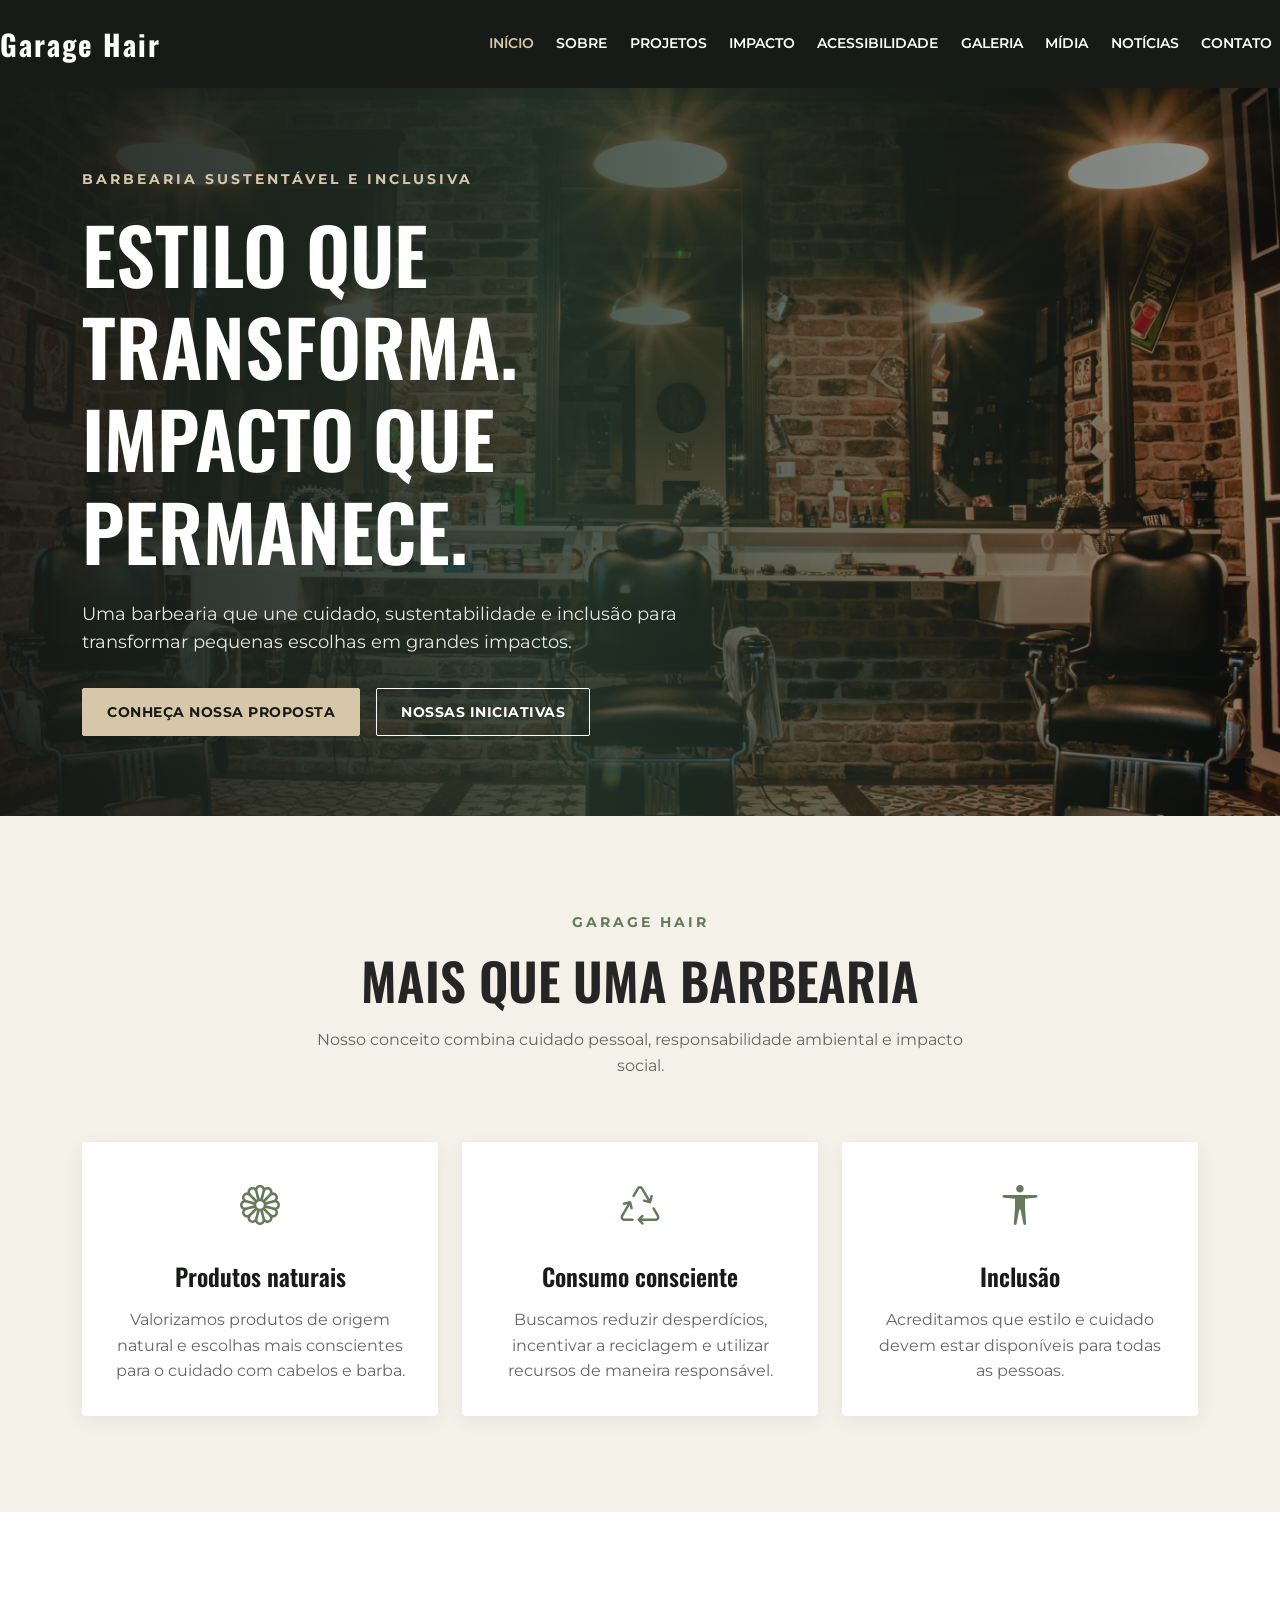
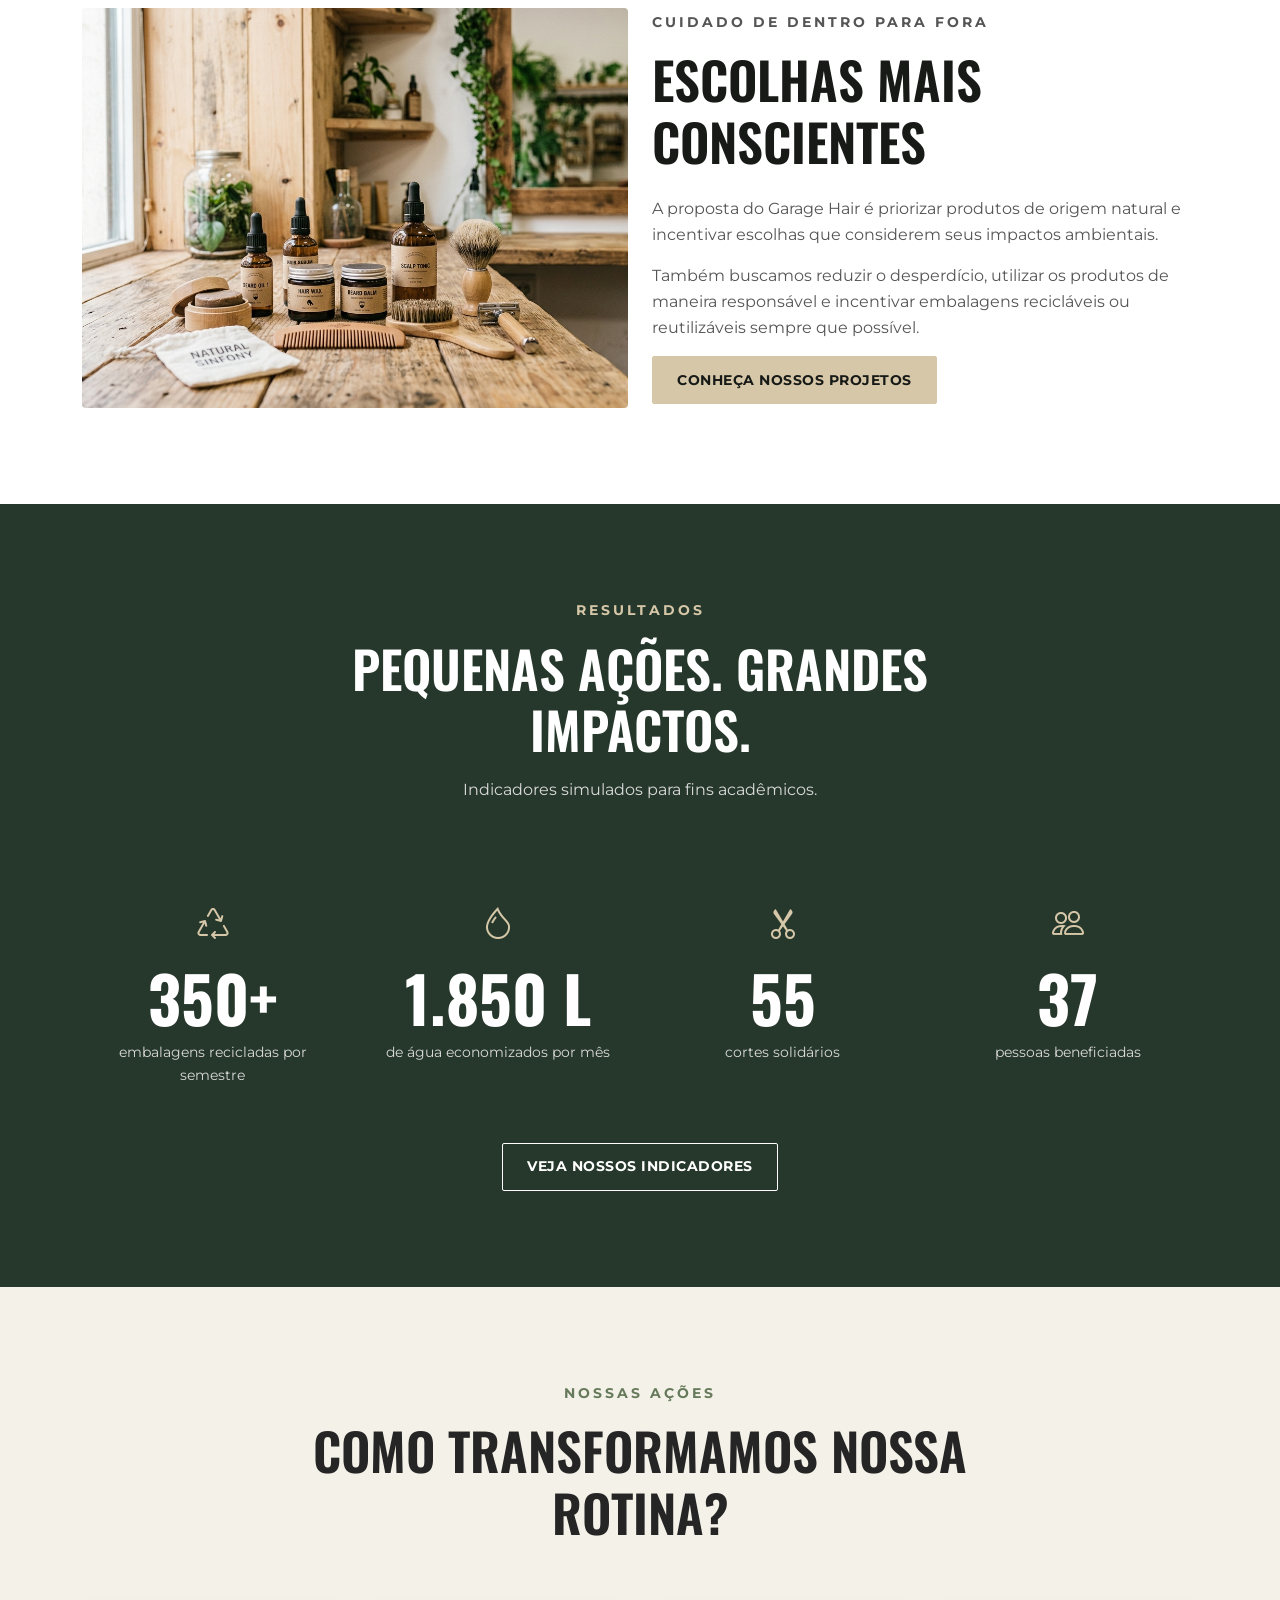
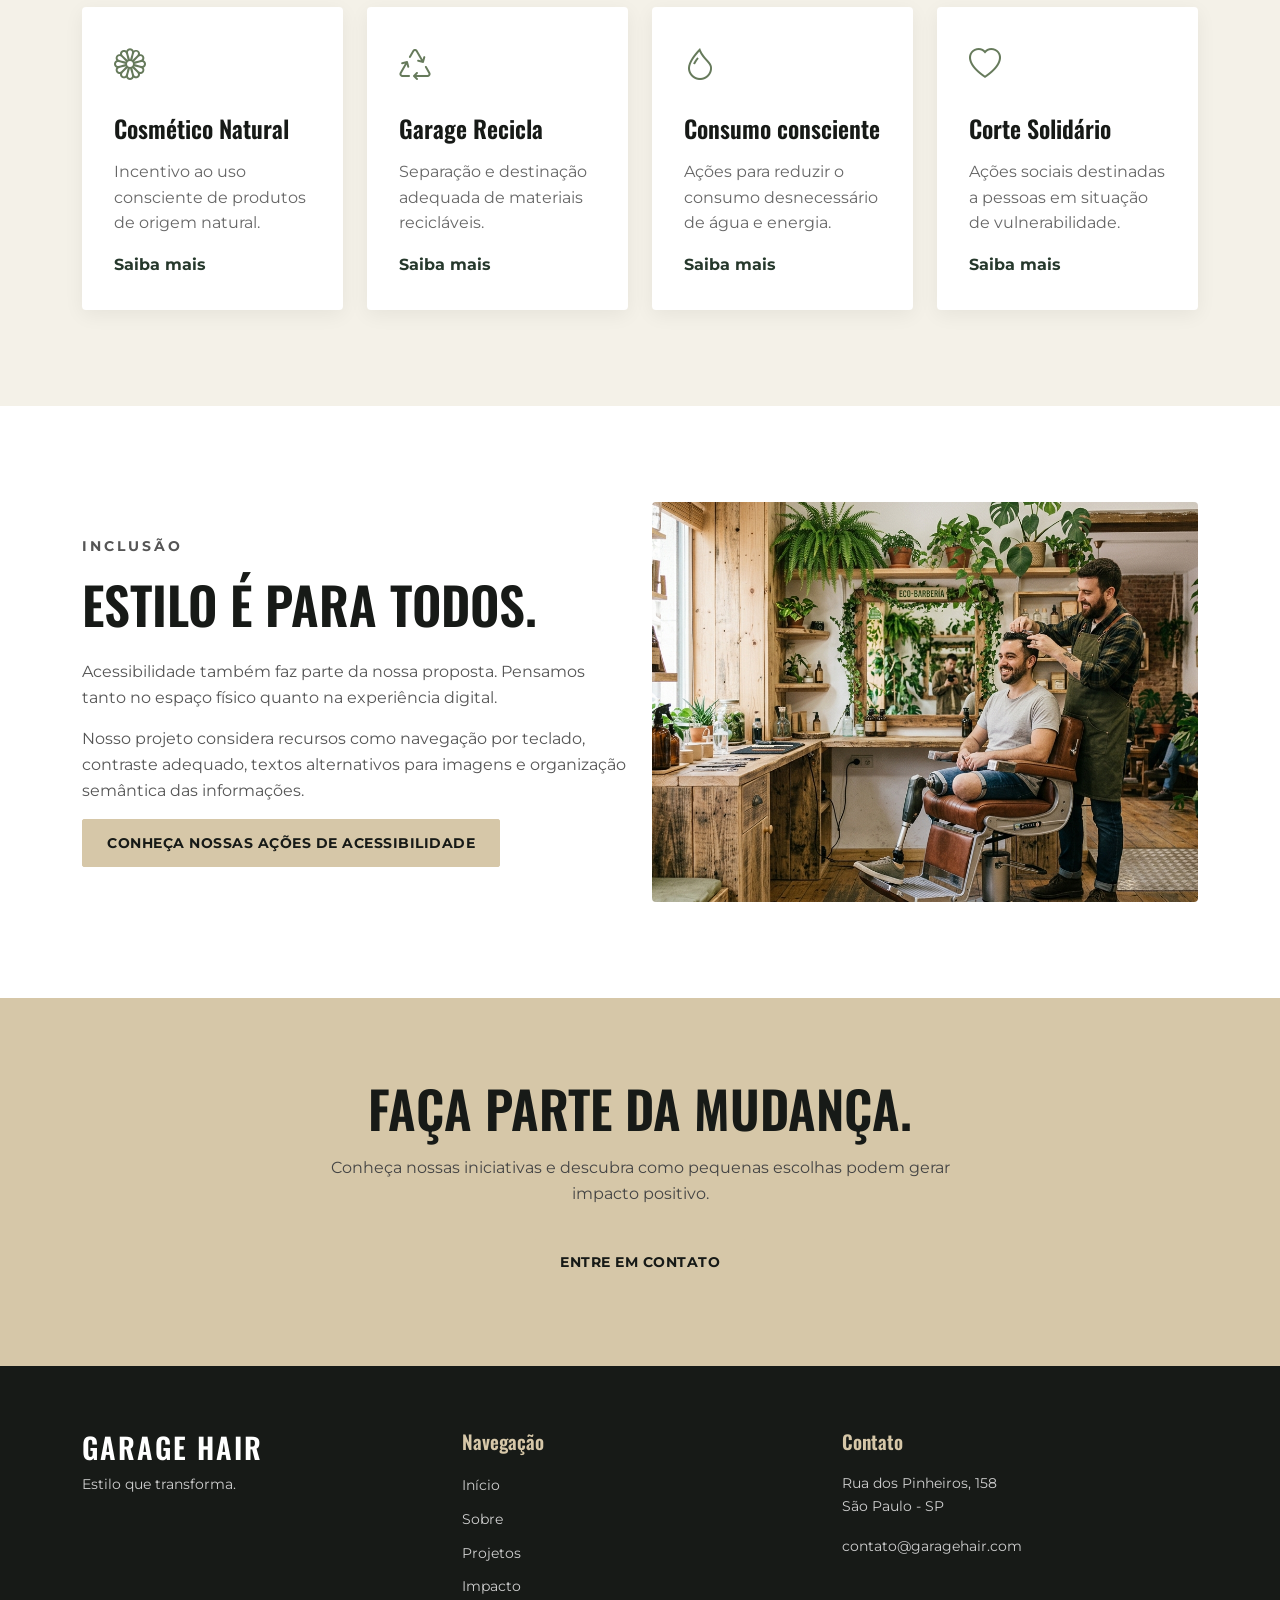
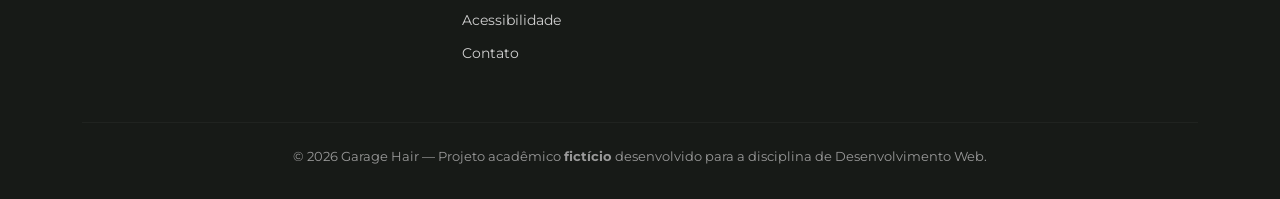
==== index.html @ e7e4e1a5 "Inserção da estrutura do projeto Atualização inicial realizada por Diego Troiani." ====
<!DOCTYPE html>
<html lang="pt-BR">

<head>
    <meta charset="UTF-8">
    <meta http-equiv="X-UA-Compatible" content="IE=edge">
    <meta name="viewport" content="width=device-width, initial-scale=1.0">

    <meta name="description" content="Garage Hair: uma proposta de barbearia sustentável e inclusiva, unindo estilo, sustentabilidade e impacto social.">

    <!-- Bootstrap min -->
    <link href="https://cdn.jsdelivr.net/npm/bootstrap@5.3.8/dist/css/bootstrap.min.css" rel="stylesheet" integrity="sha384-sRIl4kxILFvY47J16cr9ZwB07vP4J8+LH7qKQnuqkuIAvNWLzeN8tE5YBujZqJLB" crossorigin="anonymous">

    <!-- Bootstrap icons -->
    <!-- Option 1: Include in HTML -->
    <link rel="stylesheet" href="https://cdn.jsdelivr.net/npm/bootstrap-icons@1.10.5/font/bootstrap-icons.css">

    <!-- Font Google -->
    <link rel="preconnect" href="https://fonts.googleapis.com">
    <link rel="preconnect" href="https://fonts.gstatic.com" crossorigin>
    <link href="https://fonts.googleapis.com/css2?family=Montserrat:ital,wght@0,100..900;1,100..900&family=Oswald:wght@200..700&display=swap" rel="stylesheet">

    <!-- Favicon -->
    <link rel="icon" type="image/x-icon" href="assets/images/icones/favicon.png">

    <!-- CSS global -->
    <link rel="stylesheet" href="assets/css/style.css">

    <!-- CSS específico da página -->
    <link rel="stylesheet" href="assets/css/index.css">

    <!-- Título -->
    <title>Garage Hair - Index</title>
</head>

<body>
    <!-- Cabeçalho -->
    <header>
        <nav class="navbar navbar-expand-lg">
            <!-- Logo -->
            <a class="navbar-brand" href="index.html">
                Garage Hair
            </a>

            <!-- Botão Mobile -->
            <button class="navbar-toggler" type="button" data-bs-toggle="collapse" data-bs-target="#menuPrincipal" aria-controls="menuPrincipal" aria-expanded="false" aria-label="Abrir menu de navegação">

                <i class="bi bi-list" aria-hidden="true"></i>
            </button>

            <!-- Menu -->
            <div class="collapse navbar-collapse" id="menuPrincipal">
                <ul class="navbar-nav ms-auto">
                    <li class="nav-item">
                        <a class="nav-link active" href="index.html">
                            Início
                        </a>
                    </li>

                    <li class="nav-item">
                        <a class="nav-link" href="pages/sobre.html">
                            Sobre
                        </a>
                    </li>

                    <li class="nav-item">
                        <a class="nav-link" href="pages/projetos.html">
                            Projetos
                        </a>
                    </li>

                    <li class="nav-item">
                        <a class="nav-link" href="pages/impacto.html">
                            Impacto
                        </a>
                    </li>

                    <li class="nav-item">
                        <a class="nav-link" href="pages/acessibilidade.html">
                            Acessibilidade
                        </a>
                    </li>

                    <li class="nav-item">
                        <a class="nav-link" href="pages/galeria.html">
                            Galeria
                        </a>
                    </li>

                    <li class="nav-item">
                        <a class="nav-link" href="pages/midia.html">
                            Mídia
                        </a>
                    </li>

                    <li class="nav-item">
                        <a class="nav-link" href="pages/noticias.html">
                            Notícias
                        </a>
                    </li>

                    <li class="nav-item">
                        <a class="nav-link" href="pages/contato.html">
                            Contato
                        </a>
                    </li>
                </ul>
            </div>

        </nav>
    </header>

    <!-- Conteúdo Principal -->
    <main>

        <!-- HERO -->
        <section id="hero" class="hero">
            <div class="container">
                <div class="row align-items-center">

                    <!-- Hero -->
                    <div class="col-lg-7">
                        <p class="hero-subtitle">
                            BARBEARIA SUSTENTÁVEL E INCLUSIVA
                        </p>

                        <h1>
                            Estilo que transforma.
                            <br> Impacto que permanece.
                        </h1>

                        <p class="hero-text">
                            Uma barbearia que une cuidado, sustentabilidade e inclusão para transformar pequenas escolhas em grandes impactos.
                        </p>
                    </div>

                    <!-- Conheça mais sobre nós-->
                    <div class="hero-buttons">

                        <a href="pages/sobre.html" class="btn btn-primary">
                            Conheça nossa proposta
                        </a>

                        <a href="pages/projetos.html" class="btn btn-outline-light">
                            Nossas iniciativas
                        </a>
                    </div>
                </div>
            </div>
        </section>

        <!-- Proposta -->
        <section id="proposta" class="section">
            <div class="container">
                <div class="section-title text-center">
                    <p>GARAGE HAIR</p>

                    <h2>
                        Mais que uma barbearia
                    </h2>

                    <p>
                        Nosso conceito combina cuidado pessoal, responsabilidade ambiental e impacto social.
                    </p>
                </div>

                <div class="row g-4">

                    <!-- Produtos naturais -->
                    <div class="col-md-4">
                        <article class="card h-100">
                            <div class="card-body text-center">
                                <i class="bi bi-flower1" aria-hidden="true"></i>

                                <h3>
                                    Produtos naturais
                                </h3>

                                <p>
                                    Valorizamos produtos de origem natural e escolhas mais conscientes para o cuidado com cabelos e barba.
                                </p>
                            </div>
                        </article>
                    </div>

                    <!-- Consumo consciente -->
                    <div class="col-md-4">
                        <article class="card h-100">
                            <div class="card-body text-center">
                                <i class="bi bi-recycle" aria-hidden="true"></i>

                                <h3>
                                    Consumo consciente
                                </h3>

                                <p>
                                    Buscamos reduzir desperdícios, incentivar a reciclagem e utilizar recursos de maneira responsável.
                                </p>
                            </div>
                        </article>
                    </div>

                    <!-- Inclusão -->
                    <div class="col-md-4">
                        <article class="card h-100">
                            <div class="card-body text-center">
                                <i class="bi bi-universal-access" aria-hidden="true"></i>

                                <h3>
                                    Inclusão
                                </h3>

                                <p>
                                    Acreditamos que estilo e cuidado devem estar disponíveis para todas as pessoas.
                                </p>
                            </div>
                        </article>
                    </div>
                </div>
            </div>
        </section>

        <!-- Produtos Naturais-->
        <section id="produtos" class="section">
            <div class="container">
                <div class="row align-items-center">
                    <!-- Imagem -->
                    <div class="col-lg-6">
                        <img src="assets/images/projetos/produtos_naturais.jpg" class="img-fluid" alt="Produtos para cabelo e barba organizados sobre uma bancada de madeira">
                    </div>

                    <!-- Texto -->
                    <div class="col-lg-6">
                        <p class="section-subtitle">
                            CUIDADO DE DENTRO PARA FORA
                        </p>

                        <h2>
                            Escolhas mais conscientes
                        </h2>

                        <p>
                            A proposta do Garage Hair é priorizar produtos de origem natural e incentivar escolhas que considerem seus impactos ambientais.
                        </p>

                        <p>
                            Também buscamos reduzir o desperdício, utilizar os produtos de maneira responsável e incentivar embalagens recicláveis ou reutilizáveis sempre que possível.
                        </p>

                        <a href="pages/projetos.html" class="btn btn-primary">
                            Conheça nossos projetos
                        </a>
                    </div>
                </div>
            </div>
        </section>

        <!-- Impacto -->
        <section id="impacto" class="section impacto">
            <div class="container">
                <div class="section-title text-center">
                    <p>RESULTADOS</p>

                    <h2>
                        Pequenas ações. Grandes impactos.
                    </h2>

                    <p>
                        Indicadores simulados para fins acadêmicos.
                    </p>
                </div>

                <div class="row g-4">
                    <!-- Indicador 1 -->
                    <div class="col-6 col-lg-3">
                        <div class="impacto-item text-center">
                            <i class="bi bi-recycle" aria-hidden="true"></i>

                            <strong>
                                350+
                            </strong>

                            <span>
                                embalagens recicladas por semestre
                            </span>
                        </div>
                    </div>


                    <!-- Indicador 2 -->
                    <div class="col-6 col-lg-3">
                        <div class="impacto-item text-center">
                            <i class="bi bi-droplet" aria-hidden="true"></i>

                            <strong>
                                1.850 L
                            </strong>

                            <span>
                                de água economizados por mês
                            </span>
                        </div>
                    </div>


                    <!-- Indicador 3 -->
                    <div class="col-6 col-lg-3">
                        <div class="impacto-item text-center">
                            <i class="bi bi-scissors" aria-hidden="true"></i>

                            <strong>
                                55
                            </strong>

                            <span>
                                cortes solidários
                            </span>
                        </div>
                    </div>


                    <!-- Indicador 4 -->
                    <div class="col-6 col-lg-3">
                        <div class="impacto-item text-center">
                            <i class="bi bi-people" aria-hidden="true"></i>

                            <strong>
                                37
                            </strong>

                            <span>
                                pessoas beneficiadas
                            </span>
                        </div>
                    </div>
                </div>


                <div class="text-center mt-4">
                    <a href="pages/impacto.html" class="btn btn-outline-light">
                        Veja nossos indicadores
                    </a>
                </div>
            </div>
        </section>

        <!-- Iniciativas -->
        <section id="iniciativas" class="section">
            <div class="container">
                <div class="section-title text-center">
                    <p>NOSSAS AÇÕES</p>

                    <h2>
                        Como transformamos nossa rotina?
                    </h2>
                </div>


                <div class="row g-4">
                    <!-- Projeto 1 -->
                    <div class="col-md-6 col-lg-3">
                        <article class="card iniciativa-card h-100">
                            <div class="card-body">
                                <i class="bi bi-flower1" aria-hidden="true"></i>

                                <h3>
                                    Cosmético Natural
                                </h3>

                                <p>
                                    Incentivo ao uso consciente de produtos de origem natural.
                                </p>

                                <a href="pages/projetos.html">
                                    Saiba mais
                                </a>
                            </div>
                        </article>
                    </div>


                    <!-- Projeto 2 -->
                    <div class="col-md-6 col-lg-3">
                        <article class="card iniciativa-card h-100">
                            <div class="card-body">
                                <i class="bi bi-recycle" aria-hidden="true"></i>

                                <h3>
                                    Garage Recicla
                                </h3>

                                <p>
                                    Separação e destinação adequada de materiais recicláveis.
                                </p>

                                <a href="pages/projetos.html">
                                    Saiba mais
                                </a>
                            </div>
                        </article>
                    </div>


                    <!-- Projeto 3 -->
                    <div class="col-md-6 col-lg-3">
                        <article class="card iniciativa-card h-100">
                            <div class="card-body">
                                <i class="bi bi-droplet" aria-hidden="true"></i>

                                <h3>
                                    Consumo consciente
                                </h3>

                                <p>
                                    Ações para reduzir o consumo desnecessário de água e energia.
                                </p>

                                <a href="pages/projetos.html">
                                    Saiba mais
                                </a>
                            </div>
                        </article>
                    </div>


                    <!-- Projeto 4 -->
                    <div class="col-md-6 col-lg-3">
                        <article class="card iniciativa-card h-100">
                            <div class="card-body">
                                <i class="bi bi-heart" aria-hidden="true"></i>

                                <h3>
                                    Corte Solidário
                                </h3>

                                <p>
                                    Ações sociais destinadas a pessoas em situação de vulnerabilidade.
                                </p>

                                <a href="pages/projetos.html">
                                    Saiba mais
                                </a>
                            </div>
                        </article>
                    </div>
                </div>
            </div>
        </section>

        <!-- Acessibilidade -->
        <section id="acessibilidade" class="section">
            <div class="container">
                <div class="row align-items-center">
                    <!-- Texto -->
                    <div class="col-lg-6">
                        <p class="section-subtitle">
                            INCLUSÃO
                        </p>

                        <h2>
                            Estilo é para todos.
                        </h2>

                        <p>
                            Acessibilidade também faz parte da nossa proposta. Pensamos tanto no espaço físico quanto na experiência digital.
                        </p>

                        <p>
                            Nosso projeto considera recursos como navegação por teclado, contraste adequado, textos alternativos para imagens e organização semântica das informações.
                        </p>

                        <a href="pages/acessibilidade.html" class="btn btn-primary">

                            Conheça nossas ações de acessibilidade

                        </a>
                    </div>

                    <!-- Imagem -->
                    <div class="col-lg-6">
                        <img src="assets/images/projetos/inclusao.jpg" class="img-fluid" alt="Pessoa com deficiência recebendo atendimento em um ambiente de barbearia acessível">

                    </div>
                </div>
            </div>
        </section>

        <!-- Chamada Final -->
        <section id="cta" class="section cta">
            <div class="container text-center">
                <h2>
                    Faça parte da mudança.
                </h2>

                <p>
                    Conheça nossas iniciativas e descubra como pequenas escolhas podem gerar impacto positivo.
                </p>

                <a href="pages/contato.html" class="btn btn-primary">
                    Entre em contato
                </a>
            </div>
        </section>
    </main>

    <!-- Rodapé -->
    <footer>
        <div class="container">
            <div class="row">
                <!-- Marca -->
                <div class="col-lg-4">
                    <h2>
                        GARAGE HAIR
                    </h2>

                    <p>
                        Estilo que transforma.
                    </p>

                </div>

                <!-- Navegação -->
                <div class="col-lg-4">
                    <h3>
                        Navegação
                    </h3>

                    <ul class="footer-menu">
                        <li>
                            <a href="pages/index.html">Início</a>
                        </li>
                        <li>
                            <a href="pages/sobre.html">Sobre</a>
                        </li>
                        <li>
                            <a href="pages/projetos.html">Projetos</a>
                        </li>
                        <li>
                            <a href="pages/impacto.html">Impacto</a>
                        </li>
                        <li>
                            <a href="pages/acessibilidade.html">
                                Acessibilidade
                            </a>
                        </li>
                        <li>
                            <a href="pages/contato.html">Contato</a>
                        </li>
                    </ul>
                </div>


                <!-- Contato -->
                <div class="col-lg-4">
                    <h3>
                        Contato
                    </h3>

                    <p>
                        Rua dos Pinheiros, 158<br> São Paulo - SP
                    </p>

                    <p>
                        contato@garagehair.com
                    </p>
                </div>
            </div>

            <hr>

            <div class="footer-bottom text-center">
                <p>
                    &copy; 2026 Garage Hair — Projeto acadêmico <strong>fictício</strong> desenvolvido para a disciplina de Desenvolvimento Web.
                </p>
            </div>
        </div>
    </footer>

    <!-- JS  Bootstrap -->
    <script src="https://cdn.jsdelivr.net/npm/bootstrap@5.3.8/dist/js/bootstrap.bundle.min.js" integrity="sha384-FKyoEForCGlyvwx9Hj09JcYn3nv7wiPVlz7YYwJrWVcXK/BmnVDxM+D2scQbITxI" crossorigin="anonymous"></script>

    <!-- JS Dedicado -->
    <script src="assets/js/script.js" defer></script>
</body>

</html>
---- assets/css/style.css ----
/* =========================================================
   1. VARIÁVEIS
   ========================================================= */

:root {
    --garage-dark: #171a17;
    --garage-green: #26382c;
    --garage-olive: #667a5b;
    --garage-beige: #d6c7a8;
    --garage-light: #f4f1e8;
    --garage-text: #252525;
    --garage-white: #ffffff;
    --transition: 0.3s ease;
}


/* =========================================================
   2. CONFIGURAÇÕES GERAIS
   ========================================================= */

html {
    scroll-behavior: smooth;
}

body {
    margin: 0;
    padding: 0;
    background-color: var(--garage-light);
    color: var(--garage-text);
    font-family: "Montserrat", Arial, sans-serif;
    line-height: 1.6;
}


/* Links */

a {
    text-decoration: none;
}


/* Imagens */

img {
    max-width: 100%;
    height: auto;
}


/* Títulos */

h1,
h2,
h3 {
    font-family: "Oswald", Arial, sans-serif;
    font-weight: 600;
    line-height: 1.2;
}


/* =========================================================
   3. TIPOGRAFIA
   ========================================================= */

h1 {
    font-size: clamp(2.8rem, 6vw, 5rem);
    text-transform: uppercase;
}

h2 {
    font-size: clamp(2rem, 4vw, 3.2rem);
    text-transform: uppercase;
}

h3 {
    font-size: 1.5rem;
}

p {
    font-size: 1rem;
}


/* =========================================================
   4. CABEÇALHO / NAVBAR
   ========================================================= */

header {
    position: relative;
    z-index: 1000;
}


/* Barra de navegação */

.navbar {
    min-height: 80px;
    background-color: var(--garage-dark);
    padding: 1rem 0;
}


/* Logo */

.navbar-brand {
    color: var(--garage-white);
    font-family: "Oswald", Arial, sans-serif;
    font-size: 1.8rem;
    font-weight: 700;
    letter-spacing: 2px;
    transition: var(--transition);
}

.navbar-brand:hover {
    color: var(--garage-beige);
}


/* Links */

.navbar .nav-link {
    color: var(--garage-white);
    font-size: 0.85rem;
    font-weight: 600;
    text-transform: uppercase;
    margin-left: 0.4rem;
    transition: var(--transition);
}


/* Hover */

.navbar .nav-link:hover {
    color: var(--garage-beige);
}


/* Página atual */

.navbar .nav-link.active {
    color: var(--garage-beige);
}


/* Botão mobile */

.navbar-toggler {
    border: 1px solid var(--garage-beige);
}

.navbar-toggler:focus {
    box-shadow: 0 0 0 0.2rem rgba(214, 199, 168, 0.25);
}

.navbar-toggler i {
    color: var(--garage-beige);
    font-size: 1.5rem;
}


/* =========================================================
   5. BOTÕES
   ========================================================= */

.btn {
    border-radius: 2px;
    padding: 0.8rem 1.5rem;
    font-size: 0.85rem;
    font-weight: 700;
    letter-spacing: 0.5px;
    text-transform: uppercase;
    transition: var(--transition);
}


/* Botão principal */

.btn-primary {
    background-color: var(--garage-beige);
    border-color: var(--garage-beige);
    color: var(--garage-dark);
}

.btn-primary:hover,
.btn-primary:focus {
    background-color: var(--garage-white);
    border-color: var(--garage-white);
    color: var(--garage-dark);
}


/* Botão secundário */

.btn-outline-light {
    border-color: var(--garage-white);
    color: var(--garage-white);
}

.btn-outline-light:hover,
.btn-outline-light:focus {
    background-color: var(--garage-white);
    color: var(--garage-dark);
}


/* =========================================================
   6. SEÇÕES
   ========================================================= */

.section {
    padding: 6rem 0;
}


/* Título das seções */

.section-title {
    max-width: 800px;
    margin: 0 auto 4rem;
}


/* Pequeno título */

.section-title>p:first-child,
.section-subtitle {
    color: var(--garage-olive);
    font-size: 0.85rem;
    font-weight: 700;
    letter-spacing: 3px;
    text-transform: uppercase;
}


/* Texto do título */

.section-title>p:last-child {
    color: #666;
    max-width: 650px;
    margin: 1rem auto 0;
}


/* =========================================================
   7. CARDS
   ========================================================= */

.card {
    background-color: var(--garage-white);
    border: none;
    border-radius: 4px;
    box-shadow: 0 5px 20px rgba(0, 0, 0, 0.06);
    transition: transform var(--transition), box-shadow var(--transition);
}


/* Efeito hover */

.card:hover {
    transform: translateY(-6px);
    box-shadow: 0 12px 30px rgba(0, 0, 0, 0.10);
}


/* Conteúdo */

.card-body {
    padding: 2rem;
}


/* Ícones */

.card i {
    display: block;
    color: var(--garage-olive);
    font-size: 2.5rem;
    margin-bottom: 1.5rem;
}


/* Títulos dos cards */

.card h3 {
    color: var(--garage-dark);
    margin-bottom: 1rem;
}


/* Textos */

.card p {
    color: #666;
    margin-bottom: 0;
}


/* =========================================================
   8. CTA FINAL
   ========================================================= */

.cta {
    background-color: var(--garage-beige);
    color: var(--garage-dark);
    padding: 5rem 0;
}

.cta h2 {
    margin-bottom: 1rem;
}

.cta p {
    max-width: 650px;
    margin: 0 auto 2rem;
    color: #444;
}


/* =========================================================
   9. RODAPÉ
   ========================================================= */

footer {
    background-color: var(--garage-dark);
    color: var(--garage-white);
    padding: 4rem 0 2rem;
}


/* Marca */

footer h2 {
    color: var(--garage-white);
    font-size: 1.8rem;
    letter-spacing: 2px;
}

footer h3 {
    color: var(--garage-beige);
    font-size: 1.2rem;
    margin-bottom: 1.2rem;
}

footer p {
    color: #cfcfcf;
    font-size: 0.9rem;
}


/* Menu */

.footer-menu {
    list-style: none;
    padding: 0;
    margin: 0;
}

.footer-menu li {
    margin-bottom: 0.5rem;
}

.footer-menu a {
    color: #cfcfcf;
    font-size: 0.9rem;
    transition: var(--transition);
}

.footer-menu a:hover {
    color: var(--garage-beige);
}


/* Linha */

footer hr {
    border: 0;
    border-top: 1px solid rgba(255, 255, 255, 0.15);
    margin: 3rem 0 1.5rem;
}


/* Rodapé inferior */

.footer-bottom p {
    margin: 0;
    font-size: 0.8rem;
    color: #999;
}


/* =========================================================
   10. FOCO DE ACESSIBILIDADE
   ========================================================= */


/*
   Mantemos um indicador visual claro para quem navega
   utilizando teclado.
*/

a:focus-visible,
button:focus-visible,
input:focus-visible,
textarea:focus-visible,
select:focus-visible {
    outline: 3px solid var(--garage-beige);
    outline-offset: 3px;
}


/* =========================================================
   11. RESPONSIVIDADE
   ========================================================= */


/* Tablets */

@media (max-width: 991px) {
    .navbar-collapse {
        padding-top: 1rem;
    }
    .navbar .nav-link {
        margin-left: 0;
        padding: 0.7rem 0;
    }
}


/* Celulares */

@media (max-width: 767px) {
    .section {
        padding: 4rem 0;
    }
    .section-title {
        margin-bottom: 3rem;
    }
    footer {
        text-align: center;
    }
    footer .col-lg-4 {
        margin-bottom: 2rem;
    }
}


/* Celulares pequenos */

@media (max-width: 480px) {
    h2 {
        font-size: 2rem;
    }
    .section {
        padding: 3.5rem 0;
    }
    .card-body {
        padding: 1.5rem;
    }
}
---- assets/css/index.css ----
/* =========================================================
   1. HERO
   ========================================================= */

.hero {
    position: relative;
    min-height: 700px;
    display: flex;
    align-items: center;
    background-image: url("../images/hero/hero.png");
    background-size: cover;
    background-position: center;
    background-repeat: no-repeat;
    /* Efeito parallax */
    background-attachment: fixed;
    color: var(--garage-white);
    padding: 5rem 0;
    overflow: hidden;
}

.hero::before {
    content: "";
    position: absolute;
    inset: 0;
    background: linear-gradient( 90deg, rgba(23, 26, 23, 0.92) 0%, rgba(38, 56, 44, 0.82) 45%, rgba(23, 26, 23, 0.45) 100%);
    z-index: 1;
}


/* Subtítulo */

.hero-subtitle {
    color: var(--garage-beige);
    font-size: 0.9rem;
    font-weight: 700;
    letter-spacing: 3px;
    text-transform: uppercase;
    margin-bottom: 1rem;
}

.hero .container {
    position: relative;
    z-index: 2;
}


/* Título */

.hero h1 {
    margin-bottom: 1.5rem;
}


/* Texto */

.hero-text {
    max-width: 650px;
    font-size: 1.1rem;
    color: #e7e7e7;
    margin-bottom: 2rem;
}


/* Botões */

.hero-buttons {
    display: flex;
    flex-wrap: wrap;
    gap: 1rem;
}


/* =========================================================
   2. SEÇÃO PRODUTOS NATURAIS
   ========================================================= */

#produtos {
    background-color: var(--garage-white);
}

#produtos img {
    width: 100%;
    min-height: 400px;
    object-fit: cover;
    border-radius: 4px;
}

#produtos .section-subtitle {
    margin-bottom: 1rem;
}

#produtos h2 {
    color: var(--garage-dark);
    margin-bottom: 1.5rem;
}

#produtos p {
    color: #555;
}


/* =========================================================
   3. SEÇÃO DE IMPACTO
   ========================================================= */

.impacto {
    background-color: var(--garage-green);
    color: var(--garage-white);
}


/* Títulos */

.impacto .section-title>p:first-child {
    color: var(--garage-beige);
}

.impacto .section-title h2 {
    color: var(--garage-white);
}

.impacto .section-title>p:last-child {
    color: #d9d9d9;
}


/* Indicadores */

.impacto-item {
    padding: 2rem 1rem;
}


/* Ícone */

.impacto-item i {
    display: block;
    color: var(--garage-beige);
    font-size: 2rem;
    margin-bottom: 1rem;
}


/* Número */

.impacto-item strong {
    display: block;
    color: var(--garage-white);
    font-family: "Oswald", Arial, sans-serif;
    font-size: clamp(2.5rem, 5vw, 4rem);
    line-height: 1;
    margin-bottom: 0.7rem;
}


/* Descrição */

.impacto-item span {
    display: block;
    color: #d9d9d9;
    font-size: 0.9rem;
}


/* =========================================================
   4. INICIATIVAS
   ========================================================= */

.iniciativa-card {
    height: 100%;
}


/* Ícones */

.iniciativa-card i {
    color: var(--garage-olive);
    font-size: 2rem;
}


/* Link */

.iniciativa-card a {
    display: inline-block;
    color: var(--garage-green);
    font-weight: 700;
    margin-top: 1rem;
    transition: var(--transition);
}

.iniciativa-card a:hover {
    color: var(--garage-olive);
}


/* =========================================================
   5. ACESSIBILIDADE
   ========================================================= */

#acessibilidade {
    background-color: var(--garage-white);
}

#acessibilidade img {
    width: 100%;
    min-height: 400px;
    object-fit: cover;
    border-radius: 4px;
}

#acessibilidade h2 {
    color: var(--garage-dark);
    margin-bottom: 1.5rem;
}

#acessibilidade p {
    color: #555;
}


/* Tablets */

@media (max-width: 991px) {
    .hero {
        min-height: auto;
        padding: 5rem 0;
        background-attachment: scroll;
        background-position: center;
    }
    #produtos img,
    #acessibilidade img {
        min-height: 350px;
        margin-bottom: 2rem;
    }
}


/* Celulares */

@media (max-width: 767px) {
    .hero {
        padding: 4rem 0;
    }
    .hero h1 {
        font-size: 2.8rem;
    }
    .hero-text {
        font-size: 1rem;
    }
    .hero-buttons {
        flex-direction: column;
        align-items: stretch;
    }
    .hero-buttons .btn {
        width: 100%;
        text-align: center;
    }
}


/* Celulares pequenos */

@media (max-width: 480px) {
    .hero h1 {
        font-size: 2.3rem;
    }
}
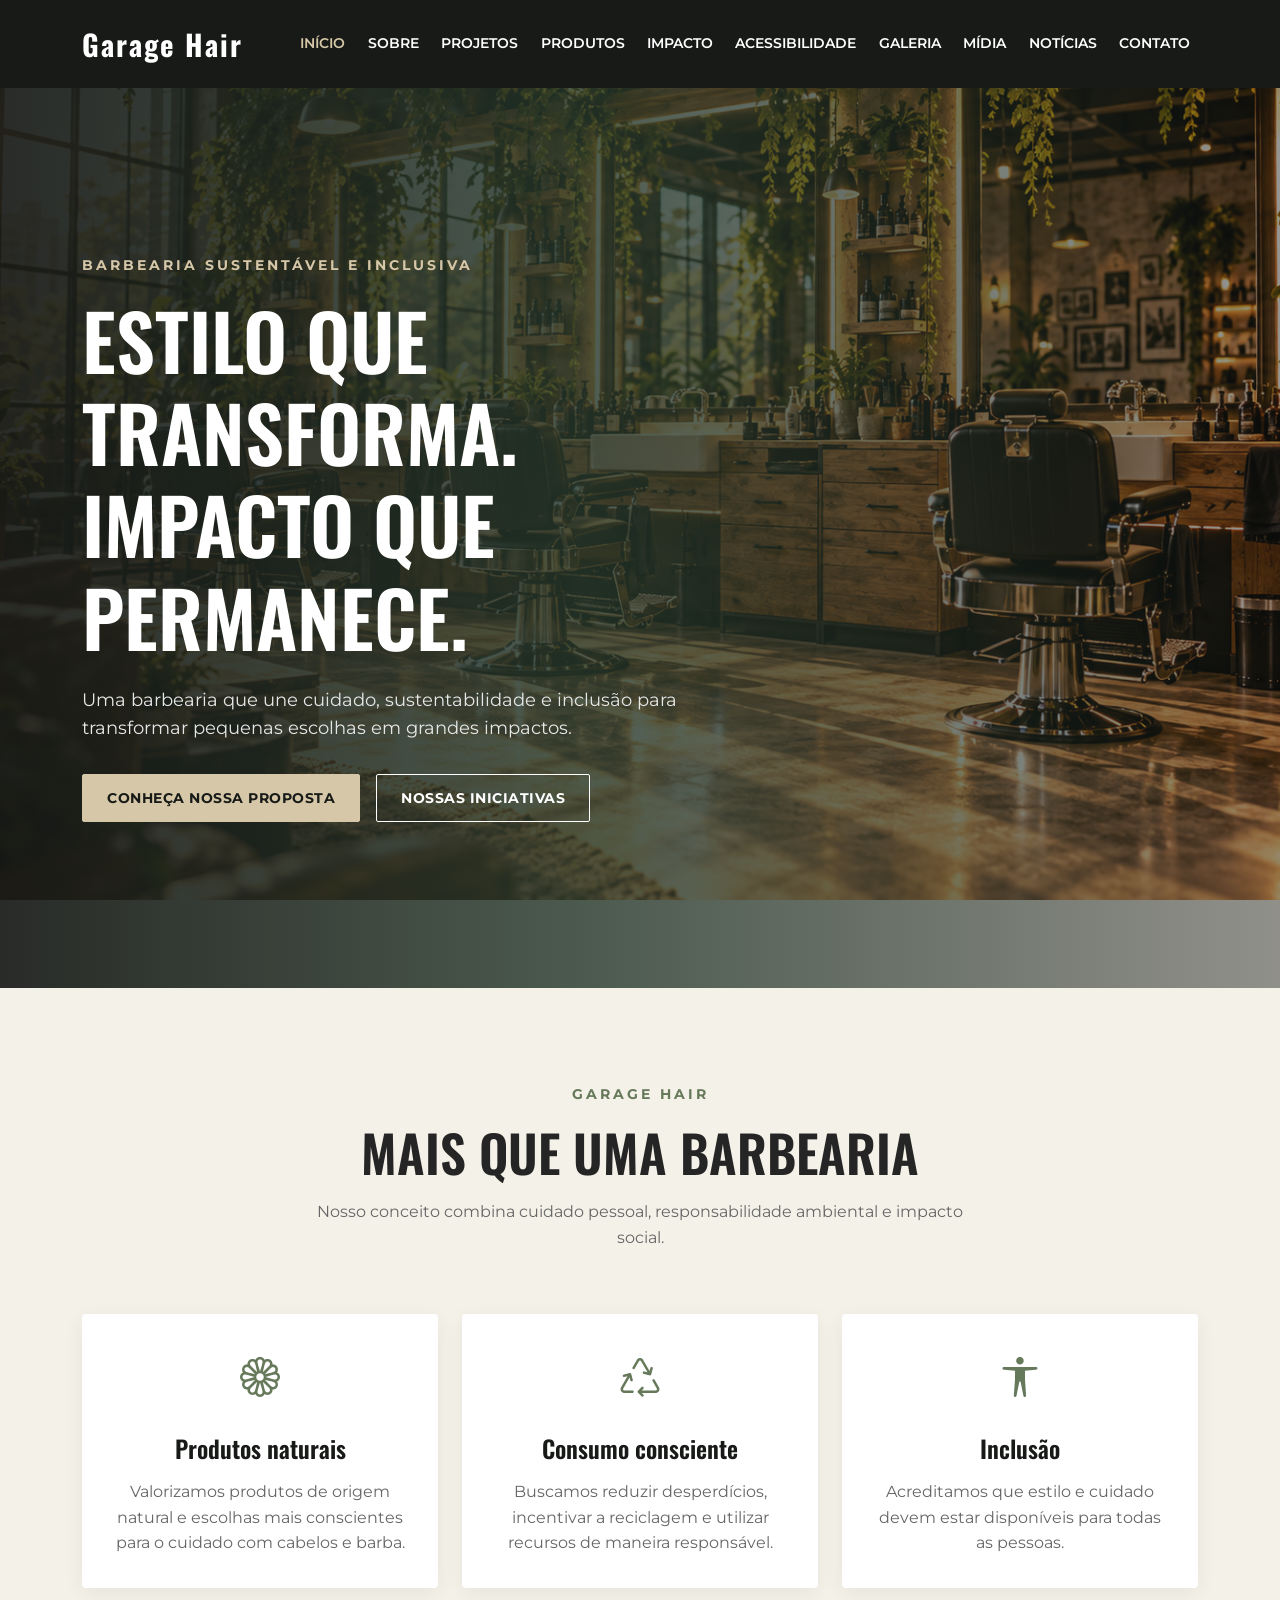
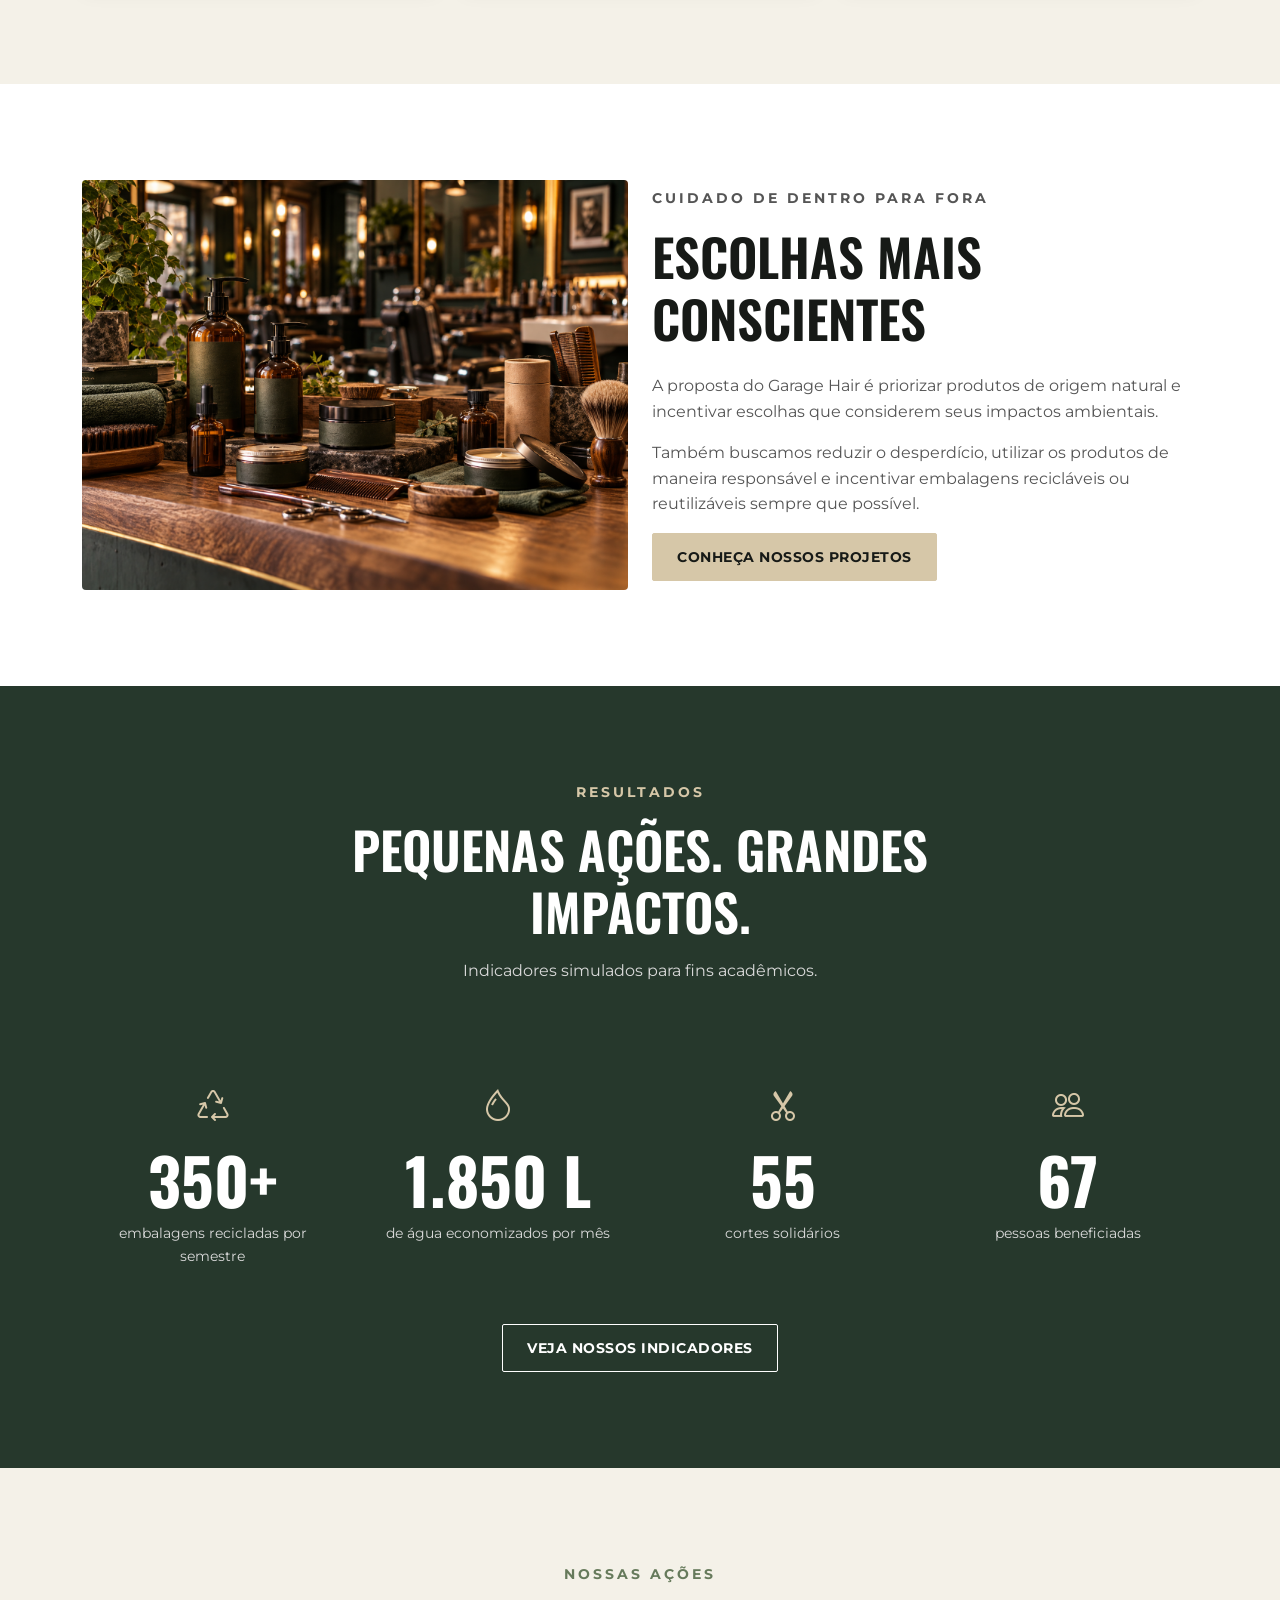
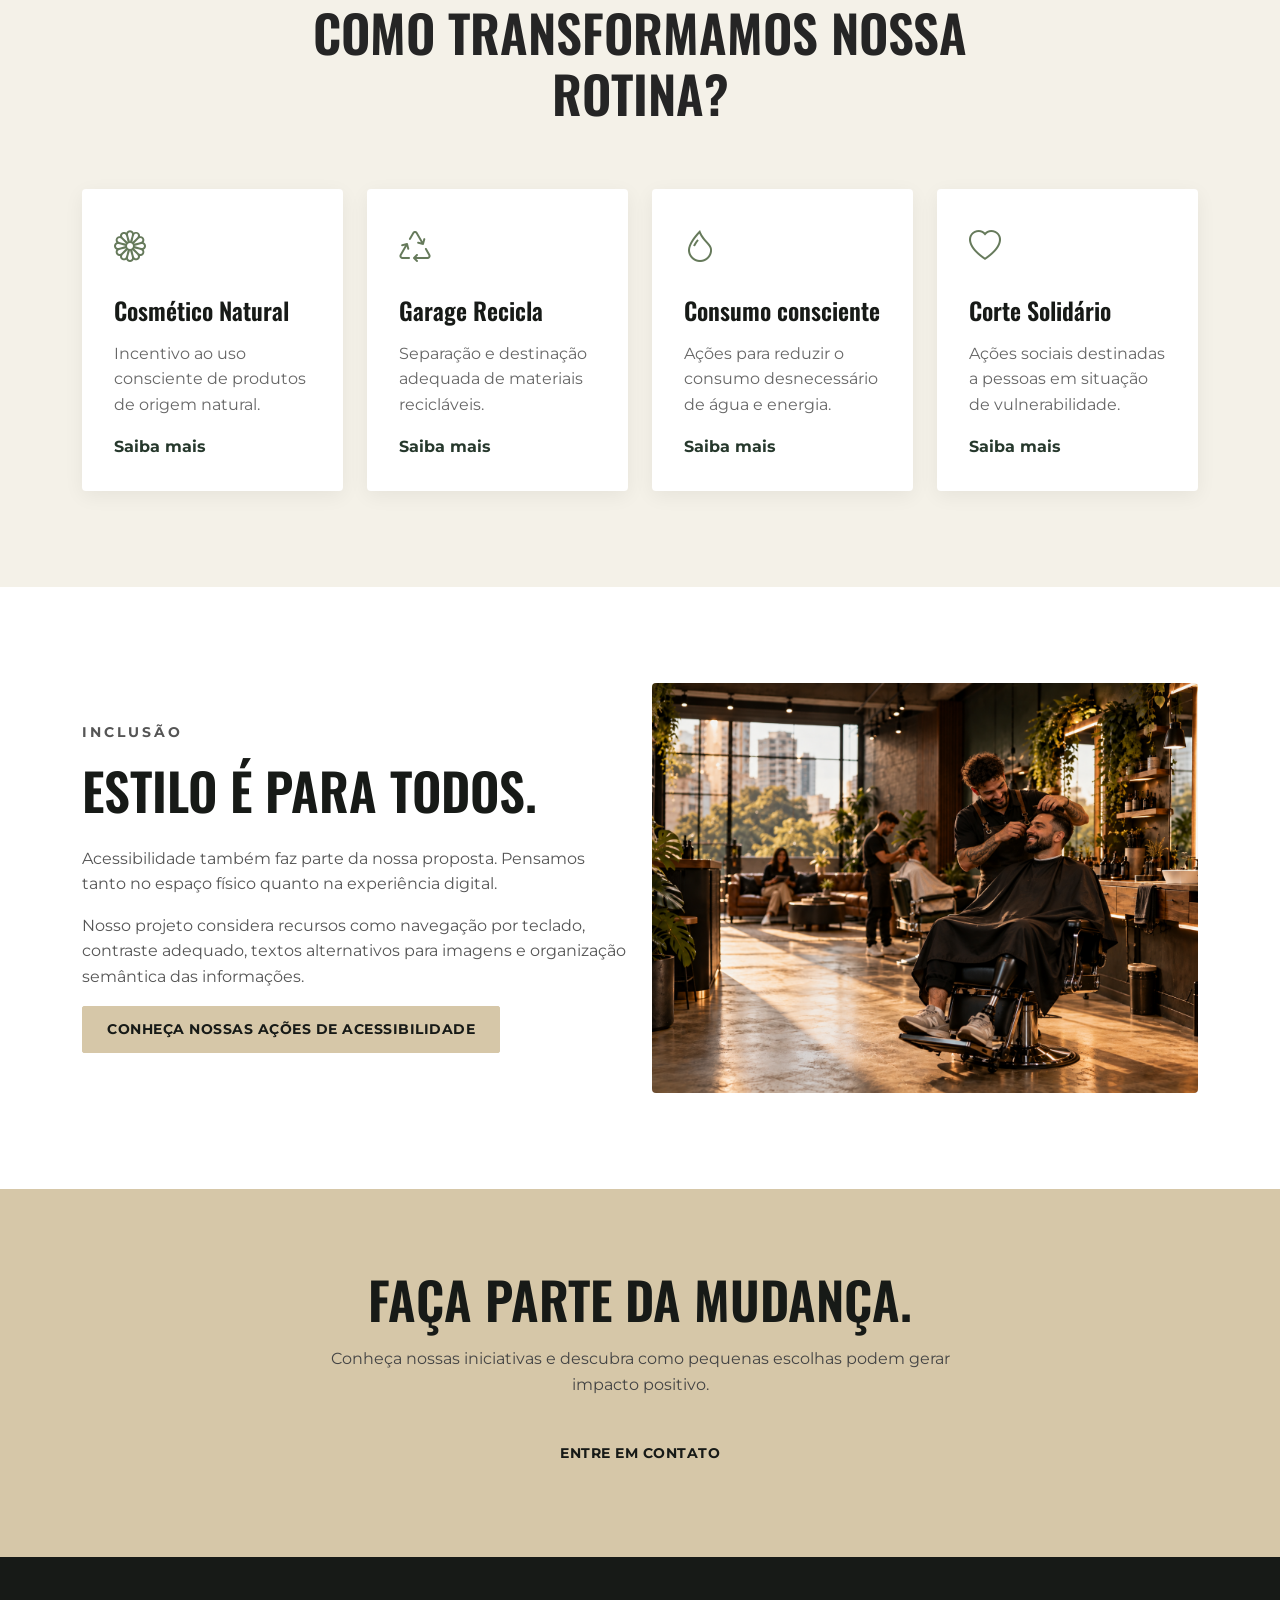
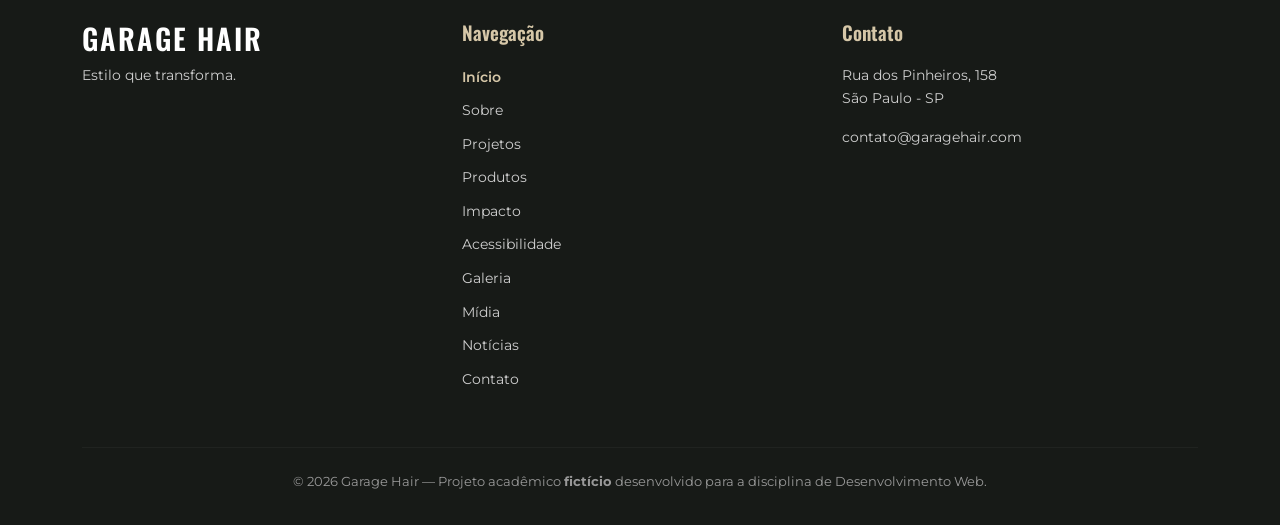
==== commit 14646ba1: "Versão atualizada do protótipo" ====
--- a/index.html
+++ b/index.html
@@ -1,586 +1,460 @@
-<!DOCTYPE html>
-<html lang="pt-BR">
-
-<head>
-    <meta charset="UTF-8">
-    <meta http-equiv="X-UA-Compatible" content="IE=edge">
-    <meta name="viewport" content="width=device-width, initial-scale=1.0">
-
-    <meta name="description" content="Garage Hair: uma proposta de barbearia sustentável e inclusiva, unindo estilo, sustentabilidade e impacto social.">
-
-    <!-- Bootstrap min -->
-    <link href="https://cdn.jsdelivr.net/npm/bootstrap@5.3.8/dist/css/bootstrap.min.css" rel="stylesheet" integrity="sha384-sRIl4kxILFvY47J16cr9ZwB07vP4J8+LH7qKQnuqkuIAvNWLzeN8tE5YBujZqJLB" crossorigin="anonymous">
-
-    <!-- Bootstrap icons -->
-    <!-- Option 1: Include in HTML -->
-    <link rel="stylesheet" href="https://cdn.jsdelivr.net/npm/bootstrap-icons@1.10.5/font/bootstrap-icons.css">
-
-    <!-- Font Google -->
-    <link rel="preconnect" href="https://fonts.googleapis.com">
-    <link rel="preconnect" href="https://fonts.gstatic.com" crossorigin>
-    <link href="https://fonts.googleapis.com/css2?family=Montserrat:ital,wght@0,100..900;1,100..900&family=Oswald:wght@200..700&display=swap" rel="stylesheet">
-
-    <!-- Favicon -->
-    <link rel="icon" type="image/x-icon" href="assets/images/icones/favicon.png">
-
-    <!-- CSS global -->
-    <link rel="stylesheet" href="assets/css/style.css">
-
-    <!-- CSS específico da página -->
-    <link rel="stylesheet" href="assets/css/index.css">
-
-    <!-- Título -->
-    <title>Garage Hair - Index</title>
-</head>
-
-<body>
-    <!-- Cabeçalho -->
-    <header>
-        <nav class="navbar navbar-expand-lg">
-            <!-- Logo -->
-            <a class="navbar-brand" href="index.html">
-                Garage Hair
-            </a>
-
-            <!-- Botão Mobile -->
-            <button class="navbar-toggler" type="button" data-bs-toggle="collapse" data-bs-target="#menuPrincipal" aria-controls="menuPrincipal" aria-expanded="false" aria-label="Abrir menu de navegação">
-
-                <i class="bi bi-list" aria-hidden="true"></i>
-            </button>
-
-            <!-- Menu -->
-            <div class="collapse navbar-collapse" id="menuPrincipal">
-                <ul class="navbar-nav ms-auto">
-                    <li class="nav-item">
-                        <a class="nav-link active" href="index.html">
-                            Início
-                        </a>
-                    </li>
-
-                    <li class="nav-item">
-                        <a class="nav-link" href="pages/sobre.html">
-                            Sobre
-                        </a>
-                    </li>
-
-                    <li class="nav-item">
-                        <a class="nav-link" href="pages/projetos.html">
-                            Projetos
-                        </a>
-                    </li>
-
-                    <li class="nav-item">
-                        <a class="nav-link" href="pages/impacto.html">
-                            Impacto
-                        </a>
-                    </li>
-
-                    <li class="nav-item">
-                        <a class="nav-link" href="pages/acessibilidade.html">
-                            Acessibilidade
-                        </a>
-                    </li>
-
-                    <li class="nav-item">
-                        <a class="nav-link" href="pages/galeria.html">
-                            Galeria
-                        </a>
-                    </li>
-
-                    <li class="nav-item">
-                        <a class="nav-link" href="pages/midia.html">
-                            Mídia
-                        </a>
-                    </li>
-
-                    <li class="nav-item">
-                        <a class="nav-link" href="pages/noticias.html">
-                            Notícias
-                        </a>
-                    </li>
-
-                    <li class="nav-item">
-                        <a class="nav-link" href="pages/contato.html">
-                            Contato
-                        </a>
-                    </li>
-                </ul>
-            </div>
-
-        </nav>
-    </header>
-
-    <!-- Conteúdo Principal -->
-    <main>
-
-        <!-- HERO -->
-        <section id="hero" class="hero">
-            <div class="container">
-                <div class="row align-items-center">
-
-                    <!-- Hero -->
-                    <div class="col-lg-7">
-                        <p class="hero-subtitle">
-                            BARBEARIA SUSTENTÁVEL E INCLUSIVA
-                        </p>
-
-                        <h1>
-                            Estilo que transforma.
-                            <br> Impacto que permanece.
-                        </h1>
-
-                        <p class="hero-text">
-                            Uma barbearia que une cuidado, sustentabilidade e inclusão para transformar pequenas escolhas em grandes impactos.
-                        </p>
-                    </div>
-
-                    <!-- Conheça mais sobre nós-->
-                    <div class="hero-buttons">
-
-                        <a href="pages/sobre.html" class="btn btn-primary">
-                            Conheça nossa proposta
-                        </a>
-
-                        <a href="pages/projetos.html" class="btn btn-outline-light">
-                            Nossas iniciativas
-                        </a>
-                    </div>
-                </div>
-            </div>
-        </section>
-
-        <!-- Proposta -->
-        <section id="proposta" class="section">
-            <div class="container">
-                <div class="section-title text-center">
-                    <p>GARAGE HAIR</p>
-
-                    <h2>
-                        Mais que uma barbearia
-                    </h2>
-
-                    <p>
-                        Nosso conceito combina cuidado pessoal, responsabilidade ambiental e impacto social.
-                    </p>
-                </div>
-
-                <div class="row g-4">
-
-                    <!-- Produtos naturais -->
-                    <div class="col-md-4">
-                        <article class="card h-100">
-                            <div class="card-body text-center">
-                                <i class="bi bi-flower1" aria-hidden="true"></i>
-
-                                <h3>
-                                    Produtos naturais
-                                </h3>
-
-                                <p>
-                                    Valorizamos produtos de origem natural e escolhas mais conscientes para o cuidado com cabelos e barba.
-                                </p>
-                            </div>
-                        </article>
-                    </div>
-
-                    <!-- Consumo consciente -->
-                    <div class="col-md-4">
-                        <article class="card h-100">
-                            <div class="card-body text-center">
-                                <i class="bi bi-recycle" aria-hidden="true"></i>
-
-                                <h3>
-                                    Consumo consciente
-                                </h3>
-
-                                <p>
-                                    Buscamos reduzir desperdícios, incentivar a reciclagem e utilizar recursos de maneira responsável.
-                                </p>
-                            </div>
-                        </article>
-                    </div>
-
-                    <!-- Inclusão -->
-                    <div class="col-md-4">
-                        <article class="card h-100">
-                            <div class="card-body text-center">
-                                <i class="bi bi-universal-access" aria-hidden="true"></i>
-
-                                <h3>
-                                    Inclusão
-                                </h3>
-
-                                <p>
-                                    Acreditamos que estilo e cuidado devem estar disponíveis para todas as pessoas.
-                                </p>
-                            </div>
-                        </article>
-                    </div>
-                </div>
-            </div>
-        </section>
-
-        <!-- Produtos Naturais-->
-        <section id="produtos" class="section">
-            <div class="container">
-                <div class="row align-items-center">
-                    <!-- Imagem -->
-                    <div class="col-lg-6">
-                        <img src="assets/images/projetos/produtos_naturais.jpg" class="img-fluid" alt="Produtos para cabelo e barba organizados sobre uma bancada de madeira">
-                    </div>
-
-                    <!-- Texto -->
-                    <div class="col-lg-6">
-                        <p class="section-subtitle">
-                            CUIDADO DE DENTRO PARA FORA
-                        </p>
-
-                        <h2>
-                            Escolhas mais conscientes
-                        </h2>
-
-                        <p>
-                            A proposta do Garage Hair é priorizar produtos de origem natural e incentivar escolhas que considerem seus impactos ambientais.
-                        </p>
-
-                        <p>
-                            Também buscamos reduzir o desperdício, utilizar os produtos de maneira responsável e incentivar embalagens recicláveis ou reutilizáveis sempre que possível.
-                        </p>
-
-                        <a href="pages/projetos.html" class="btn btn-primary">
-                            Conheça nossos projetos
-                        </a>
-                    </div>
-                </div>
-            </div>
-        </section>
-
-        <!-- Impacto -->
-        <section id="impacto" class="section impacto">
-            <div class="container">
-                <div class="section-title text-center">
-                    <p>RESULTADOS</p>
-
-                    <h2>
-                        Pequenas ações. Grandes impactos.
-                    </h2>
-
-                    <p>
-                        Indicadores simulados para fins acadêmicos.
-                    </p>
-                </div>
-
-                <div class="row g-4">
-                    <!-- Indicador 1 -->
-                    <div class="col-6 col-lg-3">
-                        <div class="impacto-item text-center">
-                            <i class="bi bi-recycle" aria-hidden="true"></i>
-
-                            <strong>
-                                350+
-                            </strong>
-
-                            <span>
-                                embalagens recicladas por semestre
-                            </span>
-                        </div>
-                    </div>
-
-
-                    <!-- Indicador 2 -->
-                    <div class="col-6 col-lg-3">
-                        <div class="impacto-item text-center">
-                            <i class="bi bi-droplet" aria-hidden="true"></i>
-
-                            <strong>
-                                1.850 L
-                            </strong>
-
-                            <span>
-                                de água economizados por mês
-                            </span>
-                        </div>
-                    </div>
-
-
-                    <!-- Indicador 3 -->
-                    <div class="col-6 col-lg-3">
-                        <div class="impacto-item text-center">
-                            <i class="bi bi-scissors" aria-hidden="true"></i>
-
-                            <strong>
-                                55
-                            </strong>
-
-                            <span>
-                                cortes solidários
-                            </span>
-                        </div>
-                    </div>
-
-
-                    <!-- Indicador 4 -->
-                    <div class="col-6 col-lg-3">
-                        <div class="impacto-item text-center">
-                            <i class="bi bi-people" aria-hidden="true"></i>
-
-                            <strong>
-                                37
-                            </strong>
-
-                            <span>
-                                pessoas beneficiadas
-                            </span>
-                        </div>
-                    </div>
-                </div>
-
-
-                <div class="text-center mt-4">
-                    <a href="pages/impacto.html" class="btn btn-outline-light">
-                        Veja nossos indicadores
-                    </a>
-                </div>
-            </div>
-        </section>
-
-        <!-- Iniciativas -->
-        <section id="iniciativas" class="section">
-            <div class="container">
-                <div class="section-title text-center">
-                    <p>NOSSAS AÇÕES</p>
-
-                    <h2>
-                        Como transformamos nossa rotina?
-                    </h2>
-                </div>
-
-
-                <div class="row g-4">
-                    <!-- Projeto 1 -->
-                    <div class="col-md-6 col-lg-3">
-                        <article class="card iniciativa-card h-100">
-                            <div class="card-body">
-                                <i class="bi bi-flower1" aria-hidden="true"></i>
-
-                                <h3>
-                                    Cosmético Natural
-                                </h3>
-
-                                <p>
-                                    Incentivo ao uso consciente de produtos de origem natural.
-                                </p>
-
-                                <a href="pages/projetos.html">
-                                    Saiba mais
-                                </a>
-                            </div>
-                        </article>
-                    </div>
-
-
-                    <!-- Projeto 2 -->
-                    <div class="col-md-6 col-lg-3">
-                        <article class="card iniciativa-card h-100">
-                            <div class="card-body">
-                                <i class="bi bi-recycle" aria-hidden="true"></i>
-
-                                <h3>
-                                    Garage Recicla
-                                </h3>
-
-                                <p>
-                                    Separação e destinação adequada de materiais recicláveis.
-                                </p>
-
-                                <a href="pages/projetos.html">
-                                    Saiba mais
-                                </a>
-                            </div>
-                        </article>
-                    </div>
-
-
-                    <!-- Projeto 3 -->
-                    <div class="col-md-6 col-lg-3">
-                        <article class="card iniciativa-card h-100">
-                            <div class="card-body">
-                                <i class="bi bi-droplet" aria-hidden="true"></i>
-
-                                <h3>
-                                    Consumo consciente
-                                </h3>
-
-                                <p>
-                                    Ações para reduzir o consumo desnecessário de água e energia.
-                                </p>
-
-                                <a href="pages/projetos.html">
-                                    Saiba mais
-                                </a>
-                            </div>
-                        </article>
-                    </div>
-
-
-                    <!-- Projeto 4 -->
-                    <div class="col-md-6 col-lg-3">
-                        <article class="card iniciativa-card h-100">
-                            <div class="card-body">
-                                <i class="bi bi-heart" aria-hidden="true"></i>
-
-                                <h3>
-                                    Corte Solidário
-                                </h3>
-
-                                <p>
-                                    Ações sociais destinadas a pessoas em situação de vulnerabilidade.
-                                </p>
-
-                                <a href="pages/projetos.html">
-                                    Saiba mais
-                                </a>
-                            </div>
-                        </article>
-                    </div>
-                </div>
-            </div>
-        </section>
-
-        <!-- Acessibilidade -->
-        <section id="acessibilidade" class="section">
-            <div class="container">
-                <div class="row align-items-center">
-                    <!-- Texto -->
-                    <div class="col-lg-6">
-                        <p class="section-subtitle">
-                            INCLUSÃO
-                        </p>
-
-                        <h2>
-                            Estilo é para todos.
-                        </h2>
-
-                        <p>
-                            Acessibilidade também faz parte da nossa proposta. Pensamos tanto no espaço físico quanto na experiência digital.
-                        </p>
-
-                        <p>
-                            Nosso projeto considera recursos como navegação por teclado, contraste adequado, textos alternativos para imagens e organização semântica das informações.
-                        </p>
-
-                        <a href="pages/acessibilidade.html" class="btn btn-primary">
-
-                            Conheça nossas ações de acessibilidade
-
-                        </a>
-                    </div>
-
-                    <!-- Imagem -->
-                    <div class="col-lg-6">
-                        <img src="assets/images/projetos/inclusao.jpg" class="img-fluid" alt="Pessoa com deficiência recebendo atendimento em um ambiente de barbearia acessível">
-
-                    </div>
-                </div>
-            </div>
-        </section>
-
-        <!-- Chamada Final -->
-        <section id="cta" class="section cta">
-            <div class="container text-center">
-                <h2>
-                    Faça parte da mudança.
-                </h2>
-
-                <p>
-                    Conheça nossas iniciativas e descubra como pequenas escolhas podem gerar impacto positivo.
-                </p>
-
-                <a href="pages/contato.html" class="btn btn-primary">
-                    Entre em contato
-                </a>
-            </div>
-        </section>
-    </main>
-
-    <!-- Rodapé -->
-    <footer>
-        <div class="container">
-            <div class="row">
-                <!-- Marca -->
-                <div class="col-lg-4">
-                    <h2>
-                        GARAGE HAIR
-                    </h2>
-
-                    <p>
-                        Estilo que transforma.
-                    </p>
-
-                </div>
-
-                <!-- Navegação -->
-                <div class="col-lg-4">
-                    <h3>
-                        Navegação
-                    </h3>
-
-                    <ul class="footer-menu">
-                        <li>
-                            <a href="pages/index.html">Início</a>
-                        </li>
-                        <li>
-                            <a href="pages/sobre.html">Sobre</a>
-                        </li>
-                        <li>
-                            <a href="pages/projetos.html">Projetos</a>
-                        </li>
-                        <li>
-                            <a href="pages/impacto.html">Impacto</a>
-                        </li>
-                        <li>
-                            <a href="pages/acessibilidade.html">
-                                Acessibilidade
-                            </a>
-                        </li>
-                        <li>
-                            <a href="pages/contato.html">Contato</a>
-                        </li>
-                    </ul>
-                </div>
-
-
-                <!-- Contato -->
-                <div class="col-lg-4">
-                    <h3>
-                        Contato
-                    </h3>
-
-                    <p>
-                        Rua dos Pinheiros, 158<br> São Paulo - SP
-                    </p>
-
-                    <p>
-                        contato@garagehair.com
-                    </p>
-                </div>
-            </div>
-
-            <hr>
-
-            <div class="footer-bottom text-center">
-                <p>
-                    &copy; 2026 Garage Hair — Projeto acadêmico <strong>fictício</strong> desenvolvido para a disciplina de Desenvolvimento Web.
-                </p>
-            </div>
-        </div>
-    </footer>
-
-    <!-- JS  Bootstrap -->
-    <script src="https://cdn.jsdelivr.net/npm/bootstrap@5.3.8/dist/js/bootstrap.bundle.min.js" integrity="sha384-FKyoEForCGlyvwx9Hj09JcYn3nv7wiPVlz7YYwJrWVcXK/BmnVDxM+D2scQbITxI" crossorigin="anonymous"></script>
-
-    <!-- JS Dedicado -->
-    <script src="assets/js/script.js" defer></script>
-</body>
-
+<!DOCTYPE html>
+<html lang="pt-BR">
+
+<head>
+    <meta charset="UTF-8">
+    <meta http-equiv="X-UA-Compatible" content="IE=edge">
+    <meta name="viewport" content="width=device-width, initial-scale=1.0">
+
+    <meta name="description"
+        content="Garage Hair: uma proposta de barbearia sustentável e inclusiva, unindo estilo, sustentabilidade e impacto social.">
+
+    <!-- Bootstrap min -->
+    <link href="https://cdn.jsdelivr.net/npm/bootstrap@5.3.8/dist/css/bootstrap.min.css" rel="stylesheet"
+        integrity="sha384-sRIl4kxILFvY47J16cr9ZwB07vP4J8+LH7qKQnuqkuIAvNWLzeN8tE5YBujZqJLB" crossorigin="anonymous">
+
+    <!-- Bootstrap icons -->
+    <!-- Option 1: Include in HTML -->
+    <link rel="stylesheet" href="https://cdn.jsdelivr.net/npm/bootstrap-icons@1.13.2/font/bootstrap-icons.min.css">
+
+    <!-- Font Google -->
+    <link rel="preconnect" href="https://fonts.googleapis.com">
+    <link rel="preconnect" href="https://fonts.gstatic.com" crossorigin>
+    <link
+        href="https://fonts.googleapis.com/css2?family=Montserrat:ital,wght@0,100..900;1,100..900&family=Oswald:wght@200..700&display=swap"
+        rel="stylesheet">
+
+    <!-- Favicon -->
+    <link rel="icon" type="image/x-icon" href="assets/images/icones/favicon.png">
+
+    <!-- CSS global -->
+    <link rel="stylesheet" href="assets/css/style.css">
+
+    <!-- CSS específico da página -->
+    <link rel="stylesheet" href="assets/css/index.css">
+
+    <!-- Título -->
+    <title>Bem-vindo | Garage Hair</title>
+</head>
+
+<body data-root=".">
+    <!-- Header -->
+    <header id="navbar-component"></header>
+
+    <!-- Conteúdo Principal -->
+    <main>
+        <!-- Hero -->
+        <section id="hero" class="hero">
+            <div class="container">
+                <div class="row align-items-center">
+
+                    <!-- Hero -->
+                    <div class="col-lg-7">
+                        <p class="hero-subtitle">
+                            BARBEARIA SUSTENTÁVEL E INCLUSIVA
+                        </p>
+
+                        <h1>
+                            Estilo que transforma.
+                            <br> Impacto que permanece.
+                        </h1>
+
+                        <p class="hero-text">
+                            Uma barbearia que une cuidado, sustentabilidade e inclusão para transformar pequenas
+                            escolhas em grandes impactos.
+                        </p>
+                    </div>
+
+                    <!-- Conheça mais sobre nós-->
+                    <div class="hero-buttons">
+
+                        <a href="pages/sobre.html" class="btn btn-primary">
+                            Conheça nossa proposta
+                        </a>
+
+                        <a href="pages/projetos.html" class="btn btn-outline-light">
+                            Nossas iniciativas
+                        </a>
+                    </div>
+                </div>
+            </div>
+        </section>
+
+        <!-- Proposta -->
+        <section id="proposta" class="section">
+            <div class="container">
+                <div class="section-title text-center">
+                    <p>GARAGE HAIR</p>
+
+                    <h2>
+                        Mais que uma barbearia
+                    </h2>
+
+                    <p>
+                        Nosso conceito combina cuidado pessoal, responsabilidade ambiental e impacto social.
+                    </p>
+                </div>
+
+                <div class="row g-4">
+
+                    <!-- Produtos naturais -->
+                    <div class="col-md-4">
+                        <article class="card h-100">
+                            <div class="card-body text-center">
+                                <i class="bi bi-flower1" aria-hidden="true"></i>
+
+                                <h3>
+                                    Produtos naturais
+                                </h3>
+
+                                <p>
+                                    Valorizamos produtos de origem natural e escolhas mais conscientes para o cuidado
+                                    com cabelos e barba.
+                                </p>
+                            </div>
+                        </article>
+                    </div>
+
+                    <!-- Consumo consciente -->
+                    <div class="col-md-4">
+                        <article class="card h-100">
+                            <div class="card-body text-center">
+                                <i class="bi bi-recycle" aria-hidden="true"></i>
+
+                                <h3>
+                                    Consumo consciente
+                                </h3>
+
+                                <p>
+                                    Buscamos reduzir desperdícios, incentivar a reciclagem e utilizar recursos de
+                                    maneira responsável.
+                                </p>
+                            </div>
+                        </article>
+                    </div>
+
+                    <!-- Inclusão -->
+                    <div class="col-md-4">
+                        <article class="card h-100">
+                            <div class="card-body text-center">
+                                <i class="bi bi-universal-access" aria-hidden="true"></i>
+
+                                <h3>
+                                    Inclusão
+                                </h3>
+
+                                <p>
+                                    Acreditamos que estilo e cuidado devem estar disponíveis para todas as pessoas.
+                                </p>
+                            </div>
+                        </article>
+                    </div>
+                </div>
+            </div>
+        </section>
+
+        <!-- Produtos Naturais-->
+        <section id="produtos" class="section">
+            <div class="container">
+                <div class="row align-items-center">
+                    <!-- Imagem -->
+                    <div class="col-lg-6">
+                        <img src="assets/images/index/produtos_naturais.png" class="img-fluid"
+                            alt="Produtos para cabelo e barba organizados sobre uma bancada de madeira">
+                    </div>
+
+                    <!-- Texto -->
+                    <div class="col-lg-6">
+                        <p class="section-subtitle">
+                            CUIDADO DE DENTRO PARA FORA
+                        </p>
+
+                        <h2>
+                            Escolhas mais conscientes
+                        </h2>
+
+                        <p>
+                            A proposta do Garage Hair é priorizar produtos de origem natural e incentivar escolhas que
+                            considerem seus impactos ambientais.
+                        </p>
+
+                        <p>
+                            Também buscamos reduzir o desperdício, utilizar os produtos de maneira responsável e
+                            incentivar embalagens recicláveis ou reutilizáveis sempre que possível.
+                        </p>
+
+                        <a href="pages/projetos.html" class="btn btn-primary">
+                            Conheça nossos projetos
+                        </a>
+                    </div>
+                </div>
+            </div>
+        </section>
+
+        <!-- Impacto -->
+        <section id="impacto" class="section impacto">
+            <div class="container">
+                <div class="section-title text-center">
+                    <p>RESULTADOS</p>
+
+                    <h2>
+                        Pequenas ações. Grandes impactos.
+                    </h2>
+
+                    <p>
+                        Indicadores simulados para fins acadêmicos.
+                    </p>
+                </div>
+
+                <div class="row g-4">
+                    <!-- Indicador 1 -->
+                    <div class="col-6 col-lg-3">
+                        <div class="impacto-item text-center">
+                            <i class="bi bi-recycle" aria-hidden="true"></i>
+
+                            <strong>
+                                350+
+                            </strong>
+
+                            <span>
+                                embalagens recicladas por semestre
+                            </span>
+                        </div>
+                    </div>
+
+
+                    <!-- Indicador 2 -->
+                    <div class="col-6 col-lg-3">
+                        <div class="impacto-item text-center">
+                            <i class="bi bi-droplet" aria-hidden="true"></i>
+
+                            <strong>
+                                1.850 L
+                            </strong>
+
+                            <span>
+                                de água economizados por mês
+                            </span>
+                        </div>
+                    </div>
+
+
+                    <!-- Indicador 3 -->
+                    <div class="col-6 col-lg-3">
+                        <div class="impacto-item text-center">
+                            <i class="bi bi-scissors" aria-hidden="true"></i>
+
+                            <strong>
+                                55
+                            </strong>
+
+                            <span>
+                                cortes solidários
+                            </span>
+                        </div>
+                    </div>
+
+
+                    <!-- Indicador 4 -->
+                    <div class="col-6 col-lg-3">
+                        <div class="impacto-item text-center">
+                            <i class="bi bi-people" aria-hidden="true"></i>
+
+                            <strong>
+                                67
+                            </strong>
+
+                            <span>
+                                pessoas beneficiadas
+                            </span>
+                        </div>
+                    </div>
+                </div>
+
+
+                <div class="text-center mt-4">
+                    <a href="pages/impacto.html" class="btn btn-outline-light">
+                        Veja nossos indicadores
+                    </a>
+                </div>
+            </div>
+        </section>
+
+        <!-- Iniciativas -->
+        <section id="iniciativas" class="section">
+            <div class="container">
+                <div class="section-title text-center">
+                    <p>NOSSAS AÇÕES</p>
+
+                    <h2>
+                        Como transformamos nossa rotina?
+                    </h2>
+                </div>
+
+
+                <div class="row g-4">
+                    <!-- Projeto 1 -->
+                    <div class="col-md-6 col-lg-3">
+                        <article class="card iniciativa-card h-100">
+                            <div class="card-body">
+                                <i class="bi bi-flower1" aria-hidden="true"></i>
+
+                                <h3>
+                                    Cosmético Natural
+                                </h3>
+
+                                <p>
+                                    Incentivo ao uso consciente de produtos de origem natural.
+                                </p>
+
+                                <a href="pages/projetos.html">
+                                    Saiba mais
+                                </a>
+                            </div>
+                        </article>
+                    </div>
+
+
+                    <!-- Projeto 2 -->
+                    <div class="col-md-6 col-lg-3">
+                        <article class="card iniciativa-card h-100">
+                            <div class="card-body">
+                                <i class="bi bi-recycle" aria-hidden="true"></i>
+
+                                <h3>
+                                    Garage Recicla
+                                </h3>
+
+                                <p>
+                                    Separação e destinação adequada de materiais recicláveis.
+                                </p>
+
+                                <a href="pages/projetos.html">
+                                    Saiba mais
+                                </a>
+                            </div>
+                        </article>
+                    </div>
+
+
+                    <!-- Projeto 3 -->
+                    <div class="col-md-6 col-lg-3">
+                        <article class="card iniciativa-card h-100">
+                            <div class="card-body">
+                                <i class="bi bi-droplet" aria-hidden="true"></i>
+
+                                <h3>
+                                    Consumo consciente
+                                </h3>
+
+                                <p>
+                                    Ações para reduzir o consumo desnecessário de água e energia.
+                                </p>
+
+                                <a href="pages/projetos.html">
+                                    Saiba mais
+                                </a>
+                            </div>
+                        </article>
+                    </div>
+
+
+                    <!-- Projeto 4 -->
+                    <div class="col-md-6 col-lg-3">
+                        <article class="card iniciativa-card h-100">
+                            <div class="card-body">
+                                <i class="bi bi-heart" aria-hidden="true"></i>
+
+                                <h3>
+                                    Corte Solidário
+                                </h3>
+
+                                <p>
+                                    Ações sociais destinadas a pessoas em situação de vulnerabilidade.
+                                </p>
+
+                                <a href="pages/projetos.html">
+                                    Saiba mais
+                                </a>
+                            </div>
+                        </article>
+                    </div>
+                </div>
+            </div>
+        </section>
+
+        <!-- Acessibilidade -->
+        <section id="acessibilidade" class="section">
+            <div class="container">
+                <div class="row align-items-center">
+                    <!-- Texto -->
+                    <div class="col-lg-6">
+                        <p class="section-subtitle">
+                            INCLUSÃO
+                        </p>
+
+                        <h2>
+                            Estilo é para todos.
+                        </h2>
+
+                        <p>
+                            Acessibilidade também faz parte da nossa proposta. Pensamos tanto no espaço físico quanto na
+                            experiência digital.
+                        </p>
+
+                        <p>
+                            Nosso projeto considera recursos como navegação por teclado, contraste adequado, textos
+                            alternativos para imagens e organização semântica das informações.
+                        </p>
+
+                        <a href="pages/acessibilidade.html" class="btn btn-primary">
+
+                            Conheça nossas ações de acessibilidade
+
+                        </a>
+                    </div>
+
+                    <!-- Imagem -->
+                    <div class="col-lg-6">
+                        <img src="assets/images/index/inclusao.png" class="img-fluid"
+                            alt="Pessoa com deficiência recebendo atendimento em um ambiente de barbearia acessível">
+
+                    </div>
+                </div>
+            </div>
+        </section>
+
+        <!-- Chamada Final -->
+        <section id="cta" class="section cta">
+            <div class="container text-center">
+                <h2>
+                    Faça parte da mudança.
+                </h2>
+
+                <p>
+                    Conheça nossas iniciativas e descubra como pequenas escolhas podem gerar impacto positivo.
+                </p>
+
+                <a href="pages/contato.html" class="btn btn-primary">
+                    Entre em contato
+                </a>
+            </div>
+        </section>
+    </main>
+
+    <!-- Rodapé -->
+    <footer id="footer-component"></footer>
+
+    <!-- JS  Bootstrap -->
+    <script src="https://cdn.jsdelivr.net/npm/bootstrap@5.3.8/dist/js/bootstrap.bundle.min.js"
+        integrity="sha384-FKyoEForCGlyvwx9Hj09JcYn3nv7wiPVlz7YYwJrWVcXK/BmnVDxM+D2scQbITxI"
+        crossorigin="anonymous"></script>
+
+    <!-- Components -->
+    <script src="assets/js/components.js"></script>
+
+    <!-- JS Dedicado -->
+    <script src="assets/js/script.js" defer></script>
+</body>
+
 </html>
--- a/assets/css/style.css
+++ b/assets/css/style.css
@@ -1,459 +1,487 @@
-/* =========================================================
-   1. VARIÁVEIS
-   ========================================================= */
-
-:root {
-    --garage-dark: #171a17;
-    --garage-green: #26382c;
-    --garage-olive: #667a5b;
-    --garage-beige: #d6c7a8;
-    --garage-light: #f4f1e8;
-    --garage-text: #252525;
-    --garage-white: #ffffff;
-    --transition: 0.3s ease;
-}
-
-
-/* =========================================================
-   2. CONFIGURAÇÕES GERAIS
-   ========================================================= */
-
-html {
-    scroll-behavior: smooth;
-}
-
-body {
-    margin: 0;
-    padding: 0;
-    background-color: var(--garage-light);
-    color: var(--garage-text);
-    font-family: "Montserrat", Arial, sans-serif;
-    line-height: 1.6;
-}
-
-
-/* Links */
-
-a {
-    text-decoration: none;
-}
-
-
-/* Imagens */
-
-img {
-    max-width: 100%;
-    height: auto;
-}
-
-
-/* Títulos */
-
-h1,
-h2,
-h3 {
-    font-family: "Oswald", Arial, sans-serif;
-    font-weight: 600;
-    line-height: 1.2;
-}
-
-
-/* =========================================================
-   3. TIPOGRAFIA
-   ========================================================= */
-
-h1 {
-    font-size: clamp(2.8rem, 6vw, 5rem);
-    text-transform: uppercase;
-}
-
-h2 {
-    font-size: clamp(2rem, 4vw, 3.2rem);
-    text-transform: uppercase;
-}
-
-h3 {
-    font-size: 1.5rem;
-}
-
-p {
-    font-size: 1rem;
-}
-
-
-/* =========================================================
-   4. CABEÇALHO / NAVBAR
-   ========================================================= */
-
-header {
-    position: relative;
-    z-index: 1000;
-}
-
-
-/* Barra de navegação */
-
-.navbar {
-    min-height: 80px;
-    background-color: var(--garage-dark);
-    padding: 1rem 0;
-}
-
-
-/* Logo */
-
-.navbar-brand {
-    color: var(--garage-white);
-    font-family: "Oswald", Arial, sans-serif;
-    font-size: 1.8rem;
-    font-weight: 700;
-    letter-spacing: 2px;
-    transition: var(--transition);
-}
-
-.navbar-brand:hover {
-    color: var(--garage-beige);
-}
-
-
-/* Links */
-
-.navbar .nav-link {
-    color: var(--garage-white);
-    font-size: 0.85rem;
-    font-weight: 600;
-    text-transform: uppercase;
-    margin-left: 0.4rem;
-    transition: var(--transition);
-}
-
-
-/* Hover */
-
-.navbar .nav-link:hover {
-    color: var(--garage-beige);
-}
-
-
-/* Página atual */
-
-.navbar .nav-link.active {
-    color: var(--garage-beige);
-}
-
-
-/* Botão mobile */
-
-.navbar-toggler {
-    border: 1px solid var(--garage-beige);
-}
-
-.navbar-toggler:focus {
-    box-shadow: 0 0 0 0.2rem rgba(214, 199, 168, 0.25);
-}
-
-.navbar-toggler i {
-    color: var(--garage-beige);
-    font-size: 1.5rem;
-}
-
-
-/* =========================================================
-   5. BOTÕES
-   ========================================================= */
-
-.btn {
-    border-radius: 2px;
-    padding: 0.8rem 1.5rem;
-    font-size: 0.85rem;
-    font-weight: 700;
-    letter-spacing: 0.5px;
-    text-transform: uppercase;
-    transition: var(--transition);
-}
-
-
-/* Botão principal */
-
-.btn-primary {
-    background-color: var(--garage-beige);
-    border-color: var(--garage-beige);
-    color: var(--garage-dark);
-}
-
-.btn-primary:hover,
-.btn-primary:focus {
-    background-color: var(--garage-white);
-    border-color: var(--garage-white);
-    color: var(--garage-dark);
-}
-
-
-/* Botão secundário */
-
-.btn-outline-light {
-    border-color: var(--garage-white);
-    color: var(--garage-white);
-}
-
-.btn-outline-light:hover,
-.btn-outline-light:focus {
-    background-color: var(--garage-white);
-    color: var(--garage-dark);
-}
-
-
-/* =========================================================
-   6. SEÇÕES
-   ========================================================= */
-
-.section {
-    padding: 6rem 0;
-}
-
-
-/* Título das seções */
-
-.section-title {
-    max-width: 800px;
-    margin: 0 auto 4rem;
-}
-
-
-/* Pequeno título */
-
-.section-title>p:first-child,
-.section-subtitle {
-    color: var(--garage-olive);
-    font-size: 0.85rem;
-    font-weight: 700;
-    letter-spacing: 3px;
-    text-transform: uppercase;
-}
-
-
-/* Texto do título */
-
-.section-title>p:last-child {
-    color: #666;
-    max-width: 650px;
-    margin: 1rem auto 0;
-}
-
-
-/* =========================================================
-   7. CARDS
-   ========================================================= */
-
-.card {
-    background-color: var(--garage-white);
-    border: none;
-    border-radius: 4px;
-    box-shadow: 0 5px 20px rgba(0, 0, 0, 0.06);
-    transition: transform var(--transition), box-shadow var(--transition);
-}
-
-
-/* Efeito hover */
-
-.card:hover {
-    transform: translateY(-6px);
-    box-shadow: 0 12px 30px rgba(0, 0, 0, 0.10);
-}
-
-
-/* Conteúdo */
-
-.card-body {
-    padding: 2rem;
-}
-
-
-/* Ícones */
-
-.card i {
-    display: block;
-    color: var(--garage-olive);
-    font-size: 2.5rem;
-    margin-bottom: 1.5rem;
-}
-
-
-/* Títulos dos cards */
-
-.card h3 {
-    color: var(--garage-dark);
-    margin-bottom: 1rem;
-}
-
-
-/* Textos */
-
-.card p {
-    color: #666;
-    margin-bottom: 0;
-}
-
-
-/* =========================================================
-   8. CTA FINAL
-   ========================================================= */
-
-.cta {
-    background-color: var(--garage-beige);
-    color: var(--garage-dark);
-    padding: 5rem 0;
-}
-
-.cta h2 {
-    margin-bottom: 1rem;
-}
-
-.cta p {
-    max-width: 650px;
-    margin: 0 auto 2rem;
-    color: #444;
-}
-
-
-/* =========================================================
-   9. RODAPÉ
-   ========================================================= */
-
-footer {
-    background-color: var(--garage-dark);
-    color: var(--garage-white);
-    padding: 4rem 0 2rem;
-}
-
-
-/* Marca */
-
-footer h2 {
-    color: var(--garage-white);
-    font-size: 1.8rem;
-    letter-spacing: 2px;
-}
-
-footer h3 {
-    color: var(--garage-beige);
-    font-size: 1.2rem;
-    margin-bottom: 1.2rem;
-}
-
-footer p {
-    color: #cfcfcf;
-    font-size: 0.9rem;
-}
-
-
-/* Menu */
-
-.footer-menu {
-    list-style: none;
-    padding: 0;
-    margin: 0;
-}
-
-.footer-menu li {
-    margin-bottom: 0.5rem;
-}
-
-.footer-menu a {
-    color: #cfcfcf;
-    font-size: 0.9rem;
-    transition: var(--transition);
-}
-
-.footer-menu a:hover {
-    color: var(--garage-beige);
-}
-
-
-/* Linha */
-
-footer hr {
-    border: 0;
-    border-top: 1px solid rgba(255, 255, 255, 0.15);
-    margin: 3rem 0 1.5rem;
-}
-
-
-/* Rodapé inferior */
-
-.footer-bottom p {
-    margin: 0;
-    font-size: 0.8rem;
-    color: #999;
-}
-
-
-/* =========================================================
-   10. FOCO DE ACESSIBILIDADE
-   ========================================================= */
-
-
-/*
-   Mantemos um indicador visual claro para quem navega
-   utilizando teclado.
-*/
-
-a:focus-visible,
-button:focus-visible,
-input:focus-visible,
-textarea:focus-visible,
-select:focus-visible {
-    outline: 3px solid var(--garage-beige);
-    outline-offset: 3px;
-}
-
-
-/* =========================================================
-   11. RESPONSIVIDADE
-   ========================================================= */
-
-
-/* Tablets */
-
-@media (max-width: 991px) {
-    .navbar-collapse {
-        padding-top: 1rem;
-    }
-    .navbar .nav-link {
-        margin-left: 0;
-        padding: 0.7rem 0;
-    }
-}
-
-
-/* Celulares */
-
-@media (max-width: 767px) {
-    .section {
-        padding: 4rem 0;
-    }
-    .section-title {
-        margin-bottom: 3rem;
-    }
-    footer {
-        text-align: center;
-    }
-    footer .col-lg-4 {
-        margin-bottom: 2rem;
-    }
-}
-
-
-/* Celulares pequenos */
-
-@media (max-width: 480px) {
-    h2 {
-        font-size: 2rem;
-    }
-    .section {
-        padding: 3.5rem 0;
-    }
-    .card-body {
-        padding: 1.5rem;
-    }
+/* =========================================================
+   1. VARIÁVEIS
+   ========================================================= */
+
+:root {
+    --garage-dark: #171a17;
+    --garage-green: #26382c;
+    --garage-olive: #667a5b;
+    --garage-beige: #d6c7a8;
+    --garage-light: #f4f1e8;
+    --garage-text: #252525;
+    --garage-white: #ffffff;
+    --transition: 0.3s ease;
+}
+
+
+/* =========================================================
+   2. CONFIGURAÇÕES GERAIS
+   ========================================================= */
+
+html {
+    scroll-behavior: smooth;
+    scroll-snap-type: proximity;
+}
+
+body {
+    margin: 0;
+    padding: 0;
+    background-color: var(--garage-light);
+    color: var(--garage-text);
+    font-family: "Montserrat", Arial, sans-serif;
+    line-height: 1.6;
+}
+
+
+/* Links */
+a {
+    text-decoration: none;
+}
+
+
+/* Imagens */
+img {
+    max-width: 100%;
+    height: auto;
+}
+
+
+/* Títulos */
+h1,
+h2,
+h3 {
+    font-family: "Oswald", Arial, sans-serif;
+    font-weight: 600;
+    line-height: 1.2;
+}
+
+/* =========================================================
+   3. TIPOGRAFIA
+   ========================================================= */
+h1 {
+    font-size: clamp(2.8rem, 6vw, 5rem);
+    text-transform: uppercase;
+}
+
+h2 {
+    font-size: clamp(2rem, 4vw, 3.2rem);
+    text-transform: uppercase;
+}
+
+h3 {
+    font-size: 1.5rem;
+}
+
+p {
+    font-size: 1rem;
+}
+
+/* =========================================================
+   4. CABEÇALHO / NAVBAR
+   ========================================================= */
+header {
+    position: sticky;
+    top: 0;
+    z-index: 1000;
+}
+
+/* Barra de navegação */
+.navbar {
+    min-height: 80px;
+    background-color: var(--garage-dark);
+    padding: 1rem 0;
+    transition:
+        min-height 0.3s ease,
+        padding 0.3s ease,
+        background-color 0.3s ease,
+        backdrop-filter 0.3s ease,
+        box-shadow 0.3s ease;
+}
+
+/* Logo */
+.navbar-brand {
+    color: var(--garage-white);
+    font-family: "Oswald", Arial, sans-serif;
+    font-size: 1.8rem;
+    font-weight: 700;
+    letter-spacing: 2px;
+    transition: var(--transition);
+}
+
+.brand-logo {
+    width: 32px;
+    height: 32px;
+}
+
+.navbar.navbar-scrolled {
+    min-height: 52px;
+    padding-top: 0.2rem;
+    padding-bottom: 0.2rem;
+    background-color: rgba(23, 26, 23, 0.76);
+    backdrop-filter: blur(10px);
+    -webkit-backdrop-filter: blur(10px);
+    box-shadow: 0 4px 20px rgba(0, 0, 0, 0.12);
+}
+
+.brand-switch {
+    display: inline-flex;
+    align-items: center;
+    color: var(--garage-white);
+    white-space: nowrap;
+}
+
+.navbar.navbar-scrolled .navbar-brand {
+    font-size: 1.0rem;
+}
+
+/* Nome completo */
+.brand-full {
+    display: inline-block;
+}
+
+/* =========================================================
+   MARCA DURANTE O SCROLL
+   ========================================================= */
+/* Esconde Garage Hair */
+.navbar.navbar-scrolled .brand-full {
+    display: none;
+}
+
+/* Mostra logo + G. Hair */
+.navbar.navbar-scrolled .brand-compact {
+    display: inline-flex;
+}
+
+/* Marca compacta */
+.brand-compact {
+    display: none;
+    align-items: center;
+    gap: 0.2rem;
+    transition: var(--transition);
+}
+
+/* SVG */
+.brand-logo {
+    width: 32px;
+    height: 32px;
+    color: var(--garage-beige);
+    flex-shrink: 0;
+}
+
+/* Nome abreviado */
+.brand-short-name {
+    color: var(--garage-white);
+    font-family: "Oswald", Arial, sans-serif;
+    font-size: 1rem;
+    font-weight: 700;
+    letter-spacing: 1.5px;
+    text-transform: uppercase;
+}
+
+.navbar-brand:hover {
+    color: var(--garage-beige);
+}
+
+/* Links */
+.navbar .nav-link {
+    color: var(--garage-white);
+    font-size: 0.85rem;
+    font-weight: 600;
+    text-transform: uppercase;
+    margin-left: 0.4rem;
+    transition: var(--transition);
+}
+
+
+/* Hover */
+.navbar .nav-link:hover {
+    color: var(--garage-beige);
+}
+
+
+/* Página atual */
+.navbar .nav-link.active {
+    color: var(--garage-beige);
+}
+
+
+/* Botão mobile */
+.navbar-toggler {
+    border: 1px solid var(--garage-beige);
+}
+
+.navbar-toggler:focus {
+    box-shadow: 0 0 0 0.2rem rgba(214, 199, 168, 0.25);
+}
+
+.navbar-toggler i {
+    color: var(--garage-beige);
+    font-size: 1.5rem;
+}
+
+/* =========================================================
+   5. BOTÕES
+   ========================================================= */
+.btn {
+    border-radius: 2px;
+    padding: 0.8rem 1.5rem;
+    font-size: 0.85rem;
+    font-weight: 700;
+    letter-spacing: 0.5px;
+    text-transform: uppercase;
+    transition: var(--transition);
+}
+
+/* Botão principal */
+.btn-primary {
+    background-color: var(--garage-beige);
+    border-color: var(--garage-beige);
+    color: var(--garage-dark);
+}
+
+.btn-primary:hover,
+.btn-primary:focus {
+    background-color: var(--garage-white);
+    border-color: var(--garage-white);
+    color: var(--garage-dark);
+}
+
+
+/* Botão secundário */
+.btn-outline-light {
+    border-color: var(--garage-white);
+    color: var(--garage-white);
+}
+
+.btn-outline-light:hover,
+.btn-outline-light:focus {
+    background-color: var(--garage-white);
+    color: var(--garage-dark);
+}
+
+/* =========================================================
+   6. SEÇÕES
+   ========================================================= */
+.section {
+    padding: 6rem 0;
+}
+
+/* Título das seções */
+.section-title {
+    max-width: 800px;
+    margin: 0 auto 4rem;
+}
+
+
+/* Pequeno título */
+.section-title>p:first-child,
+.section-subtitle {
+    color: var(--garage-olive);
+    font-size: 0.85rem;
+    font-weight: 700;
+    letter-spacing: 3px;
+    text-transform: uppercase;
+}
+
+
+/* Texto do título */
+.section-title>p:last-child {
+    color: #666;
+    max-width: 650px;
+    margin: 1rem auto 0;
+}
+
+/* =========================================================
+   7. CARDS
+   ========================================================= */
+.card {
+    background-color: var(--garage-white);
+    border: none;
+    border-radius: 4px;
+    box-shadow: 0 5px 20px rgba(0, 0, 0, 0.06);
+    transition: transform var(--transition), box-shadow var(--transition);
+}
+
+
+/* Efeito hover */
+.card:hover {
+    transform: translateY(-6px);
+    box-shadow: 0 12px 30px rgba(0, 0, 0, 0.10);
+}
+
+/* Conteúdo */
+.card-body {
+    padding: 2rem;
+}
+
+
+/* Ícones */
+.card i {
+    display: block;
+    color: var(--garage-olive);
+    font-size: 2.5rem;
+    margin-bottom: 1.5rem;
+}
+
+/* Títulos dos cards */
+.card h3 {
+    color: var(--garage-dark);
+    margin-bottom: 1rem;
+}
+
+/* Textos */
+.card p {
+    color: #666;
+    margin-bottom: 0;
+}
+
+/* =========================================================
+   8. CTA FINAL
+   ========================================================= */
+.cta {
+    background-color: var(--garage-beige);
+    color: var(--garage-dark);
+    padding: 5rem 0;
+}
+
+.cta h2 {
+    margin-bottom: 1rem;
+}
+
+.cta p {
+    max-width: 650px;
+    margin: 0 auto 2rem;
+    color: #444;
+}
+
+/* =========================================================
+   9. RODAPÉ
+   ========================================================= */
+footer {
+    background-color: var(--garage-dark);
+    color: var(--garage-white);
+    padding: 4rem 0 2rem;
+}
+
+/* Marca */
+footer h2 {
+    color: var(--garage-white);
+    font-size: 1.8rem;
+    letter-spacing: 2px;
+}
+
+footer h3 {
+    color: var(--garage-beige);
+    font-size: 1.2rem;
+    margin-bottom: 1.2rem;
+}
+
+footer p {
+    color: #cfcfcf;
+    font-size: 0.9rem;
+}
+
+/* Menu */
+.footer-menu {
+    list-style: none;
+    padding: 0;
+    margin: 0;
+}
+
+.footer-menu li {
+    margin-bottom: 0.5rem;
+}
+
+.footer-menu a {
+    color: #cfcfcf;
+    font-size: 0.9rem;
+    transition: var(--transition);
+}
+
+.footer-menu a:hover {
+    color: var(--garage-beige);
+}
+
+/* Linha */
+footer hr {
+    border: 0;
+    border-top: 1px solid rgba(255, 255, 255, 0.15);
+    margin: 3rem 0 1.5rem;
+}
+
+/* Rodapé inferior */
+.footer-bottom p {
+    margin: 0;
+    font-size: 0.8rem;
+    color: #999;
+}
+
+.footer-menu a.active {
+    color: var(--garage-beige);
+    font-weight: 600;
+}
+
+/* =========================================================
+   10. FOCO DE ACESSIBILIDADE
+   ========================================================= */
+/*
+   Mantemos um indicador visual claro para quem navega
+   utilizando teclado.
+*/
+a:focus-visible,
+button:focus-visible,
+input:focus-visible,
+textarea:focus-visible,
+select:focus-visible {
+    outline: 3px solid var(--garage-beige);
+    outline-offset: 3px;
+}
+
+/* =========================================================
+   11. RESPONSIVIDADE
+   ========================================================= */
+/* Tablets */
+@media (max-width: 991px) {
+    .navbar-collapse {
+        padding-top: 1rem;
+    }
+
+    .navbar .nav-link {
+        margin-left: 0;
+        padding: 0.7rem 0;
+    }
+}
+
+/* Celulares */
+@media (max-width: 767px) {
+    .section {
+        padding: 4rem 0;
+    }
+
+    .section-title {
+        margin-bottom: 3rem;
+    }
+
+    footer {
+        text-align: center;
+    }
+
+    footer .col-lg-4 {
+        margin-bottom: 2rem;
+    }
+}
+
+/* Celulares pequenos */
+@media (max-width: 480px) {
+    h2 {
+        font-size: 2rem;
+    }
+
+    .section {
+        padding: 3.5rem 0;
+    }
+
+    .card-body {
+        padding: 1.5rem;
+    }
 }
--- a/assets/css/index.css
+++ b/assets/css/index.css
@@ -1,268 +1,274 @@
-/* =========================================================
-   1. HERO
-   ========================================================= */
-
-.hero {
-    position: relative;
-    min-height: 700px;
-    display: flex;
-    align-items: center;
-    background-image: url("../images/hero/hero.png");
-    background-size: cover;
-    background-position: center;
-    background-repeat: no-repeat;
-    /* Efeito parallax */
-    background-attachment: fixed;
-    color: var(--garage-white);
-    padding: 5rem 0;
-    overflow: hidden;
-}
-
-.hero::before {
-    content: "";
-    position: absolute;
-    inset: 0;
-    background: linear-gradient( 90deg, rgba(23, 26, 23, 0.92) 0%, rgba(38, 56, 44, 0.82) 45%, rgba(23, 26, 23, 0.45) 100%);
-    z-index: 1;
-}
-
-
-/* Subtítulo */
-
-.hero-subtitle {
-    color: var(--garage-beige);
-    font-size: 0.9rem;
-    font-weight: 700;
-    letter-spacing: 3px;
-    text-transform: uppercase;
-    margin-bottom: 1rem;
-}
-
-.hero .container {
-    position: relative;
-    z-index: 2;
-}
-
-
-/* Título */
-
-.hero h1 {
-    margin-bottom: 1.5rem;
-}
-
-
-/* Texto */
-
-.hero-text {
-    max-width: 650px;
-    font-size: 1.1rem;
-    color: #e7e7e7;
-    margin-bottom: 2rem;
-}
-
-
-/* Botões */
-
-.hero-buttons {
-    display: flex;
-    flex-wrap: wrap;
-    gap: 1rem;
-}
-
-
-/* =========================================================
-   2. SEÇÃO PRODUTOS NATURAIS
-   ========================================================= */
-
-#produtos {
-    background-color: var(--garage-white);
-}
-
-#produtos img {
-    width: 100%;
-    min-height: 400px;
-    object-fit: cover;
-    border-radius: 4px;
-}
-
-#produtos .section-subtitle {
-    margin-bottom: 1rem;
-}
-
-#produtos h2 {
-    color: var(--garage-dark);
-    margin-bottom: 1.5rem;
-}
-
-#produtos p {
-    color: #555;
-}
-
-
-/* =========================================================
-   3. SEÇÃO DE IMPACTO
-   ========================================================= */
-
-.impacto {
-    background-color: var(--garage-green);
-    color: var(--garage-white);
-}
-
-
-/* Títulos */
-
-.impacto .section-title>p:first-child {
-    color: var(--garage-beige);
-}
-
-.impacto .section-title h2 {
-    color: var(--garage-white);
-}
-
-.impacto .section-title>p:last-child {
-    color: #d9d9d9;
-}
-
-
-/* Indicadores */
-
-.impacto-item {
-    padding: 2rem 1rem;
-}
-
-
-/* Ícone */
-
-.impacto-item i {
-    display: block;
-    color: var(--garage-beige);
-    font-size: 2rem;
-    margin-bottom: 1rem;
-}
-
-
-/* Número */
-
-.impacto-item strong {
-    display: block;
-    color: var(--garage-white);
-    font-family: "Oswald", Arial, sans-serif;
-    font-size: clamp(2.5rem, 5vw, 4rem);
-    line-height: 1;
-    margin-bottom: 0.7rem;
-}
-
-
-/* Descrição */
-
-.impacto-item span {
-    display: block;
-    color: #d9d9d9;
-    font-size: 0.9rem;
-}
-
-
-/* =========================================================
-   4. INICIATIVAS
-   ========================================================= */
-
-.iniciativa-card {
-    height: 100%;
-}
-
-
-/* Ícones */
-
-.iniciativa-card i {
-    color: var(--garage-olive);
-    font-size: 2rem;
-}
-
-
-/* Link */
-
-.iniciativa-card a {
-    display: inline-block;
-    color: var(--garage-green);
-    font-weight: 700;
-    margin-top: 1rem;
-    transition: var(--transition);
-}
-
-.iniciativa-card a:hover {
-    color: var(--garage-olive);
-}
-
-
-/* =========================================================
-   5. ACESSIBILIDADE
-   ========================================================= */
-
-#acessibilidade {
-    background-color: var(--garage-white);
-}
-
-#acessibilidade img {
-    width: 100%;
-    min-height: 400px;
-    object-fit: cover;
-    border-radius: 4px;
-}
-
-#acessibilidade h2 {
-    color: var(--garage-dark);
-    margin-bottom: 1.5rem;
-}
-
-#acessibilidade p {
-    color: #555;
-}
-
-
-/* Tablets */
-
-@media (max-width: 991px) {
-    .hero {
-        min-height: auto;
-        padding: 5rem 0;
-        background-attachment: scroll;
-        background-position: center;
-    }
-    #produtos img,
-    #acessibilidade img {
-        min-height: 350px;
-        margin-bottom: 2rem;
-    }
-}
-
-
-/* Celulares */
-
-@media (max-width: 767px) {
-    .hero {
-        padding: 4rem 0;
-    }
-    .hero h1 {
-        font-size: 2.8rem;
-    }
-    .hero-text {
-        font-size: 1rem;
-    }
-    .hero-buttons {
-        flex-direction: column;
-        align-items: stretch;
-    }
-    .hero-buttons .btn {
-        width: 100%;
-        text-align: center;
-    }
-}
-
-
-/* Celulares pequenos */
-
-@media (max-width: 480px) {
-    .hero h1 {
-        font-size: 2.3rem;
-    }
+/* =========================================================
+   1. HERO
+   ========================================================= */
+
+.hero {
+    position: relative;
+    height: 100vh;
+    min-height: 100vh;
+    display: flex;
+    align-items: center;
+    background-image: url("../images/hero/hero.png");
+    background-size: cover;
+    background-position: center;
+    background-repeat: no-repeat;
+    /* Efeito parallax */
+    background-attachment: fixed;
+    color: var(--garage-white);
+    padding: 5rem 0;
+    overflow: hidden;
+}
+
+.hero::before {
+    content: "";
+    position: absolute;
+    inset: 0;
+    background: linear-gradient(90deg, rgba(23, 26, 23, 0.92) 0%, rgba(38, 56, 44, 0.82) 45%, rgba(23, 26, 23, 0.45) 100%);
+    z-index: 1;
+}
+
+
+/* Subtítulo */
+
+.hero-subtitle {
+    color: var(--garage-beige);
+    font-size: 0.9rem;
+    font-weight: 700;
+    letter-spacing: 3px;
+    text-transform: uppercase;
+    margin-bottom: 1rem;
+}
+
+.hero .container {
+    position: relative;
+    z-index: 2;
+}
+
+
+/* Título */
+
+.hero h1 {
+    margin-bottom: 1.5rem;
+}
+
+
+/* Texto */
+
+.hero-text {
+    max-width: 650px;
+    font-size: 1.1rem;
+    color: #e7e7e7;
+    margin-bottom: 2rem;
+}
+
+
+/* Botões */
+
+.hero-buttons {
+    display: flex;
+    flex-wrap: wrap;
+    gap: 1rem;
+}
+
+
+/* =========================================================
+   2. SEÇÃO PRODUTOS NATURAIS
+   ========================================================= */
+
+#produtos {
+    background-color: var(--garage-white);
+}
+
+#produtos img {
+    width: 100%;
+    min-height: 400px;
+    object-fit: cover;
+    border-radius: 4px;
+}
+
+#produtos .section-subtitle {
+    margin-bottom: 1rem;
+}
+
+#produtos h2 {
+    color: var(--garage-dark);
+    margin-bottom: 1.5rem;
+}
+
+#produtos p {
+    color: #555;
+}
+
+
+/* =========================================================
+   3. SEÇÃO DE IMPACTO
+   ========================================================= */
+
+.impacto {
+    background-color: var(--garage-green);
+    color: var(--garage-white);
+}
+
+
+/* Títulos */
+
+.impacto .section-title>p:first-child {
+    color: var(--garage-beige);
+}
+
+.impacto .section-title h2 {
+    color: var(--garage-white);
+}
+
+.impacto .section-title>p:last-child {
+    color: #d9d9d9;
+}
+
+
+/* Indicadores */
+
+.impacto-item {
+    padding: 2rem 1rem;
+}
+
+
+/* Ícone */
+
+.impacto-item i {
+    display: block;
+    color: var(--garage-beige);
+    font-size: 2rem;
+    margin-bottom: 1rem;
+}
+
+
+/* Número */
+
+.impacto-item strong {
+    display: block;
+    color: var(--garage-white);
+    font-family: "Oswald", Arial, sans-serif;
+    font-size: clamp(2.5rem, 5vw, 4rem);
+    line-height: 1;
+    margin-bottom: 0.7rem;
+}
+
+
+/* Descrição */
+
+.impacto-item span {
+    display: block;
+    color: #d9d9d9;
+    font-size: 0.9rem;
+}
+
+
+/* =========================================================
+   4. INICIATIVAS
+   ========================================================= */
+
+.iniciativa-card {
+    height: 100%;
+}
+
+
+/* Ícones */
+
+.iniciativa-card i {
+    color: var(--garage-olive);
+    font-size: 2rem;
+}
+
+
+/* Link */
+
+.iniciativa-card a {
+    display: inline-block;
+    color: var(--garage-green);
+    font-weight: 700;
+    margin-top: 1rem;
+    transition: var(--transition);
+}
+
+.iniciativa-card a:hover {
+    color: var(--garage-olive);
+}
+
+
+/* =========================================================
+   5. ACESSIBILIDADE
+   ========================================================= */
+
+#acessibilidade {
+    background-color: var(--garage-white);
+}
+
+#acessibilidade img {
+    width: 100%;
+    min-height: 400px;
+    object-fit: cover;
+    border-radius: 4px;
+}
+
+#acessibilidade h2 {
+    color: var(--garage-dark);
+    margin-bottom: 1.5rem;
+}
+
+#acessibilidade p {
+    color: #555;
+}
+
+
+/* Tablets */
+
+@media (max-width: 991px) {
+    .hero {
+        min-height: auto;
+        padding: 5rem 0;
+        background-attachment: scroll;
+        background-position: center;
+    }
+
+    #produtos img,
+    #acessibilidade img {
+        min-height: 350px;
+        margin-bottom: 2rem;
+    }
+}
+
+
+/* Celulares */
+
+@media (max-width: 767px) {
+    .hero {
+        padding: 4rem 0;
+    }
+
+    .hero h1 {
+        font-size: 2.8rem;
+    }
+
+    .hero-text {
+        font-size: 1rem;
+    }
+
+    .hero-buttons {
+        flex-direction: column;
+        align-items: stretch;
+    }
+
+    .hero-buttons .btn {
+        width: 100%;
+        text-align: center;
+    }
+}
+
+
+/* Celulares pequenos */
+
+@media (max-width: 480px) {
+    .hero h1 {
+        font-size: 2.3rem;
+    }
 }
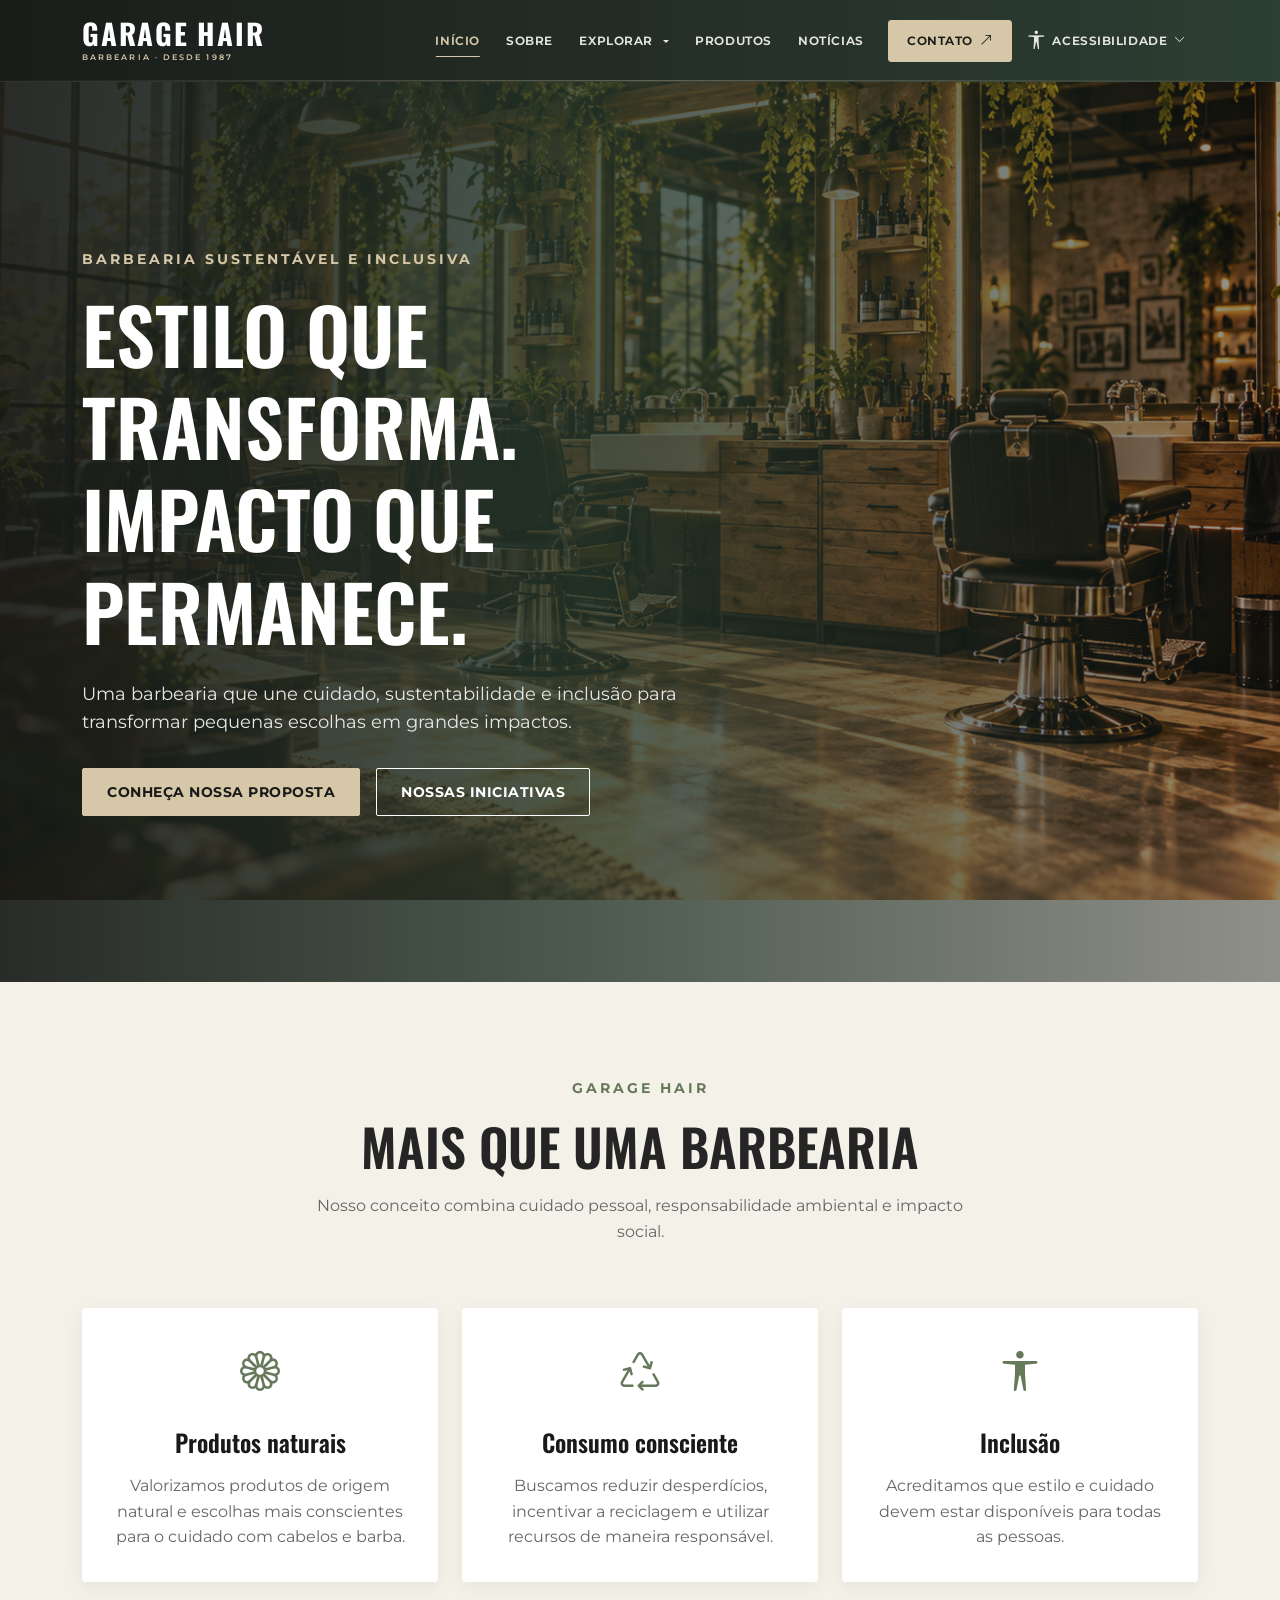
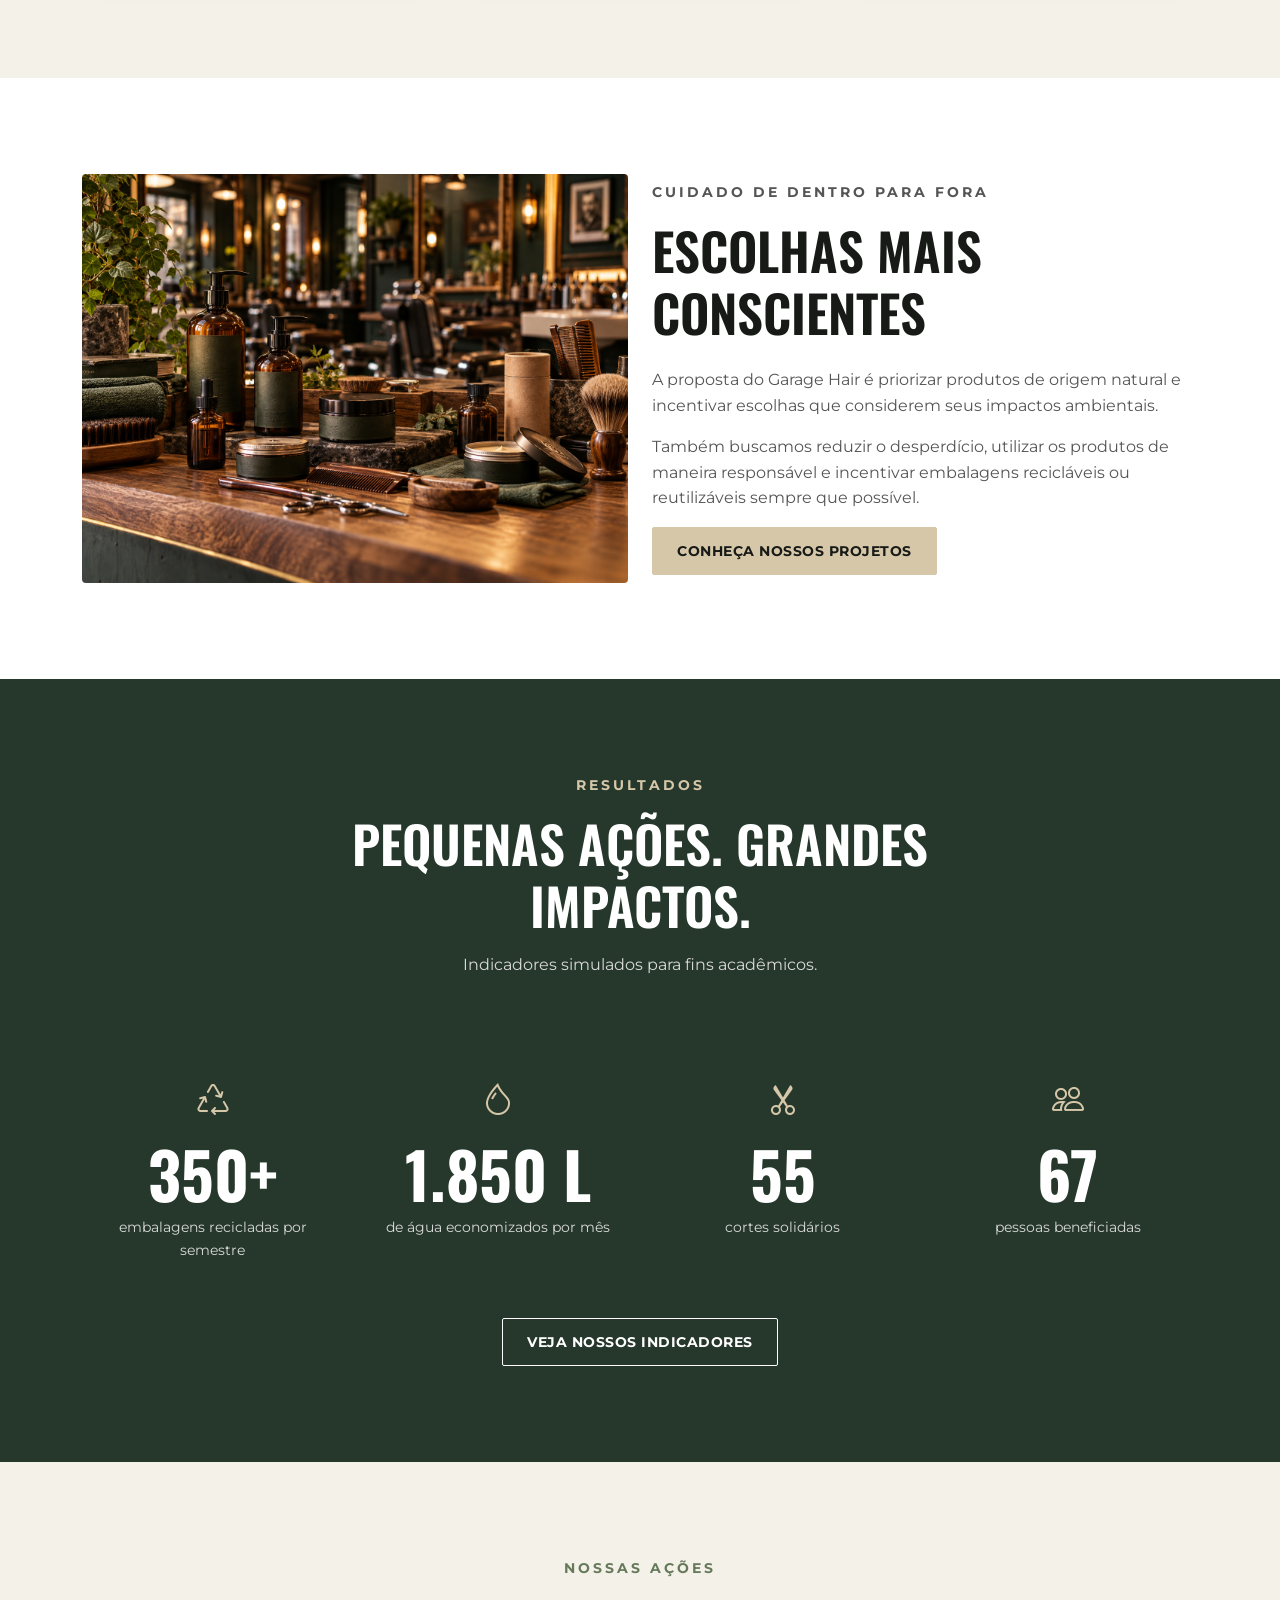
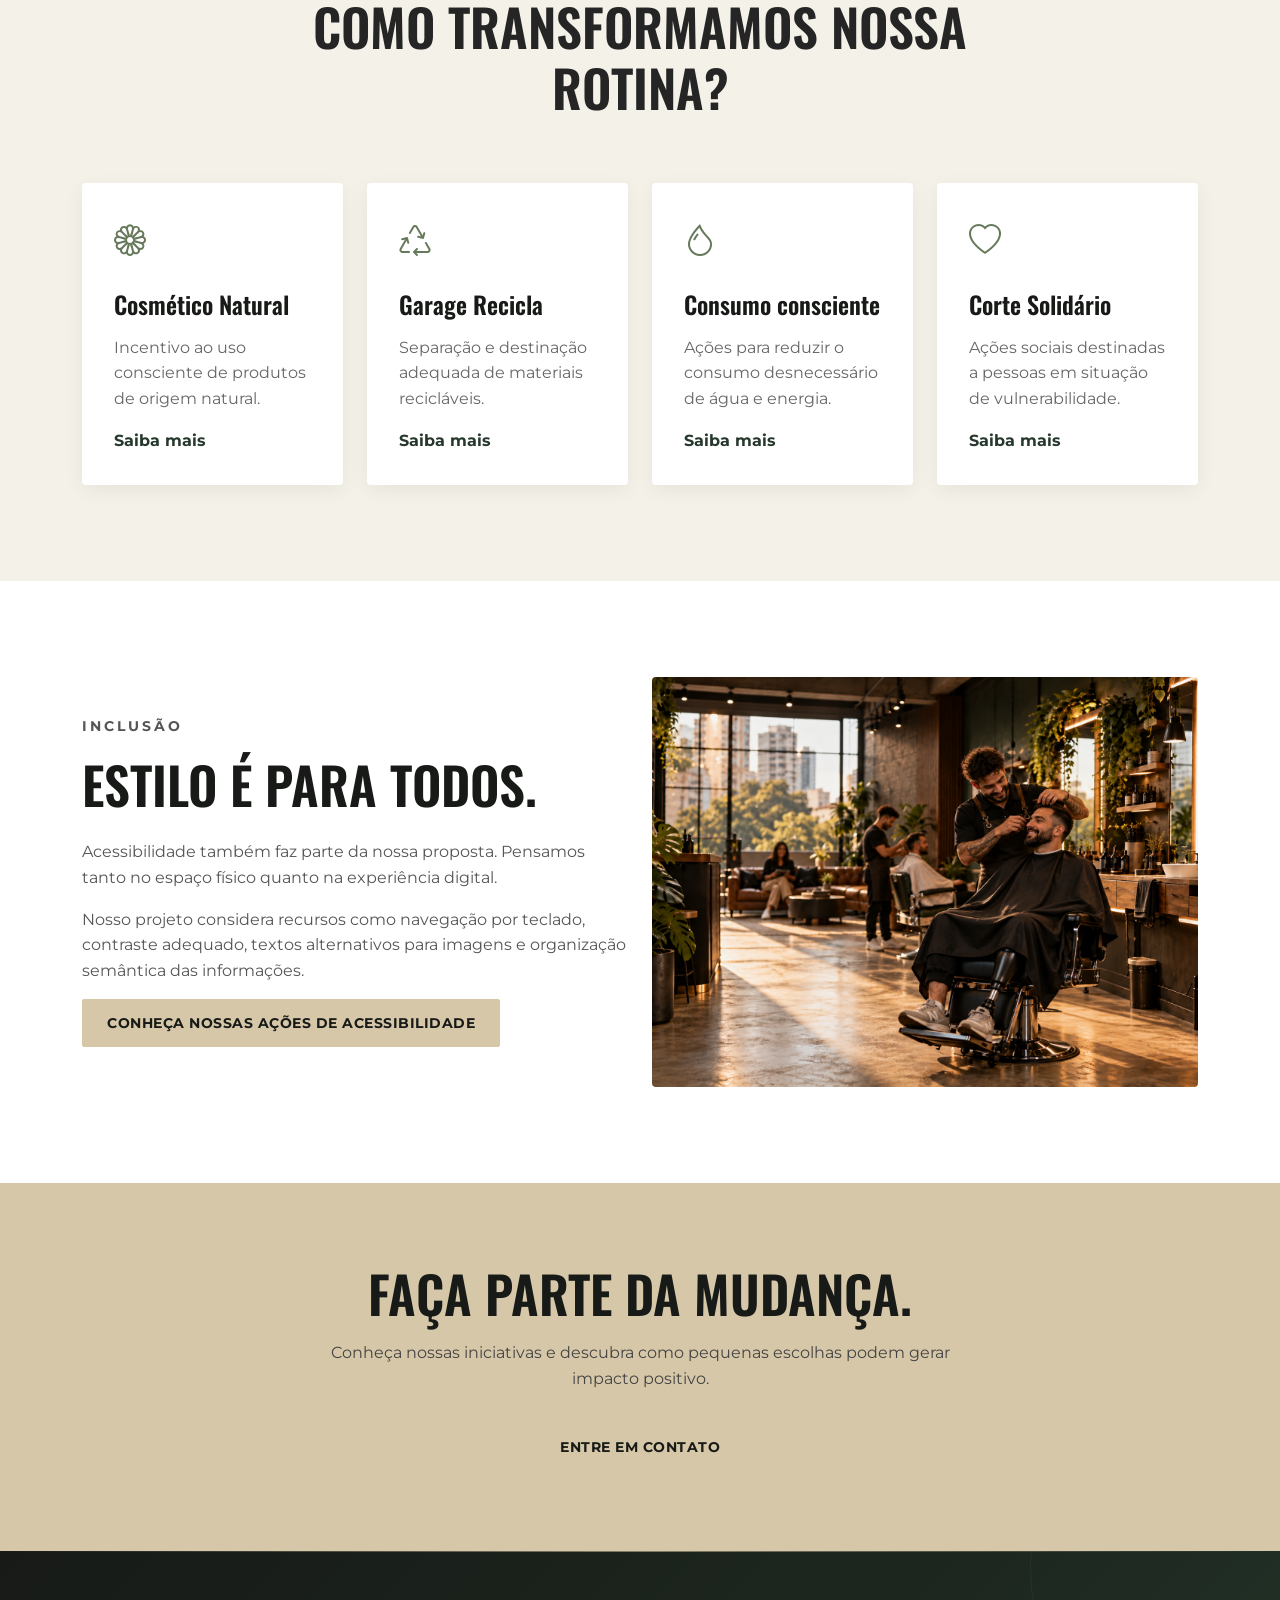
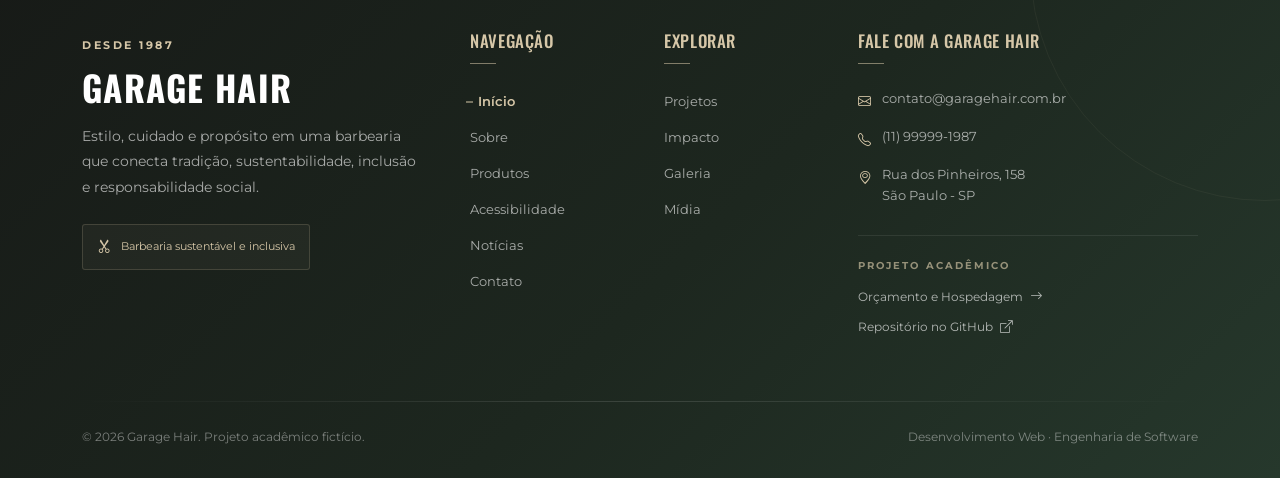
==== commit 93430762: "Ajuste de acessibilidades de Alto Contraste, Fonte e VLibras" ====
--- a/index.html
+++ b/index.html
@@ -453,6 +453,9 @@
     <!-- Components -->
     <script src="assets/js/components.js"></script>
 
+    <!-- Acessibilidade -->
+    <script src="./assets/js/acessibilidade.js"></script>
+
     <!-- JS Dedicado -->
     <script src="assets/js/script.js" defer></script>
 </body>
--- a/assets/css/style.css
+++ b/assets/css/style.css
@@ -1,3 +1,9 @@
+/* =========================================================
+   GARAGE HAIR
+   CSS GLOBAL
+   ========================================================= */
+
+
 /* =========================================================
    1. VARIÁVEIS
    ========================================================= */
@@ -34,12 +40,14 @@
 
 
 /* Links */
+
 a {
     text-decoration: none;
 }
 
 
 /* Imagens */
+
 img {
     max-width: 100%;
     height: auto;
@@ -47,6 +55,7 @@
 
 
 /* Títulos */
+
 h1,
 h2,
 h3 {
@@ -55,9 +64,11 @@
     line-height: 1.2;
 }
 
+
 /* =========================================================
    3. TIPOGRAFIA
    ========================================================= */
+
 h1 {
     font-size: clamp(2.8rem, 6vw, 5rem);
     text-transform: uppercase;
@@ -76,152 +87,355 @@
     font-size: 1rem;
 }
 
+
 /* =========================================================
    4. CABEÇALHO / NAVBAR
    ========================================================= */
+
 header {
     position: sticky;
     top: 0;
-    z-index: 1000;
-}
-
-/* Barra de navegação */
-.navbar {
-    min-height: 80px;
-    background-color: var(--garage-dark);
-    padding: 1rem 0;
-    transition:
-        min-height 0.3s ease,
-        padding 0.3s ease,
-        background-color 0.3s ease,
-        backdrop-filter 0.3s ease,
-        box-shadow 0.3s ease;
-}
-
-/* Logo */
+    z-index: 1050;
+}
+
+
+/* =========================================================
+   NAVBAR PRINCIPAL
+   ========================================================= */
+
+.navbar-garage {
+    position: relative;
+    min-height: 82px;
+    padding: 0.8rem 0;
+    background: linear-gradient(90deg, rgba(23, 26, 23, 0.99), rgba(38, 56, 44, 0.97));
+    border-bottom: 1px solid rgba(214, 199, 168, 0.12);
+    transition: min-height 0.3s ease, padding 0.3s ease, background-color 0.3s ease, backdrop-filter 0.3s ease, box-shadow 0.3s ease;
+}
+
+
+/* Linha decorativa inferior */
+
+.navbar-garage::after {
+    content: "";
+    position: absolute;
+    left: 0;
+    bottom: 0;
+    width: 100%;
+    height: 1px;
+    background: linear-gradient(90deg, transparent, rgba(214, 199, 168, 0.35), transparent);
+    pointer-events: none;
+}
+
+
+/* =========================================================
+   MARCA
+   ========================================================= */
+
 .navbar-brand {
+    padding: 0;
+    margin-right: 2rem;
     color: var(--garage-white);
+    transition: var(--transition);
+}
+
+.brand-switch {
+    display: inline-flex;
+    align-items: center;
+    white-space: nowrap;
+}
+
+.brand-full {
+    display: flex;
+    flex-direction: column;
+    line-height: 1;
+}
+
+.brand-name {
     font-family: "Oswald", Arial, sans-serif;
     font-size: 1.8rem;
     font-weight: 700;
-    letter-spacing: 2px;
+    letter-spacing: 0.11rem;
+    text-transform: uppercase;
+    color: var(--garage-white);
+    transition: color 0.25s ease;
+}
+
+.brand-tagline {
+    margin-top: 0.32rem;
+    font-family: "Montserrat", Arial, sans-serif;
+    font-size: 0.52rem;
+    font-weight: 600;
+    letter-spacing: 0.13rem;
+    text-transform: uppercase;
+    color: var(--garage-beige);
+}
+
+.navbar-brand:hover .brand-name {
+    color: var(--garage-beige);
+}
+
+
+/* =========================================================
+   MARCA COMPACTA - SCROLL
+   ========================================================= */
+
+.brand-compact {
+    display: none;
+    align-items: center;
+    gap: 0.25rem;
     transition: var(--transition);
 }
 
 .brand-logo {
     width: 32px;
     height: 32px;
-}
-
-.navbar.navbar-scrolled {
-    min-height: 52px;
-    padding-top: 0.2rem;
-    padding-bottom: 0.2rem;
-    background-color: rgba(23, 26, 23, 0.76);
-    backdrop-filter: blur(10px);
-    -webkit-backdrop-filter: blur(10px);
-    box-shadow: 0 4px 20px rgba(0, 0, 0, 0.12);
-}
-
-.brand-switch {
-    display: inline-flex;
-    align-items: center;
-    color: var(--garage-white);
-    white-space: nowrap;
-}
-
-.navbar.navbar-scrolled .navbar-brand {
-    font-size: 1.0rem;
-}
-
-/* Nome completo */
-.brand-full {
-    display: inline-block;
-}
-
-/* =========================================================
-   MARCA DURANTE O SCROLL
-   ========================================================= */
-/* Esconde Garage Hair */
-.navbar.navbar-scrolled .brand-full {
-    display: none;
-}
-
-/* Mostra logo + G. Hair */
-.navbar.navbar-scrolled .brand-compact {
-    display: inline-flex;
-}
-
-/* Marca compacta */
-.brand-compact {
-    display: none;
-    align-items: center;
-    gap: 0.2rem;
-    transition: var(--transition);
-}
-
-/* SVG */
-.brand-logo {
-    width: 32px;
-    height: 32px;
+    flex-shrink: 0;
     color: var(--garage-beige);
-    flex-shrink: 0;
-}
-
-/* Nome abreviado */
+}
+
 .brand-short-name {
-    color: var(--garage-white);
     font-family: "Oswald", Arial, sans-serif;
     font-size: 1rem;
     font-weight: 700;
-    letter-spacing: 1.5px;
+    letter-spacing: 0.09rem;
     text-transform: uppercase;
-}
-
-.navbar-brand:hover {
+    color: var(--garage-white);
+}
+
+
+/* =========================================================
+   NAVBAR APÓS SCROLL
+   ========================================================= */
+
+.navbar.navbar-scrolled {
+    min-height: 58px;
+    padding-top: 0.35rem;
+    padding-bottom: 0.35rem;
+    background-color: rgba(23, 26, 23, 0.84);
+    backdrop-filter: blur(14px);
+    -webkit-backdrop-filter: blur(14px);
+    box-shadow: 0 8px 30px rgba(0, 0, 0, 0.18);
+}
+
+.navbar.navbar-scrolled .brand-full {
+    display: none;
+}
+
+.navbar.navbar-scrolled .brand-compact {
+    display: inline-flex;
+}
+
+
+/* =========================================================
+   LINKS PRINCIPAIS
+   ========================================================= */
+
+.navbar .navbar-nav {
+    gap: 0.15rem;
+}
+
+.navbar .nav-link {
+    position: relative;
+    padding: 0.75rem 0.75rem !important;
+    color: rgba(255, 255, 255, 0.88);
+    font-family: "Montserrat", Arial, sans-serif;
+    font-size: 0.78rem;
+    font-weight: 650;
+    letter-spacing: 0.035rem;
+    text-transform: uppercase;
+    transition: color 0.25s ease, background-color 0.25s ease;
+}
+
+
+/* Linha animada dos links */
+
+.navbar .nav-link:not(.nav-link-contato):not(.dropdown-toggle)::after {
+    content: "";
+    position: absolute;
+    left: 50%;
+    bottom: 0.35rem;
+    width: 0;
+    height: 1px;
+    background-color: var(--garage-beige);
+    transform: translateX(-50%);
+    transition: width 0.25s ease;
+}
+
+.navbar .nav-link:hover,
+.navbar .nav-link:focus-visible {
     color: var(--garage-beige);
 }
 
-/* Links */
-.navbar .nav-link {
-    color: var(--garage-white);
-    font-size: 0.85rem;
-    font-weight: 600;
-    text-transform: uppercase;
-    margin-left: 0.4rem;
-    transition: var(--transition);
-}
-
-
-/* Hover */
-.navbar .nav-link:hover {
-    color: var(--garage-beige);
+.navbar .nav-link:not(.nav-link-contato):not(.dropdown-toggle):hover::after {
+    width: calc(100% - 1.5rem);
 }
 
 
 /* Página atual */
+
 .navbar .nav-link.active {
     color: var(--garage-beige);
 }
 
-
-/* Botão mobile */
+.navbar .nav-link.active:not(.nav-link-contato):not(.dropdown-toggle)::after {
+    width: calc(100% - 1.5rem);
+}
+
+
+/* =========================================================
+   DROPDOWN EXPLORAR
+   ========================================================= */
+
+.navbar .dropdown-toggle::after {
+    position: static;
+    display: inline-block;
+    width: auto;
+    height: auto;
+    margin-left: 0.4rem;
+    vertical-align: 0.15em;
+    border-top: 0.28em solid currentColor;
+    border-right: 0.25em solid transparent;
+    border-bottom: 0;
+    border-left: 0.25em solid transparent;
+    background: none;
+    transform: none;
+    transition: transform 0.25s ease;
+}
+
+.navbar .dropdown.show>.dropdown-toggle::after {
+    transform: rotate(180deg);
+}
+
+.garage-dropdown {
+    min-width: 310px;
+    margin-top: 0.8rem;
+    padding: 0.55rem;
+    border: 1px solid rgba(214, 199, 168, 0.15);
+    border-radius: 6px;
+    background: rgba(23, 26, 23, 0.98);
+    box-shadow: 0 20px 55px rgba(0, 0, 0, 0.28);
+    backdrop-filter: blur(14px);
+    -webkit-backdrop-filter: blur(14px);
+}
+
+.garage-dropdown .dropdown-item {
+    display: flex;
+    flex-direction: column;
+    gap: 0.12rem;
+    padding: 0.85rem 1rem;
+    border-radius: 4px;
+    color: var(--garage-white);
+    cursor: pointer;
+    transition: background-color 0.2s ease, padding-left 0.2s ease;
+}
+
+.garage-dropdown .dropdown-item:hover,
+.garage-dropdown .dropdown-item:focus,
+.garage-dropdown .dropdown-item.active {
+    padding-left: 1.2rem;
+    background: rgba(214, 199, 168, 0.09);
+    color: var(--garage-white);
+}
+
+.dropdown-title {
+    font-size: 0.78rem;
+    font-weight: 700;
+    letter-spacing: 0.04rem;
+    text-transform: uppercase;
+    color: var(--garage-beige);
+}
+
+.dropdown-description {
+    font-size: 0.72rem;
+    color: rgba(255, 255, 255, 0.58);
+}
+
+
+/* =========================================================
+   CONTATO - CTA
+   ========================================================= */
+
+.nav-item-contato {
+    margin-left: 0.65rem;
+}
+
+.navbar .nav-link-contato {
+    display: inline-flex;
+    align-items: center;
+    justify-content: center;
+    gap: 0.45rem;
+    min-height: 42px;
+    padding: 0.55rem 1.1rem !important;
+    border: 1px solid var(--garage-beige);
+    border-radius: 3px;
+    background: var(--garage-beige);
+    color: var(--garage-dark) !important;
+}
+
+.navbar .nav-link-contato:hover,
+.navbar .nav-link-contato:focus-visible {
+    background: transparent;
+    color: var(--garage-beige) !important;
+}
+
+.nav-link-contato i {
+    font-size: 0.8rem;
+    transition: transform 0.25s ease;
+}
+
+.nav-link-contato:hover i {
+    transform: translate(2px, -2px);
+}
+
+
+/* =========================================================
+   BOTÃO MOBILE
+   ========================================================= */
+
 .navbar-toggler {
-    border: 1px solid var(--garage-beige);
-}
-
-.navbar-toggler:focus {
-    box-shadow: 0 0 0 0.2rem rgba(214, 199, 168, 0.25);
+    display: inline-flex;
+    align-items: center;
+    gap: 0.45rem;
+    padding: 0.45rem 0.7rem;
+    border: 1px solid rgba(214, 199, 168, 0.55);
+    border-radius: 3px;
+    color: var(--garage-beige);
+}
+
+.navbar-toggler span {
+    font-size: 0.65rem;
+    font-weight: 700;
+    letter-spacing: 0.07rem;
+    text-transform: uppercase;
 }
 
 .navbar-toggler i {
     color: var(--garage-beige);
-    font-size: 1.5rem;
-}
+    font-size: 1.35rem;
+}
+
+.navbar-toggler:focus {
+    box-shadow: 0 0 0 0.2rem rgba(214, 199, 168, 0.2);
+}
+
+
+/* =========================================================
+   OFFCANVAS - BASE
+   ========================================================= */
+
+.offcanvas-header {
+    display: none;
+}
+
+.mobile-menu-footer {
+    display: none;
+}
+
 
 /* =========================================================
    5. BOTÕES
    ========================================================= */
+
 .btn {
     border-radius: 2px;
     padding: 0.8rem 1.5rem;
@@ -232,7 +446,9 @@
     transition: var(--transition);
 }
 
+
 /* Botão principal */
+
 .btn-primary {
     background-color: var(--garage-beige);
     border-color: var(--garage-beige);
@@ -248,6 +464,7 @@
 
 
 /* Botão secundário */
+
 .btn-outline-light {
     border-color: var(--garage-white);
     color: var(--garage-white);
@@ -259,14 +476,18 @@
     color: var(--garage-dark);
 }
 
+
 /* =========================================================
    6. SEÇÕES
    ========================================================= */
+
 .section {
     padding: 6rem 0;
 }
 
+
 /* Título das seções */
+
 .section-title {
     max-width: 800px;
     margin: 0 auto 4rem;
@@ -274,6 +495,7 @@
 
 
 /* Pequeno título */
+
 .section-title>p:first-child,
 .section-subtitle {
     color: var(--garage-olive);
@@ -285,15 +507,18 @@
 
 
 /* Texto do título */
+
 .section-title>p:last-child {
     color: #666;
     max-width: 650px;
     margin: 1rem auto 0;
 }
 
+
 /* =========================================================
    7. CARDS
    ========================================================= */
+
 .card {
     background-color: var(--garage-white);
     border: none;
@@ -304,18 +529,22 @@
 
 
 /* Efeito hover */
+
 .card:hover {
     transform: translateY(-6px);
     box-shadow: 0 12px 30px rgba(0, 0, 0, 0.10);
 }
 
+
 /* Conteúdo */
+
 .card-body {
     padding: 2rem;
 }
 
 
 /* Ícones */
+
 .card i {
     display: block;
     color: var(--garage-olive);
@@ -323,21 +552,27 @@
     margin-bottom: 1.5rem;
 }
 
+
 /* Títulos dos cards */
+
 .card h3 {
     color: var(--garage-dark);
     margin-bottom: 1rem;
 }
 
+
 /* Textos */
+
 .card p {
     color: #666;
     margin-bottom: 0;
 }
 
+
 /* =========================================================
    8. CTA FINAL
    ========================================================= */
+
 .cta {
     background-color: var(--garage-beige);
     color: var(--garage-dark);
@@ -355,79 +590,571 @@
 }
 
 /* =========================================================
+   ACESSIBILIDADE - NAVBAR
+   ========================================================= */
+/* ---------------------------------------------------------
+   Botão principal
+   --------------------------------------------------------- */
+.accessibility-toggle {
+    display: flex;
+    align-items: center;
+    gap: 0.45rem;
+    border: 0;
+    background: transparent;
+    font-family: "Montserrat", sans-serif;
+    color: inherit;
+    cursor: pointer;
+}
+
+.accessibility-toggle .bi-universal-access {
+    font-size: 1.15rem;
+}
+
+.accessibility-chevron {
+    font-size: 0.7rem;
+    transition: transform 0.25s ease;
+}
+
+/* Gira a seta quando o dropdown está aberto */
+.accessibility-toggle[aria-expanded="true"] .accessibility-chevron {
+    transform: rotate(180deg);
+}
+
+/* ---------------------------------------------------------
+   Dropdown
+   --------------------------------------------------------- */
+.accessibility-dropdown {
+    width: 310px;
+    margin-top: 0.8rem;
+    padding: 0.75rem;
+    border: 1px solid rgba(214, 199, 168, 0.18);
+    border-radius: 0.9rem;
+    background: #171A17;
+    box-shadow:
+        0 18px 45px rgba(0, 0, 0, 0.30);
+    color: #F4F1E8;
+}
+
+/* O painel se alinha à largura da navbar, inclusive com a fonte ampliada. */
+@media (min-width: 992px) {
+    .navbar .accessibility-menu {
+        position: static;
+    }
+
+    .navbar .accessibility-menu .accessibility-dropdown {
+        right: 1rem;
+        left: auto;
+        max-width: calc(100vw - 2rem);
+        max-height: calc(100dvh - 7rem);
+        overflow-y: auto;
+    }
+}
+
+
+/* ---------------------------------------------------------
+   Cabeçalho
+   --------------------------------------------------------- */
+.accessibility-header {
+    display: flex;
+    align-items: center;
+    gap: 0.75rem;
+    padding: 0.55rem 0.45rem 0.75rem;
+}
+
+.accessibility-header-icon {
+    display: flex;
+    align-items: center;
+    justify-content: center;
+    width: 42px;
+    height: 42px;
+    flex-shrink: 0;
+    border-radius: 50%;
+    background: #26382C;
+    color: #D6C7A8;
+}
+
+.accessibility-header-icon i {
+    font-size: 1.3rem;
+}
+
+.accessibility-header-title {
+    display: block;
+    font-family: "Oswald", sans-serif;
+    font-size: 1.05rem;
+    font-weight: 500;
+    letter-spacing: 0.03em;
+    color: #F4F1E8;
+}
+
+.accessibility-header-description {
+    display: block;
+    margin-top: 0.1rem;
+    font-size: 0.72rem;
+    line-height: 1.3;
+    color: rgba(244, 241, 232, 0.65);
+}
+
+
+/* ---------------------------------------------------------
+   Divisórias
+   --------------------------------------------------------- */
+.accessibility-divider {
+    height: 1px;
+    margin: 0.45rem 0;
+    background: rgba(214, 199, 168, 0.15);
+}
+
+
+/* ---------------------------------------------------------
+   Grupo: tamanho do texto
+   --------------------------------------------------------- */
+.accessibility-group {
+    padding: 0.55rem 0.4rem;
+}
+
+.accessibility-label {
+    display: block;
+    margin-bottom: 0.55rem;
+    font-size: 0.72rem;
+    font-weight: 600;
+    letter-spacing: 0.04em;
+    text-transform: uppercase;
+    color: rgba(244, 241, 232, 0.7);
+}
+
+.accessibility-font-controls {
+    display: grid;
+    grid-template-columns: minmax(0, 1fr) auto minmax(0, 1fr);
+    gap: 0.5rem;
+}
+
+.accessibility-font-value {
+    align-self: center;
+    min-width: 3.5rem;
+    color: var(--garage-beige);
+    font-size: 0.9rem;
+    font-weight: 600;
+    font-variant-numeric: tabular-nums;
+    text-align: center;
+}
+
+.accessibility-status {
+    margin: 0.4rem 0.5rem 0.75rem;
+    font-size: 0.75rem;
+    line-height: 1.5;
+    color: var(--garage-light);
+}
+
+.accessibility-status:empty {
+    display: none;
+}
+
+/* O widget oficial só aparece enquanto a preferência está ativada.
+   Sua interface mantém os estilos isolados fornecidos pelo VLibras. */
+html:not(.vlibras-enabled) :is(#vlibras-access-wrapper, #vlibras-app-root) {
+    display: none !important;
+}
+
+/* ---------------------------------------------------------
+   Botões
+   --------------------------------------------------------- */
+.accessibility-option {
+    border: 1px solid rgba(214, 199, 168, 0.15);
+    border-radius: 0.55rem;
+    background: rgba(255, 255, 255, 0.025);
+    color: #F4F1E8;
+    font-family: "Montserrat", sans-serif;
+    transition:
+        background-color 0.2s ease,
+        border-color 0.2s ease,
+        color 0.2s ease,
+        transform 0.2s ease;
+}
+
+.accessibility-option:hover {
+    border-color: rgba(214, 199, 168, 0.45);
+    background: #26382C;
+    color: #D6C7A8;
+}
+
+
+/* A- / A+ */
+.accessibility-font-button {
+    min-height: 42px;
+    font-size: 0.9rem;
+    font-weight: 600;
+}
+
+
+/* Opções completas */
+.accessibility-option-full {
+    display: flex;
+    align-items: center;
+    gap: 0.7rem;
+    width: 100%;
+    margin-bottom: 0.35rem;
+    padding: 0.7rem 0.75rem;
+    text-align: left;
+    font-size: 0.8rem;
+}
+
+.accessibility-option-full i {
+    width: 20px;
+    flex-shrink: 0;
+    font-size: 1rem;
+    color: #D6C7A8;
+}
+
+
+/* ---------------------------------------------------------
+   Estado ativo
+   Será utilizado depois pelo acessibilidade.js
+   --------------------------------------------------------- */
+.accessibility-option.active,
+.accessibility-option[aria-pressed="true"] {
+    border-color: #667A5B;
+    background: #26382C;
+    color: #F4F1E8;
+}
+
+
+/* ---------------------------------------------------------
+   Restaurar padrão
+   --------------------------------------------------------- */
+.accessibility-reset {
+    color: rgba(244, 241, 232, 0.78);
+}
+
+.accessibility-reset:hover {
+    color: #F4F1E8;
+}
+
+
+/* ---------------------------------------------------------
+   Link para página completa
+   --------------------------------------------------------- */
+.accessibility-page-link {
+    display: flex;
+    align-items: center;
+    justify-content: space-between;
+    margin-top: 0.45rem;
+    padding: 0.75rem;
+    border-radius: 0.55rem;
+    color: #D6C7A8;
+    font-family: "Montserrat", sans-serif;
+    font-size: 0.76rem;
+    font-weight: 600;
+    text-decoration: none;
+    transition:
+        background-color 0.2s ease,
+        color 0.2s ease;
+}
+
+.accessibility-page-link:hover {
+    background: rgba(214, 199, 168, 0.08);
+    color: #F4F1E8;
+}
+
+.accessibility-page-link i {
+    transition: transform 0.2s ease;
+}
+
+.accessibility-page-link:hover i {
+    transform: translateX(3px);
+}
+
+
+/* =========================================================
    9. RODAPÉ
    ========================================================= */
+
 footer {
-    background-color: var(--garage-dark);
+    position: relative;
+    padding: 5rem 0 2rem;
+    overflow: hidden;
+    background: linear-gradient(135deg, #171a17 0%, #1d271f 55%, #26382c 100%);
     color: var(--garage-white);
-    padding: 4rem 0 2rem;
-}
-
-/* Marca */
-footer h2 {
+}
+
+
+/* Linha decorativa superior */
+
+footer::before {
+    content: "";
+    position: absolute;
+    top: 0;
+    left: 0;
+    width: 100%;
+    height: 1px;
+    background: linear-gradient(90deg, transparent, rgba(214, 199, 168, 0.55), transparent);
+}
+
+
+/* Elemento decorativo */
+
+footer::after {
+    content: "";
+    position: absolute;
+    top: -220px;
+    right: -220px;
+    width: 470px;
+    height: 470px;
+    border: 1px solid rgba(214, 199, 168, 0.06);
+    border-radius: 50%;
+    pointer-events: none;
+}
+
+
+/* =========================================================
+   MARCA
+   ========================================================= */
+
+.footer-brand {
+    max-width: 390px;
+}
+
+.footer-eyebrow {
+    display: inline-block;
+    margin-bottom: 0.7rem;
+    font-size: 0.68rem;
+    font-weight: 700;
+    letter-spacing: 0.16rem;
+    color: var(--garage-beige);
+}
+
+footer .footer-brand h2 {
+    margin-bottom: 1rem;
+    font-family: "Oswald", Arial, sans-serif;
+    font-size: 2.2rem;
+    font-weight: 700;
+    letter-spacing: 0.08rem;
+    text-transform: uppercase;
     color: var(--garage-white);
-    font-size: 1.8rem;
-    letter-spacing: 2px;
-}
-
-footer h3 {
+}
+
+.footer-brand-text {
+    max-width: 360px;
+    margin-bottom: 1.5rem;
+    font-size: 0.88rem;
+    line-height: 1.8;
+    color: rgba(255, 255, 255, 0.62);
+}
+
+.footer-brand-badge {
+    display: inline-flex;
+    align-items: center;
+    gap: 0.6rem;
+    padding: 0.65rem 0.9rem;
+    border: 1px solid rgba(214, 199, 168, 0.18);
+    border-radius: 3px;
+    background: rgba(214, 199, 168, 0.05);
+    font-size: 0.7rem;
     color: var(--garage-beige);
-    font-size: 1.2rem;
-    margin-bottom: 1.2rem;
-}
-
-footer p {
-    color: #cfcfcf;
+}
+
+.footer-brand-badge i {
     font-size: 0.9rem;
 }
 
-/* Menu */
+
+/* =========================================================
+   COLUNAS
+   ========================================================= */
+
+.footer-column h3 {
+    position: relative;
+    margin-bottom: 1.5rem;
+    padding-bottom: 0.8rem;
+    font-family: "Oswald", Arial, sans-serif;
+    font-size: 1.05rem;
+    font-weight: 500;
+    letter-spacing: 0.04rem;
+    text-transform: uppercase;
+    color: var(--garage-beige);
+}
+
+
+/* Pequena linha sob os títulos */
+
+.footer-column h3::after {
+    content: "";
+    position: absolute;
+    left: 0;
+    bottom: 0;
+    width: 26px;
+    height: 1px;
+    background-color: rgba(214, 199, 168, 0.55);
+}
+
+
+/* =========================================================
+   MENU
+   ========================================================= */
+
 .footer-menu {
+    margin: 0;
+    padding: 0;
     list-style: none;
-    padding: 0;
+}
+
+.footer-menu li {
+    margin-bottom: 0.65rem;
+}
+
+.footer-menu a {
+    position: relative;
+    display: inline-block;
+    font-size: 0.82rem;
+    color: rgba(255, 255, 255, 0.62);
+    transition: color 0.25s ease, transform 0.25s ease;
+}
+
+.footer-menu a::before {
+    content: "";
+    position: absolute;
+    left: -12px;
+    top: 50%;
+    width: 0;
+    height: 1px;
+    background: var(--garage-beige);
+    transform: translateY(-50%);
+    transition: width 0.25s ease;
+}
+
+.footer-menu a:hover,
+.footer-menu a.active {
+    color: var(--garage-beige);
+    transform: translateX(8px);
+}
+
+.footer-menu a:hover::before,
+.footer-menu a.active::before {
+    width: 7px;
+}
+
+.footer-menu a.active {
+    font-weight: 600;
+}
+
+
+/* =========================================================
+   CONTATO
+   ========================================================= */
+
+.footer-contact-list {
+    display: flex;
+    flex-direction: column;
+    gap: 0.85rem;
     margin: 0;
-}
-
-.footer-menu li {
-    margin-bottom: 0.5rem;
-}
-
-.footer-menu a {
-    color: #cfcfcf;
-    font-size: 0.9rem;
-    transition: var(--transition);
-}
-
-.footer-menu a:hover {
+    font-style: normal;
+}
+
+.footer-contact-list a,
+.footer-contact-list>div {
+    display: flex;
+    align-items: flex-start;
+    gap: 0.7rem;
+    font-size: 0.82rem;
+    line-height: 1.6;
+    color: rgba(255, 255, 255, 0.62);
+}
+
+.footer-contact-list a {
+    transition: color 0.25s ease;
+}
+
+.footer-contact-list a:hover {
     color: var(--garage-beige);
 }
 
-/* Linha */
-footer hr {
-    border: 0;
-    border-top: 1px solid rgba(255, 255, 255, 0.15);
-    margin: 3rem 0 1.5rem;
-}
-
-/* Rodapé inferior */
+.footer-contact-list i {
+    margin-top: 0.2rem;
+    flex-shrink: 0;
+    color: var(--garage-beige);
+}
+
+
+/* =========================================================
+   PROJETO ACADÊMICO
+   ========================================================= */
+
+.footer-project {
+    display: flex;
+    flex-direction: column;
+    align-items: flex-start;
+    gap: 0.65rem;
+    margin-top: 1.8rem;
+    padding-top: 1.4rem;
+    border-top: 1px solid rgba(255, 255, 255, 0.08);
+}
+
+.footer-project-label {
+    margin-bottom: 0.2rem;
+    font-size: 0.6rem;
+    font-weight: 700;
+    letter-spacing: 0.13rem;
+    color: rgba(214, 199, 168, 0.65);
+}
+
+.footer-project-link {
+    display: inline-flex;
+    align-items: center;
+    gap: 0.45rem;
+    font-size: 0.78rem;
+    color: rgba(255, 255, 255, 0.65);
+    transition: color 0.25s ease, gap 0.25s ease;
+}
+
+.footer-project-link:hover {
+    gap: 0.7rem;
+    color: var(--garage-beige);
+}
+
+
+/* =========================================================
+   DIVISOR
+   ========================================================= */
+
+.footer-divider {
+    width: 100%;
+    height: 1px;
+    margin: 4rem 0 1.6rem;
+    background: linear-gradient(90deg, transparent, rgba(255, 255, 255, 0.13), transparent);
+}
+
+
+/* =========================================================
+   FOOTER BOTTOM
+   ========================================================= */
+
+.footer-bottom {
+    display: flex;
+    align-items: center;
+    justify-content: space-between;
+    gap: 2rem;
+}
+
 .footer-bottom p {
     margin: 0;
-    font-size: 0.8rem;
-    color: #999;
-}
-
-.footer-menu a.active {
-    color: var(--garage-beige);
-    font-weight: 600;
-}
+    font-size: 0.72rem;
+    color: rgba(255, 255, 255, 0.42);
+}
+
+.footer-academic {
+    text-align: right;
+}
+
 
 /* =========================================================
    10. FOCO DE ACESSIBILIDADE
    ========================================================= */
+
+
 /*
    Mantemos um indicador visual claro para quem navega
    utilizando teclado.
 */
+
 a:focus-visible,
 button:focus-visible,
 input:focus-visible,
@@ -438,21 +1165,460 @@
 }
 
 /* =========================================================
+   GARAGE HAIR - ALTO CONTRASTE
+   As regras ficam restritas a html.high-contrast.
+   ========================================================= */
+
+html.high-contrast {
+    --contrast-bg: #000000;
+    --contrast-text: #ffffff;
+    --contrast-accent: #ffff00;
+    --vlibras-btn-outline: 2px solid #ffff00;
+    --vlibras-btn-focus-visible-outline: 3px solid #ffff00;
+    --vlibras-btn-focus-visible-shadow: 0 0 0 5px #000000;
+    color-scheme: dark;
+}
+
+/* As cores dos textos internos acompanham o componente. Assim, um
+   span dentro de um botão amarelo também recebe o texto preto. */
+html.high-contrast body * {
+    color: inherit !important;
+    text-shadow: none !important;
+    box-shadow: none !important;
+}
+
+/* Fundos sólidos também nas seções e nos cards próprios de cada página.
+   Fotos, vídeos, iframes e imagens de produtos mantêm suas cores. */
+html.high-contrast :is(
+    body, main, section, article, footer, .navbar, .navbar .offcanvas,
+    .dropdown-menu, .modal-content, .modal-header, .modal-body, .modal-footer,
+    .card, .card-body, .produto-card, .produto-card-imagem,
+    .noticia-destaque, .noticia-card, .noticia-card-imagem,
+    .indicador-card, .grafico-card, .recurso-acessibilidade, .midia-card,
+    .audio-player, .overview-card, .price-card, .hosting-card,
+    .cenario-total, .budget-table, .budget-row, .contato-card,
+    .contato-info-panel, .contato-compromisso, .formulario-wrapper,
+    .contato-privacidade, .localizacao-wrapper, .canal-comunicacao-wrapper,
+    .accessibility-header, .accessibility-group, .accessibility-header-icon,
+    .footer-brand-badge, .banner-content, .corte-solidario-overlay,
+    .formulario-icon, .contato-card-icon, .canal-icon,
+    .audio-player-header > i, .grafico-header > i, .localizacao-detalhe > i,
+    .impacto-aviso, .ferramentas-lista span, .pular-conteudo, kbd,
+    :where(#mensagemSucesso)
+) {
+    background: var(--contrast-bg) !important;
+    color: var(--contrast-text) !important;
+    border-color: var(--contrast-text) !important;
+}
+
+html.high-contrast section::before,
+html.high-contrast section::after {
+    background: none !important;
+}
+
+/* O carrossel mantém as fotos; somente a área do texto tem fundo sólido.
+   A faixa superior deixa a imagem visível também nas telas menores. */
+html.high-contrast .banner-slide {
+    padding-top: 10rem;
+}
+
+html.high-contrast .banner-content {
+    padding: 1rem;
+}
+
+/* Os controles ficam na faixa da foto, sem cobrir o texto do banner. */
+html.high-contrast #carouselProdutos :is(.carousel-control-prev, .carousel-control-next) {
+    top: 0;
+    bottom: auto;
+    width: 3rem;
+    height: 3rem;
+    margin: 1rem;
+}
+
+html.high-contrast :is(
+    .card, .produto-card, .noticia-card, .indicador-card, .grafico-card,
+    .recurso-acessibilidade, .midia-card, .audio-player, .overview-card,
+    .price-card, .hosting-card, .cenario-total, .budget-table, .contato-card,
+    .formulario-wrapper, .dropdown-menu, .modal-content
+) {
+    border: 1px solid var(--contrast-text) !important;
+}
+
+html.high-contrast .navbar {
+    border-bottom: 2px solid var(--contrast-text) !important;
+}
+
+html.high-contrast .accessibility-dropdown {
+    right: 0;
+    left: auto;
+    max-width: calc(100vw - 2rem);
+}
+
+html.high-contrast footer {
+    border-top: 2px solid var(--contrast-text) !important;
+}
+
+/* Links e controles. Os estados selecionado, hover e foco continuam
+   legíveis porque o conteúdo interno herda a cor do controle. */
+html.high-contrast a {
+    color: var(--contrast-accent) !important;
+    text-decoration: underline !important;
+    text-underline-offset: 0.2em;
+}
+
+html.high-contrast a:hover {
+    color: var(--contrast-text) !important;
+}
+
+html.high-contrast :is(
+    button, .btn, .navbar .nav-link, .dropdown-item, .preferencia-card
+) {
+    background-color: var(--contrast-bg) !important;
+    color: var(--contrast-accent) !important;
+    border: 1px solid var(--contrast-accent) !important;
+}
+
+html.high-contrast :is(
+    button:enabled:hover, button:enabled:focus-visible,
+    .btn:hover, .btn:focus-visible,
+    .navbar .nav-link:hover, .navbar .nav-link:focus-visible,
+    .navbar .nav-link.active,
+    .dropdown-item:hover, .dropdown-item:focus-visible, .dropdown-item.active,
+    .preferencia-card:hover, .btn-check:checked + .preferencia-card,
+    .accessibility-option[aria-pressed="true"], .categoria-btn.active,
+    .filtro-btn.active
+) {
+    background-color: var(--contrast-accent) !important;
+    color: var(--contrast-bg) !important;
+    border-color: var(--contrast-accent) !important;
+}
+
+html.high-contrast button:disabled {
+    opacity: 1;
+    border-style: dashed !important;
+    cursor: not-allowed;
+}
+
+html.high-contrast :is(.badge, .badge-noticia, .noticia-categoria, .price-tag) {
+    background: var(--contrast-bg) !important;
+    color: var(--contrast-accent) !important;
+    border: 1px solid var(--contrast-accent) !important;
+}
+
+/* Legendas que aparecem sobre fotos recebem um fundo sólido. */
+html.high-contrast .galeria-item figcaption {
+    background: var(--contrast-bg) !important;
+    color: var(--contrast-text) !important;
+    padding: 0.5rem;
+}
+
+/* Formulários, incluindo labels flutuantes e opções selecionadas. */
+html.high-contrast :is(.form-control, .form-select, option) {
+    background-color: var(--contrast-bg) !important;
+    color: var(--contrast-text) !important;
+    border-color: var(--contrast-text) !important;
+    caret-color: var(--contrast-accent);
+}
+
+html.high-contrast .form-select {
+    --bs-form-select-bg-img: url("data:image/svg+xml,%3csvg xmlns='http://www.w3.org/2000/svg' viewBox='0 0 16 16'%3e%3cpath fill='none' stroke='%23fff' stroke-linecap='round' stroke-linejoin='round' stroke-width='2' d='m2 5 6 6 6-6'/%3e%3c/svg%3e");
+}
+
+html.high-contrast .form-floating > label::after {
+    background: var(--contrast-bg) !important;
+}
+
+html.high-contrast :is(input, textarea)::placeholder {
+    color: var(--contrast-text) !important;
+    opacity: 1;
+}
+
+/* O label flutuante já identifica o campo vazio; o placeholder fica
+   transparente para não se sobrepor a ele. */
+html.high-contrast .form-floating > :is(input, textarea)::placeholder {
+    color: transparent !important;
+}
+
+html.high-contrast .form-check-input {
+    appearance: auto;
+    accent-color: var(--contrast-accent);
+}
+
+html.high-contrast .form-check-input:checked {
+    background-color: var(--contrast-accent) !important;
+    border-color: var(--contrast-accent) !important;
+}
+
+html.high-contrast :is(.invalid-feedback, .valid-feedback) {
+    color: var(--contrast-accent) !important;
+}
+
+html.high-contrast :is(.is-invalid, .was-validated :invalid) {
+    border: 2px dashed var(--contrast-accent) !important;
+}
+
+/* Tabelas Bootstrap e tabela de orçamento. */
+html.high-contrast :is(table, .table) {
+    --bs-table-bg: var(--contrast-bg);
+    --bs-table-color: var(--contrast-text);
+    --bs-table-border-color: var(--contrast-text);
+    --bs-table-striped-bg: var(--contrast-bg);
+    --bs-table-striped-color: var(--contrast-text);
+    --bs-table-hover-bg: var(--contrast-bg);
+    --bs-table-hover-color: var(--contrast-text);
+}
+
+html.high-contrast :is(th, td, .budget-row) {
+    background: var(--contrast-bg) !important;
+    color: var(--contrast-text) !important;
+    border-color: var(--contrast-text) !important;
+}
+
+/* O X não usa inversão de filtro, que também inverteria o fundo amarelo. */
+html.high-contrast .btn-close {
+    --bs-btn-close-bg: url("data:image/svg+xml,%3csvg xmlns='http://www.w3.org/2000/svg' viewBox='0 0 16 16'%3e%3cpath stroke='%23ffff00' stroke-width='2' d='m2 2 12 12M14 2 2 14'/%3e%3c/svg%3e");
+    background-image: var(--bs-btn-close-bg) !important;
+    filter: none !important;
+    opacity: 1;
+}
+
+html.high-contrast .btn-close:hover,
+html.high-contrast .btn-close:focus-visible {
+    --bs-btn-close-bg: url("data:image/svg+xml,%3csvg xmlns='http://www.w3.org/2000/svg' viewBox='0 0 16 16'%3e%3cpath stroke='%23000' stroke-width='2' d='m2 2 12 12M14 2 2 14'/%3e%3c/svg%3e");
+}
+
+html.high-contrast :is(.carousel-control-prev, .carousel-control-next,
+    .carousel-indicators button) {
+    opacity: 1;
+}
+
+html.high-contrast .carousel-indicators .active {
+    background-color: var(--contrast-accent) !important;
+}
+
+html.high-contrast :is(.carousel-control-prev, .carousel-control-next):is(:hover, :focus-visible)
+:is(.carousel-control-prev-icon, .carousel-control-next-icon) {
+    filter: invert(1);
+}
+
+/* Foco e divisórias, inclusive na navegação mobile. */
+html.high-contrast :focus-visible,
+html.high-contrast .btn-check:focus-visible + .preferencia-card {
+    outline: 3px solid var(--contrast-accent) !important;
+    outline-offset: 4px !important;
+}
+
+html.high-contrast :is(hr, .accessibility-divider, .footer-divider) {
+    background: var(--contrast-text) !important;
+    border-color: var(--contrast-text) !important;
+    opacity: 1;
+}
+
+html.high-contrast ::selection {
+    background: var(--contrast-accent);
+    color: var(--contrast-bg);
+}
+
+
+/* =========================================================
    11. RESPONSIVIDADE
    ========================================================= */
-/* Tablets */
-@media (max-width: 991px) {
-    .navbar-collapse {
-        padding-top: 1rem;
+
+
+/* =========================================================
+   TABLETS / MENU MOBILE
+   ========================================================= */
+
+@media (max-width: 991.98px) {
+
+    /* -----------------------------------------------------
+       OFFCANVAS
+       ----------------------------------------------------- */
+    .navbar .offcanvas {
+        width: min(88vw, 380px);
+        background: linear-gradient(180deg, #171a17 0%, #202b23 100%);
+        color: var(--garage-white);
+        border-left: 1px solid rgba(214, 199, 168, 0.13);
+    }
+
+    /* Cabeçalho */
+    .offcanvas-header {
+        display: flex;
+        align-items: center;
+        padding: 1.7rem 1.5rem;
+        border-bottom: 1px solid rgba(255, 255, 255, 0.08);
+    }
+
+    .offcanvas-eyebrow {
+        display: block;
+        margin-bottom: 0.25rem;
+        font-size: 0.62rem;
+        font-weight: 700;
+        letter-spacing: 0.14rem;
+        color: var(--garage-beige);
+    }
+
+    .offcanvas-title {
+        margin: 0;
+        font-family: "Oswald", Arial, sans-serif;
+        font-size: 1.6rem;
+        text-transform: uppercase;
+        color: var(--garage-white);
+    }
+
+    /* -----------------------------------------------------
+       ÁREA COM ROLAGEM
+       ----------------------------------------------------- */
+    .offcanvas-body {
+        display: flex;
+        flex-direction: column;
+        padding: 0.7rem 1.4rem 1.5rem;
+        overflow-y: auto;
+        overscroll-behavior: contain;
+    }
+
+    .offcanvas-body::-webkit-scrollbar {
+        width: 5px;
+    }
+
+    .offcanvas-body::-webkit-scrollbar-track {
+        background: transparent;
+    }
+
+    .offcanvas-body::-webkit-scrollbar-thumb {
+        background: rgba(214, 199, 168, 0.35);
+        border-radius: 20px;
+    }
+
+    /* -----------------------------------------------------
+       LINKS MOBILE
+       ----------------------------------------------------- */
+    .navbar .navbar-nav {
+        width: 100%;
+        gap: 0;
+    }
+
+    .navbar .nav-item {
+        width: 100%;
     }
 
     .navbar .nav-link {
-        margin-left: 0;
-        padding: 0.7rem 0;
-    }
-}
-
-/* Celulares */
+        width: 100%;
+        padding: 1rem 0.25rem !important;
+        border-bottom: 1px solid rgba(255, 255, 255, 0.07);
+        font-size: 0.82rem;
+        letter-spacing: 0.055rem;
+    }
+
+    .navbar .nav-link:not(.nav-link-contato):not(.dropdown-toggle)::after {
+        display: none;
+    }
+
+    /* -----------------------------------------------------
+       DROPDOWN MOBILE
+       ----------------------------------------------------- */
+    .garage-dropdown {
+        position: static !important;
+        transform: none !important;
+        min-width: 100%;
+        margin: 0.3rem 0 0.8rem;
+        padding: 0.25rem 0 0.25rem 0.75rem;
+        border: 0;
+        border-left: 1px solid rgba(214, 199, 168, 0.25);
+        border-radius: 0;
+        background: transparent;
+        box-shadow: none;
+        backdrop-filter: none;
+        -webkit-backdrop-filter: none;
+    }
+
+    .garage-dropdown .dropdown-item {
+        padding: 0.7rem 0.85rem;
+    }
+
+    .garage-dropdown .dropdown-item:hover,
+    .garage-dropdown .dropdown-item:focus,
+    .garage-dropdown .dropdown-item.active {
+        padding-left: 1rem;
+    }
+
+    .dropdown-description {
+        font-size: 0.68rem;
+    }
+
+    /* -----------------------------------------------------
+       CONTATO MOBILE
+       ----------------------------------------------------- */
+    .nav-item-contato {
+        margin: 1.5rem 0 0;
+    }
+
+    .navbar .nav-link-contato {
+        width: 100%;
+        min-height: 48px;
+        border-bottom: 1px solid var(--garage-beige);
+        text-align: center;
+    }
+
+    /* -----------------------------------------------------
+       RODAPÉ DO MENU MOBILE
+       ----------------------------------------------------- */
+    .mobile-menu-footer {
+        display: flex;
+        flex-direction: column;
+        gap: 0.2rem;
+        margin-top: auto;
+        padding-top: 2rem;
+    }
+
+    .mobile-menu-footer span {
+        font-family: "Oswald", Arial, sans-serif;
+        font-size: 1rem;
+        text-transform: uppercase;
+        color: var(--garage-beige);
+    }
+
+    .mobile-menu-footer small {
+        max-width: 260px;
+        line-height: 1.5;
+        color: rgba(255, 255, 255, 0.45);
+    }
+
+    /* -----------------------------------------------------
+       MARCA
+       ----------------------------------------------------- */
+    .brand-name {
+        font-size: 1.5rem;
+    }
+
+    .brand-tagline {
+        display: none;
+    }
+
+    /*
+       ACESSIBILIDADE
+    */
+    .accessibility-dropdown {
+        width: 100%;
+        margin-top: 0.4rem;
+        box-shadow: none;
+    }
+
+    .accessibility-toggle {
+        width: 100%;
+        justify-content: flex-start;
+    }
+
+    .accessibility-chevron {
+        margin-left: auto;
+    }
+}
+
+
+/* =========================================================
+   CELULARES
+   ========================================================= */
+
 @media (max-width: 767px) {
     .section {
         padding: 4rem 0;
@@ -462,16 +1628,63 @@
         margin-bottom: 3rem;
     }
 
+    /* Footer */
     footer {
-        text-align: center;
-    }
-
-    footer .col-lg-4 {
-        margin-bottom: 2rem;
-    }
-}
-
-/* Celulares pequenos */
+        padding: 4rem 0 1.8rem;
+    }
+
+    .footer-brand {
+        max-width: 100%;
+    }
+
+    .footer-brand-text {
+        max-width: 520px;
+    }
+
+    .footer-divider {
+        margin-top: 3rem;
+    }
+
+    .footer-bottom {
+        flex-direction: column;
+        align-items: flex-start;
+        gap: 0.45rem;
+    }
+
+    .footer-academic {
+        text-align: left;
+    }
+}
+
+
+/* =========================================================
+   CELULARES PEQUENOS
+   ========================================================= */
+
+@media (max-width: 575.98px) {
+    .navbar-garage {
+        min-height: 68px;
+        padding: 0.55rem 0;
+    }
+
+    .brand-name {
+        font-size: 1.35rem;
+    }
+
+    .navbar.navbar-scrolled {
+        min-height: 58px;
+    }
+
+    .offcanvas {
+        max-width: 90vw;
+    }
+}
+
+
+/* =========================================================
+   CELULARES MUITO PEQUENOS
+   ========================================================= */
+
 @media (max-width: 480px) {
     h2 {
         font-size: 2rem;
@@ -484,4 +1697,30 @@
     .card-body {
         padding: 1.5rem;
     }
-}+
+    .accessibility-dropdown {
+        padding: 0.6rem;
+    }
+
+    .accessibility-option-full {
+        padding: 0.65rem;
+    }
+
+    .accessibility-header {
+        padding-left: 0.3rem;
+        padding-right: 0.3rem;
+    }
+
+    /* Footer */
+    footer {
+        padding-top: 3.5rem;
+    }
+
+    footer .footer-brand h2 {
+        font-size: 1.9rem;
+    }
+
+    .footer-column h3 {
+        margin-top: 0.5rem;
+    }
+}
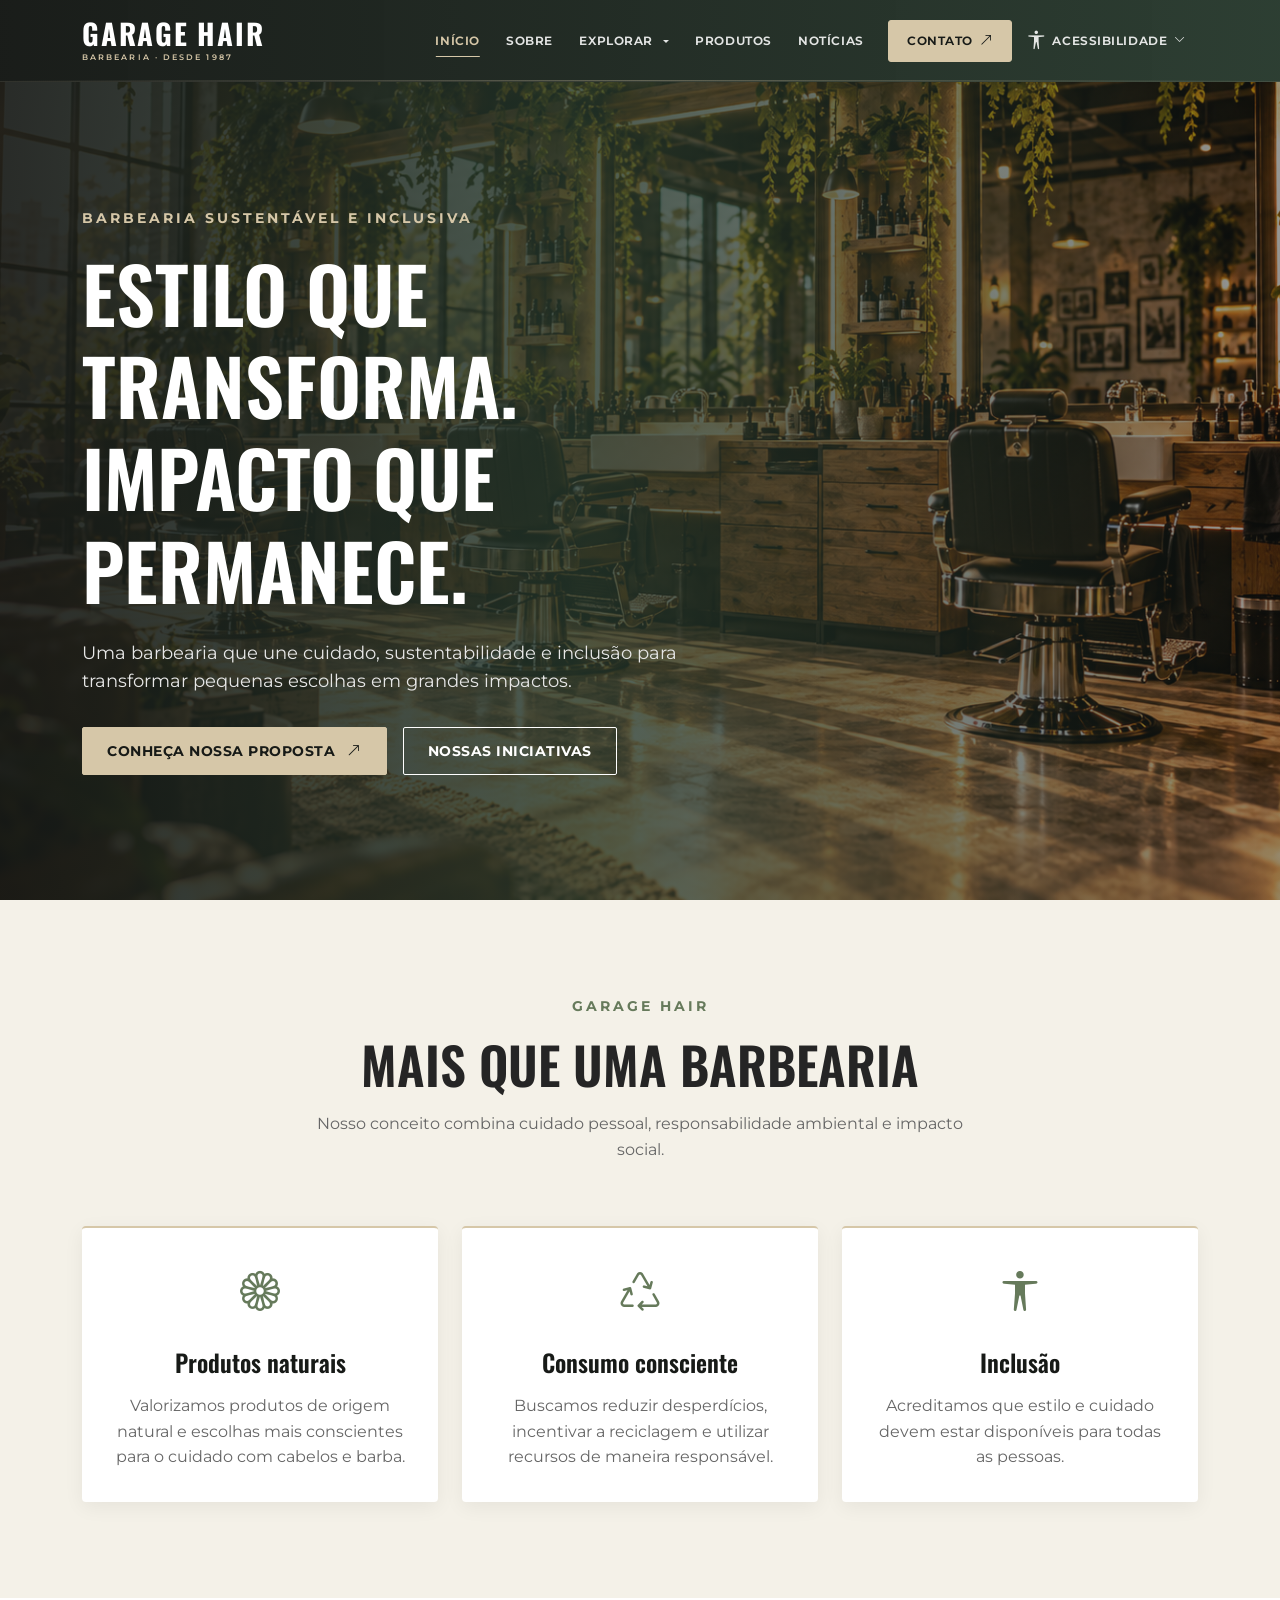
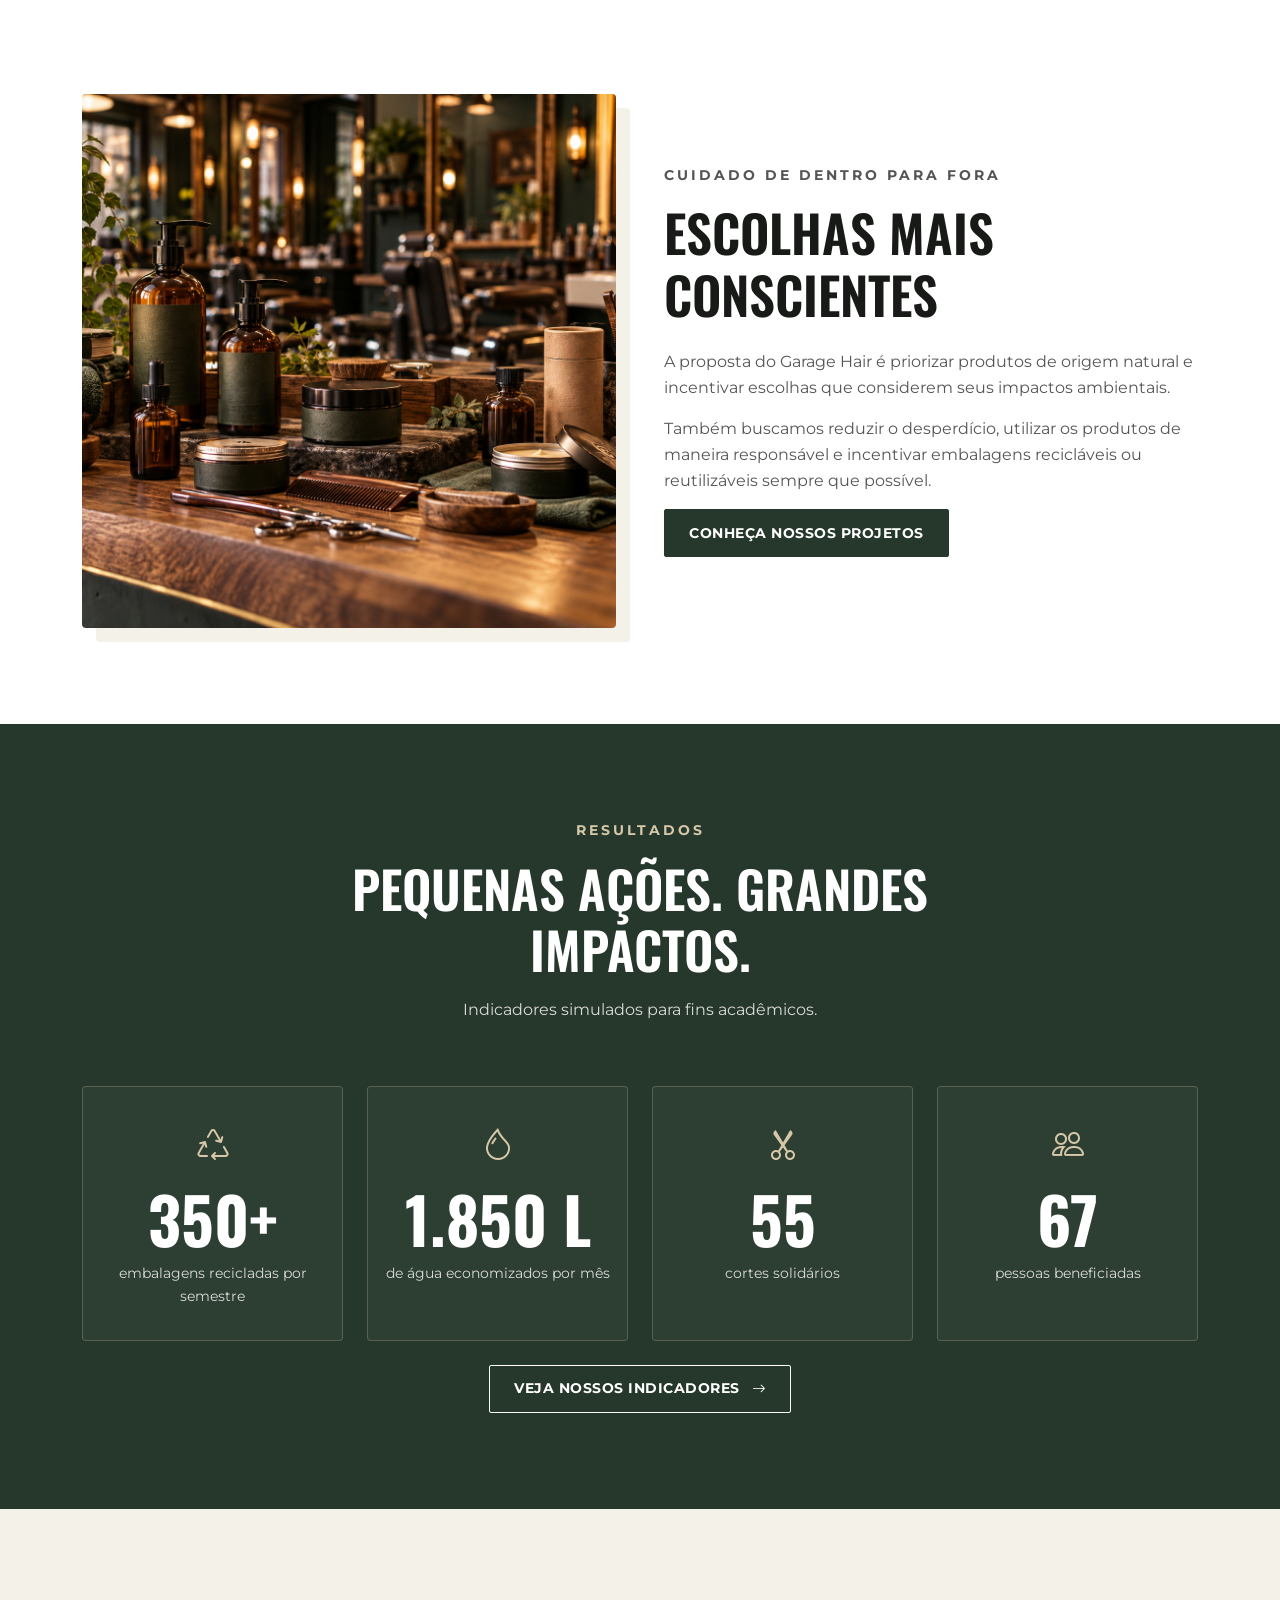
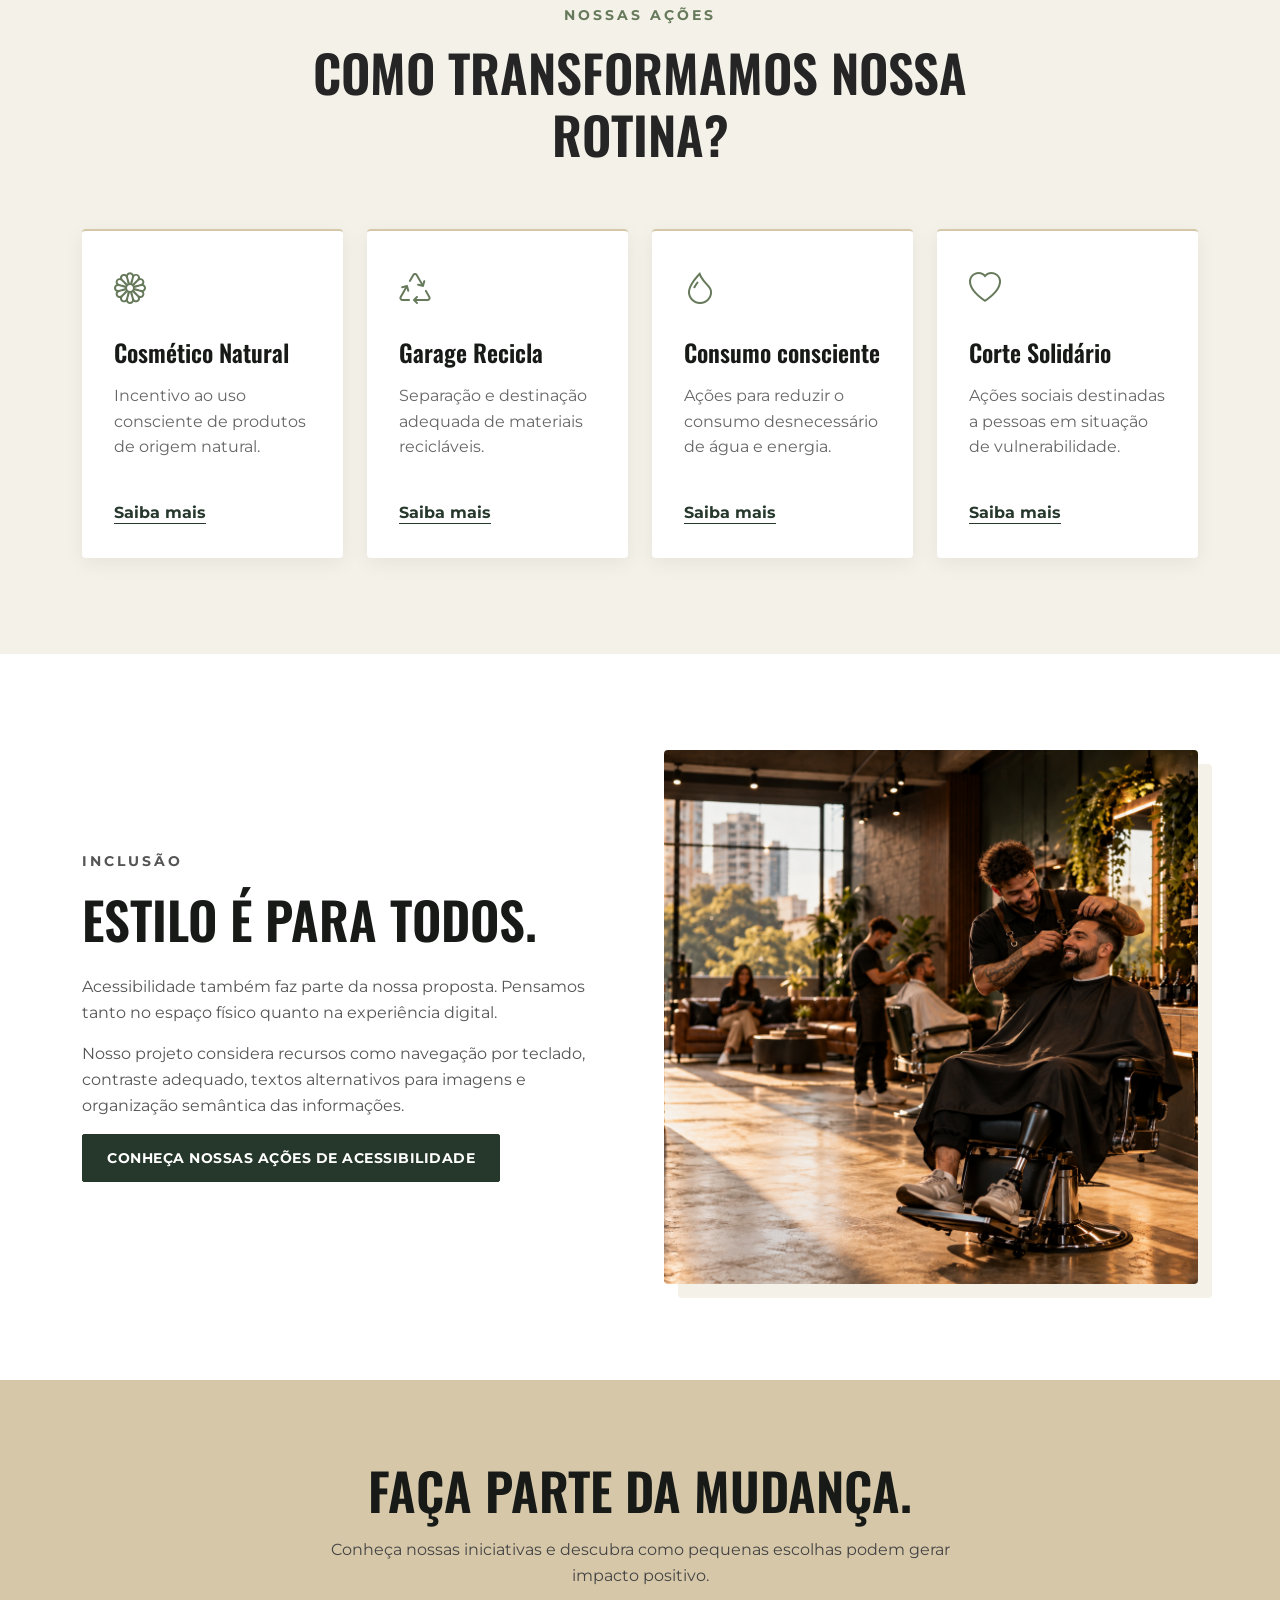
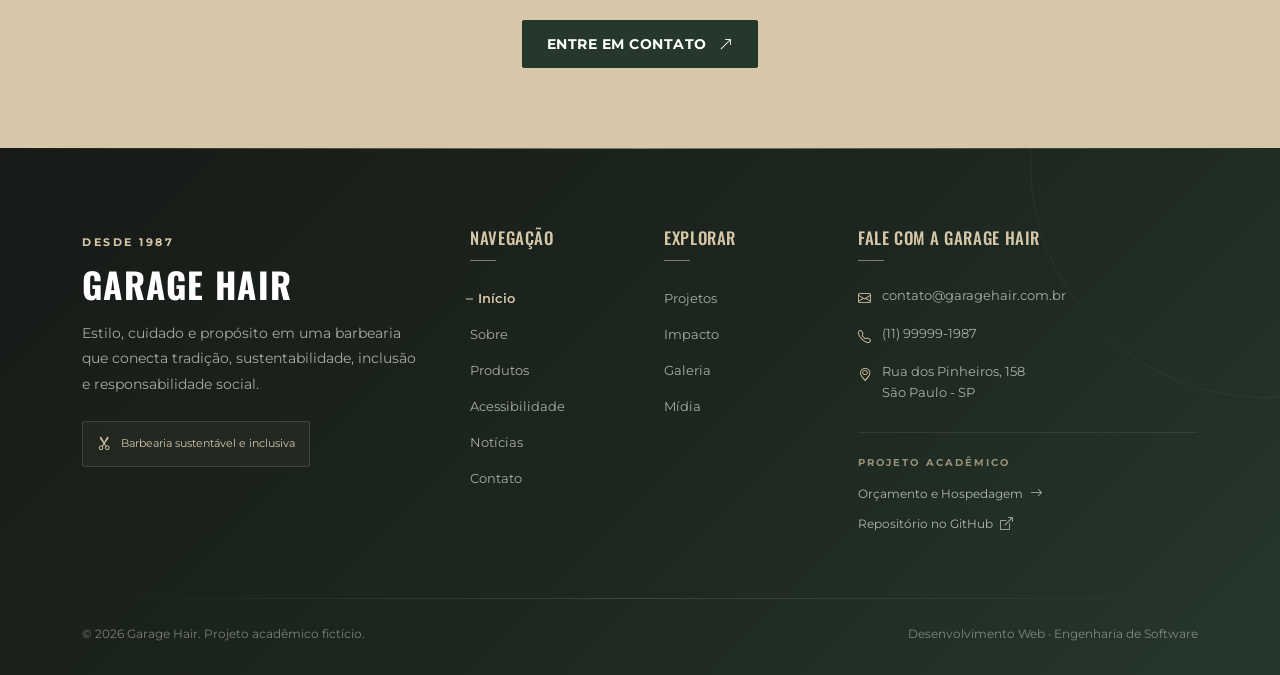
==== commit adb73f5f: "Atualização do readme e implementações de estilização em todas as páginas" ====
--- a/index.html
+++ b/index.html
@@ -37,12 +37,13 @@
     <title>Bem-vindo | Garage Hair</title>
 </head>
 
-<body data-root=".">
+<body data-root="." class="home-page">
+    <a class="pular-conteudo" href="#conteudo-principal">Pular para o conteúdo principal</a>
     <!-- Header -->
     <header id="navbar-component"></header>
 
     <!-- Conteúdo Principal -->
-    <main>
+    <main id="conteudo-principal" tabindex="-1">
         <!-- Hero -->
         <section id="hero" class="hero">
             <div class="container">
@@ -63,18 +64,17 @@
                             Uma barbearia que une cuidado, sustentabilidade e inclusão para transformar pequenas
                             escolhas em grandes impactos.
                         </p>
-                    </div>
-
-                    <!-- Conheça mais sobre nós-->
-                    <div class="hero-buttons">
-
-                        <a href="pages/sobre.html" class="btn btn-primary">
-                            Conheça nossa proposta
-                        </a>
-
-                        <a href="pages/projetos.html" class="btn btn-outline-light">
-                            Nossas iniciativas
-                        </a>
+                        <!-- Conheça mais sobre nós-->
+                        <div class="hero-buttons">
+                            <a href="pages/sobre.html" class="btn btn-primary">
+                                Conheça nossa proposta
+                                <i class="bi bi-arrow-up-right" aria-hidden="true"></i>
+                            </a>
+
+                            <a href="pages/projetos.html" class="btn btn-outline-light">
+                                Nossas iniciativas
+                            </a>
+                        </div>
                     </div>
                 </div>
             </div>
@@ -213,7 +213,8 @@
                             <i class="bi bi-recycle" aria-hidden="true"></i>
 
                             <strong>
-                                350+
+                                <span class="visually-hidden">350+</span>
+                                <span data-counter="350" data-suffix="+" aria-hidden="true">350+</span>
                             </strong>
 
                             <span>
@@ -229,7 +230,8 @@
                             <i class="bi bi-droplet" aria-hidden="true"></i>
 
                             <strong>
-                                1.850 L
+                                <span class="visually-hidden">1.850 litros</span>
+                                <span data-counter="1850" data-suffix=" L" aria-hidden="true">1.850 L</span>
                             </strong>
 
                             <span>
@@ -245,7 +247,8 @@
                             <i class="bi bi-scissors" aria-hidden="true"></i>
 
                             <strong>
-                                55
+                                <span class="visually-hidden">55</span>
+                                <span data-counter="55" aria-hidden="true">55</span>
                             </strong>
 
                             <span>
@@ -261,7 +264,8 @@
                             <i class="bi bi-people" aria-hidden="true"></i>
 
                             <strong>
-                                67
+                                <span class="visually-hidden">67</span>
+                                <span data-counter="67" aria-hidden="true">67</span>
                             </strong>
 
                             <span>
@@ -275,6 +279,7 @@
                 <div class="text-center mt-4">
                     <a href="pages/impacto.html" class="btn btn-outline-light">
                         Veja nossos indicadores
+                        <i class="bi bi-arrow-right" aria-hidden="true"></i>
                     </a>
                 </div>
             </div>
@@ -437,6 +442,7 @@
 
                 <a href="pages/contato.html" class="btn btn-primary">
                     Entre em contato
+                    <i class="bi bi-arrow-up-right" aria-hidden="true"></i>
                 </a>
             </div>
         </section>
@@ -458,6 +464,7 @@
 
     <!-- JS Dedicado -->
     <script src="assets/js/script.js" defer></script>
+    <script src="assets/js/index.js" defer></script>
 </body>
 
-</html>+</html>
--- a/assets/css/style.css
+++ b/assets/css/style.css
@@ -16,7 +16,8 @@
     --garage-light: #f4f1e8;
     --garage-text: #252525;
     --garage-white: #ffffff;
-    --transition: 0.3s ease;
+    --transition: 0.35s cubic-bezier(0.22, 0.61, 0.36, 1);
+    --transition-image: 0.6s cubic-bezier(0.22, 0.61, 0.36, 1);
 }
 
 
@@ -43,6 +44,14 @@
 
 a {
     text-decoration: none;
+}
+
+/* A transição fica no estado normal para suavizar a entrada e a saída.
+   Seletores de baixa prioridade preservam os efeitos de cada componente. */
+:where(a, button, input, select, textarea) {
+    transition: color var(--transition), background-color var(--transition),
+        border-color var(--transition), box-shadow var(--transition),
+        opacity var(--transition), transform var(--transition);
 }
 
 
@@ -326,7 +335,7 @@
     border-radius: 4px;
     color: var(--garage-white);
     cursor: pointer;
-    transition: background-color 0.2s ease, padding-left 0.2s ease;
+    transition: background-color var(--transition), color var(--transition), padding-left var(--transition);
 }
 
 .garage-dropdown .dropdown-item:hover,
@@ -443,7 +452,8 @@
     font-weight: 700;
     letter-spacing: 0.5px;
     text-transform: uppercase;
-    transition: var(--transition);
+    transition: color var(--transition), background-color var(--transition),
+        border-color var(--transition), box-shadow var(--transition), transform var(--transition);
 }
 
 
@@ -531,7 +541,7 @@
 /* Efeito hover */
 
 .card:hover {
-    transform: translateY(-6px);
+    transform: translateY(-4px);
     box-shadow: 0 12px 30px rgba(0, 0, 0, 0.10);
 }
 
@@ -587,6 +597,33 @@
     max-width: 650px;
     margin: 0 auto 2rem;
     color: #444;
+}
+
+/* O botão precisa se destacar sobre o fundo bege das chamadas finais. */
+.cta .btn-primary {
+    background-color: var(--garage-green);
+    border-color: var(--garage-green);
+    color: var(--garage-white);
+}
+
+.cta .btn-primary:is(:hover, :focus-visible) {
+    background-color: var(--garage-dark);
+    border-color: var(--garage-dark);
+    color: var(--garage-white);
+}
+
+.cta .btn-primary:focus-visible {
+    outline-color: var(--garage-dark);
+}
+
+/* Entrada discreta; o conteúdo permanece visível sem JavaScript. */
+@keyframes garage-enter {
+    from { opacity: 0.55; transform: translateY(16px); }
+    to { opacity: 1; transform: translateY(0); }
+}
+
+.reveal-enter {
+    animation: garage-enter 0.7s cubic-bezier(0.22, 0.61, 0.36, 1) backwards;
 }
 
 /* =========================================================
@@ -1159,9 +1196,141 @@
 button:focus-visible,
 input:focus-visible,
 textarea:focus-visible,
-select:focus-visible {
+select:focus-visible,
+audio:focus-visible,
+video:focus-visible,
+iframe:focus-visible,
+.btn-check:focus-visible + .preferencia-card {
     outline: 3px solid var(--garage-beige);
     outline-offset: 3px;
+}
+
+:where(a, button, input, select, textarea, audio, video, iframe) {
+    scroll-margin-block: 7rem 2rem;
+}
+
+main[id] {
+    scroll-margin-top: 7rem;
+}
+
+.pular-conteudo {
+    position: fixed;
+    top: 1rem;
+    left: 1rem;
+    z-index: 2000;
+    max-width: calc(100% - 2rem);
+    padding: 0.8rem 1rem;
+    border: 1px solid var(--garage-beige);
+    border-radius: 3px;
+    background-color: var(--garage-dark);
+    color: var(--garage-white);
+    font-weight: 700;
+    transform: translateY(calc(-100% - 2rem));
+    transition: none;
+}
+
+.pular-conteudo:focus {
+    transform: none;
+}
+
+.carousel-pause {
+    position: absolute;
+    top: 0.75rem;
+    right: 0.75rem;
+    z-index: 3;
+    min-height: 44px;
+    max-width: calc(100% - 1.5rem);
+    padding: 0.5rem 0.75rem;
+    border: 1px solid var(--garage-beige);
+    border-radius: 3px;
+    background: var(--garage-dark);
+    color: var(--garage-white);
+    font-size: 0.8rem;
+    font-weight: 600;
+}
+
+.carousel-pause:is(:hover, :focus-visible) {
+    background: var(--garage-green);
+}
+
+.carousel-pause:disabled {
+    cursor: default;
+}
+
+html.high-contrast .btn-check:focus-visible + .preferencia-card {
+    outline-color: var(--contrast-accent);
+}
+
+/* Redução manual de movimentos e preferência do dispositivo. */
+html.reduced-motion *,
+html.reduced-motion *::before,
+html.reduced-motion *::after {
+    animation-duration: 0.01ms !important;
+    animation-iteration-count: 1 !important;
+    transition-duration: 0.01ms !important;
+    scroll-behavior: auto !important;
+}
+
+html.reduced-motion {
+    scroll-behavior: auto !important;
+}
+
+/* Remove somente deslocamentos decorativos; preserva o posicionamento
+   de dropdowns, carrosséis e componentes do Bootstrap. */
+html.reduced-motion :is(
+    .card, .produto-card, .midia-card, .noticia-card, .contato-card,
+    .indicador-card, .impacto-item, .overview-card, .price-card, .hosting-card,
+    .recurso-acessibilidade, .preferencia-card, .identidade-item, .reveal-enter,
+    .galeria-item img, .galeria-item figcaption, .galeria-historia-imagem img,
+    .midia-audio-imagem img, .midia-card-imagem img, .noticia-card-imagem img,
+    .noticia-destaque-imagem img, .sobre-image, .btn, .btn-garage,
+    .btn-enviar, .btn-acessibilidade, .btn-midia, .btn-galeria, .btn-galeria-cta,
+    .filtro-btn, .btn i, .btn-enviar i, .sobre-history-link i, .contato-arrow,
+    .footer-menu a, .nav-link-contato i, .accessibility-page-link i
+) {
+    transform: none !important;
+}
+
+html.reduced-motion .reveal-enter {
+    animation: none !important;
+}
+
+html.reduced-motion :is(section, .hero) {
+    background-attachment: scroll !important;
+}
+
+@media (prefers-reduced-motion: reduce) {
+    html:not(.motion-allowed),
+    html:not(.motion-allowed) *,
+    html:not(.motion-allowed) *::before,
+    html:not(.motion-allowed) *::after {
+        animation-duration: 0.01ms !important;
+        animation-iteration-count: 1 !important;
+        transition-duration: 0.01ms !important;
+        scroll-behavior: auto !important;
+    }
+
+    html:not(.motion-allowed) :is(
+        .card, .produto-card, .midia-card, .noticia-card, .contato-card,
+        .indicador-card, .impacto-item, .overview-card, .price-card, .hosting-card,
+        .recurso-acessibilidade, .preferencia-card, .identidade-item, .reveal-enter,
+        .galeria-item img, .galeria-item figcaption, .galeria-historia-imagem img,
+        .midia-audio-imagem img, .midia-card-imagem img, .noticia-card-imagem img,
+        .noticia-destaque-imagem img, .sobre-image, .btn, .btn-garage,
+        .btn-enviar, .btn-acessibilidade, .btn-midia, .btn-galeria, .btn-galeria-cta,
+        .filtro-btn, .btn i, .btn-enviar i, .sobre-history-link i, .contato-arrow,
+        .footer-menu a, .nav-link-contato i, .accessibility-page-link i
+    ) {
+        transform: none !important;
+    }
+
+    html:not(.motion-allowed) .reveal-enter {
+        animation: none !important;
+    }
+
+    html:not(.motion-allowed) :is(section, .hero) {
+        background-attachment: scroll !important;
+    }
 }
 
 /* =========================================================
--- a/assets/css/index.css
+++ b/assets/css/index.css
@@ -4,8 +4,7 @@
 
 .hero {
     position: relative;
-    height: 100vh;
-    min-height: 100vh;
+    min-height: calc(100svh - 82px);
     display: flex;
     align-items: center;
     background-image: url("../images/hero/hero.png");
@@ -128,7 +127,12 @@
 /* Indicadores */
 
 .impacto-item {
+    height: 100%;
     padding: 2rem 1rem;
+    border: 1px solid rgba(214, 199, 168, 0.25);
+    border-radius: 4px;
+    background: rgba(255, 255, 255, 0.035);
+    transition: transform 0.3s ease, border-color 0.3s ease, background-color 0.3s ease;
 }
 
 
@@ -156,10 +160,118 @@
 
 /* Descrição */
 
-.impacto-item span {
+.impacto-item > span {
     display: block;
     color: #d9d9d9;
     font-size: 0.9rem;
+}
+
+.impacto-item strong {
+    font-variant-numeric: tabular-nums;
+}
+
+.impacto-item:hover {
+    transform: translateY(-5px);
+    border-color: var(--garage-beige);
+    background: rgba(214, 199, 168, 0.08);
+}
+
+/* Acabamentos exclusivos da página inicial. */
+.home-page main .btn {
+    display: inline-flex;
+    align-items: center;
+    justify-content: center;
+    gap: 0.75rem;
+    min-height: 48px;
+    max-width: 100%;
+    white-space: normal;
+    --bs-btn-active-bg: var(--garage-olive);
+    --bs-btn-active-border-color: var(--garage-olive);
+    --bs-btn-active-color: var(--garage-white);
+}
+
+.home-page main .btn i {
+    flex-shrink: 0;
+    transition: transform 0.25s ease;
+}
+
+.home-page main .btn:is(:hover, :focus-visible) i {
+    transform: translateX(3px);
+}
+
+.home-page :is(#produtos, #acessibilidade, #cta) .btn-primary {
+    background-color: var(--garage-green);
+    border-color: var(--garage-green);
+    color: var(--garage-white);
+}
+
+.home-page :is(#produtos, #acessibilidade, #cta) .btn-primary:is(:hover, :focus-visible) {
+    background-color: var(--garage-dark);
+    border-color: var(--garage-dark);
+}
+
+.home-page :is(#produtos, #acessibilidade, #cta) .btn:focus-visible {
+    outline-color: var(--garage-dark);
+}
+
+.home-page :is(#produtos, #acessibilidade) .row {
+    --bs-gutter-x: 3rem;
+    row-gap: 2rem;
+}
+
+.home-page :is(#produtos, #acessibilidade) img {
+    aspect-ratio: 1 / 1;
+    box-shadow: 14px 14px 0 var(--garage-light);
+}
+
+.home-page #proposta .card,
+.home-page .iniciativa-card {
+    border-top: 2px solid var(--garage-beige);
+}
+
+.home-page .iniciativa-card .card-body {
+    display: flex;
+    flex-direction: column;
+    align-items: flex-start;
+}
+
+.home-page .iniciativa-card a {
+    margin-top: auto;
+    padding-top: 1.5rem;
+    text-decoration: underline;
+    text-underline-offset: 5px;
+}
+
+.home-page .iniciativa-card p {
+    margin-bottom: 1rem;
+}
+
+/* O conteúdo permanece visível mesmo sem JavaScript. */
+@keyframes home-enter {
+    from { opacity: 0.5; transform: translateY(18px); }
+    to { opacity: 1; transform: translateY(0); }
+}
+
+.home-reveal {
+    animation: home-enter 0.65s ease backwards;
+}
+
+html.reduced-motion .home-page :is(.home-reveal, .btn i, .impacto-item, .card),
+html.reduced-motion .home-page .hero {
+    animation: none !important;
+    transform: none !important;
+    background-attachment: scroll;
+}
+
+@media (prefers-reduced-motion: reduce) {
+    html:not(.motion-allowed) .home-page :is(.home-reveal, .btn i, .impacto-item, .card) {
+        animation: none !important;
+        transform: none !important;
+    }
+
+    html:not(.motion-allowed) .home-page .hero {
+        background-attachment: scroll;
+    }
 }
 
 
@@ -224,7 +336,7 @@
 
 @media (max-width: 991px) {
     .hero {
-        min-height: auto;
+        min-height: calc(100svh - 82px);
         padding: 5rem 0;
         background-attachment: scroll;
         background-position: center;
@@ -246,7 +358,8 @@
     }
 
     .hero h1 {
-        font-size: 2.8rem;
+        font-size: clamp(2rem, 7vw, 2.8rem);
+        overflow-wrap: anywhere;
     }
 
     .hero-text {
@@ -269,6 +382,19 @@
 
 @media (max-width: 480px) {
     .hero h1 {
-        font-size: 2.3rem;
-    }
-}+        font-size: clamp(1.8rem, 8vw, 2.3rem);
+    }
+
+    .impacto-item {
+        padding: 1.5rem 0.65rem;
+    }
+
+    .impacto-item strong {
+        font-size: clamp(1.65rem, 7vw, 2.5rem);
+    }
+
+    .impacto-item > span {
+        font-size: 0.8rem;
+        overflow-wrap: anywhere;
+    }
+}
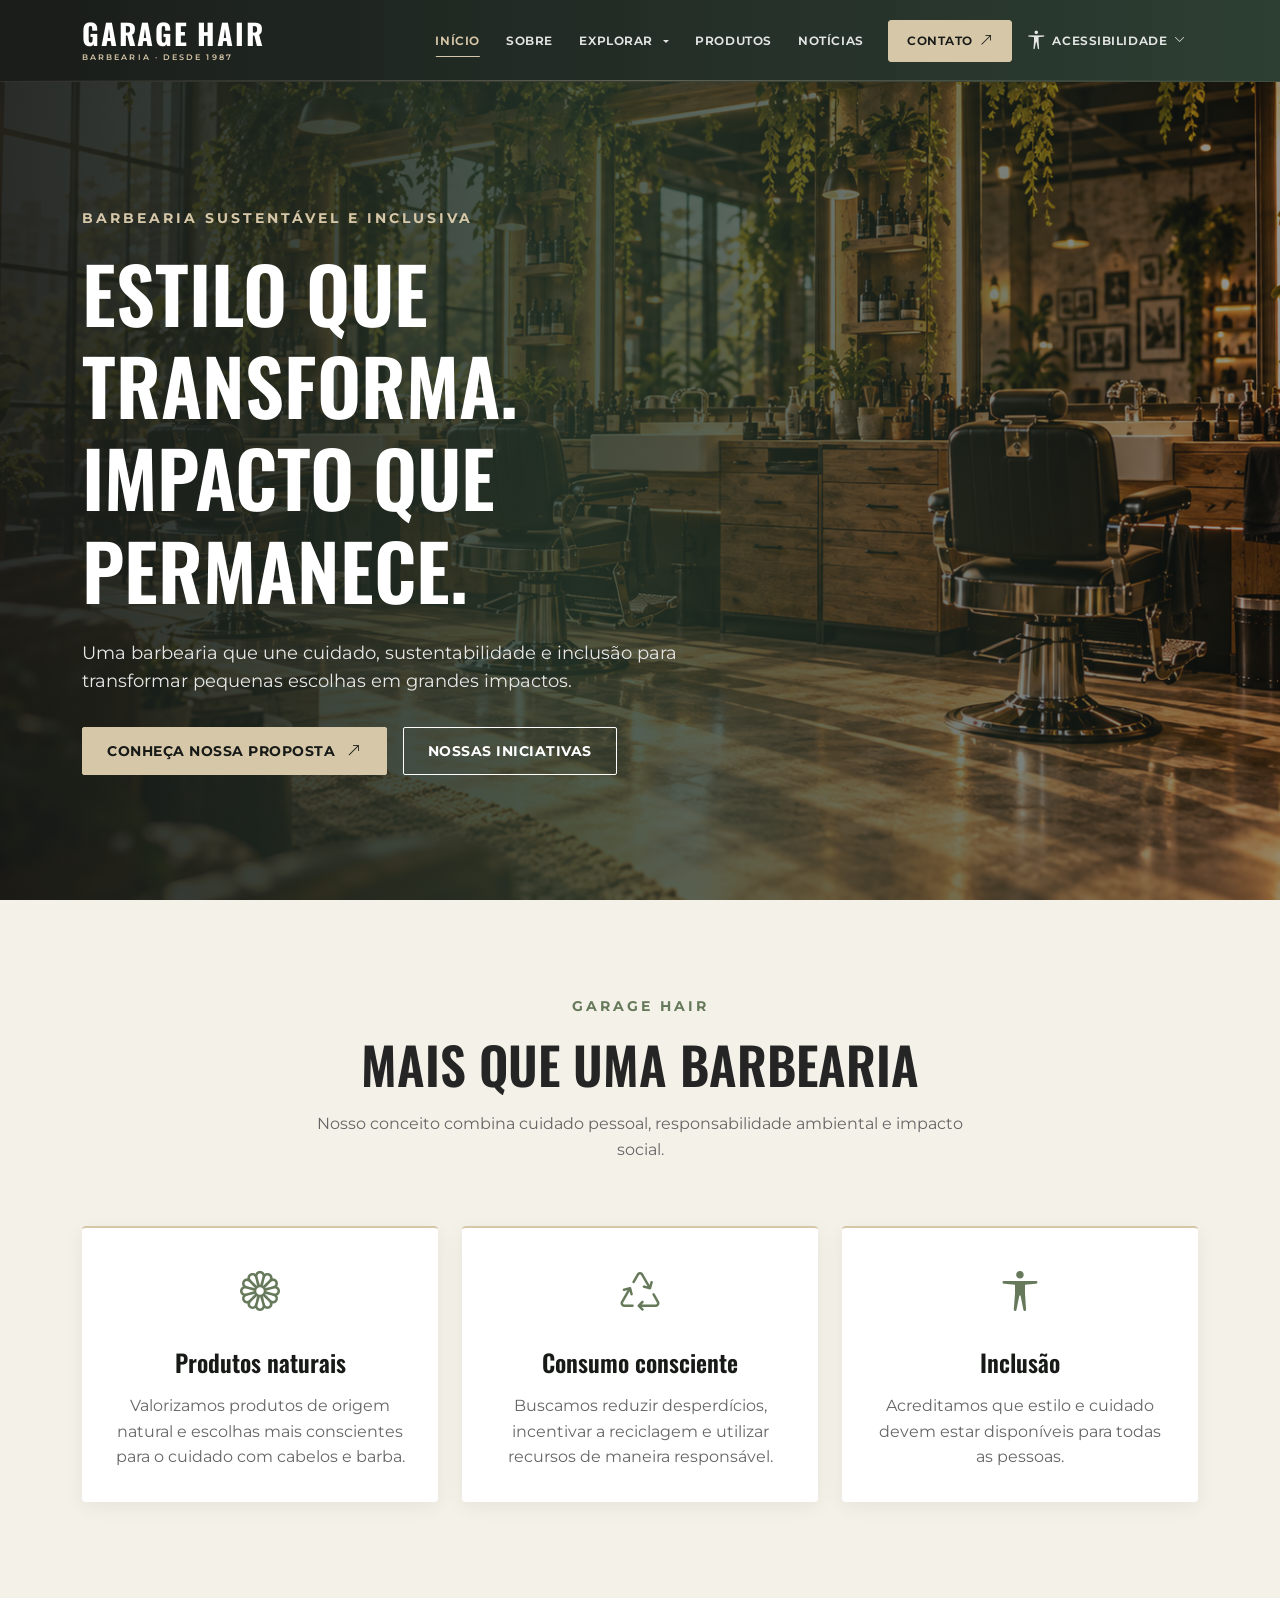
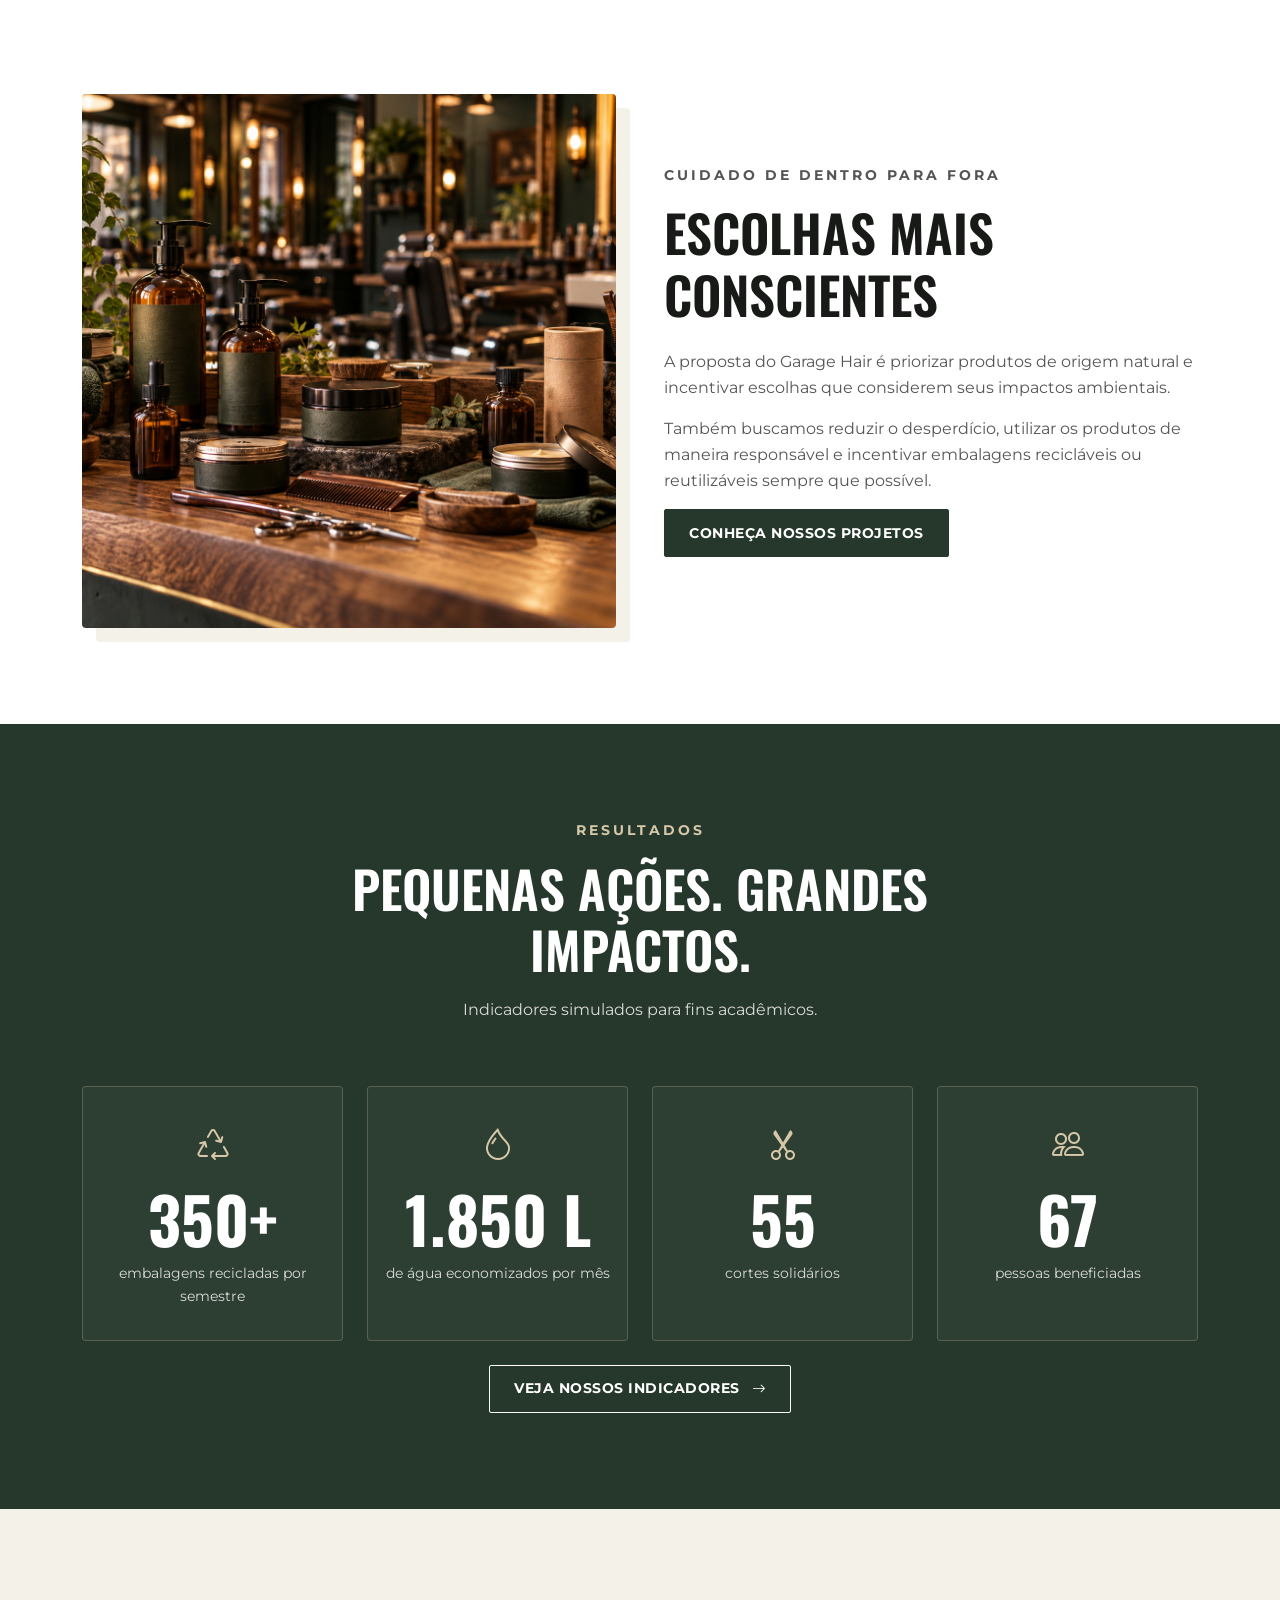
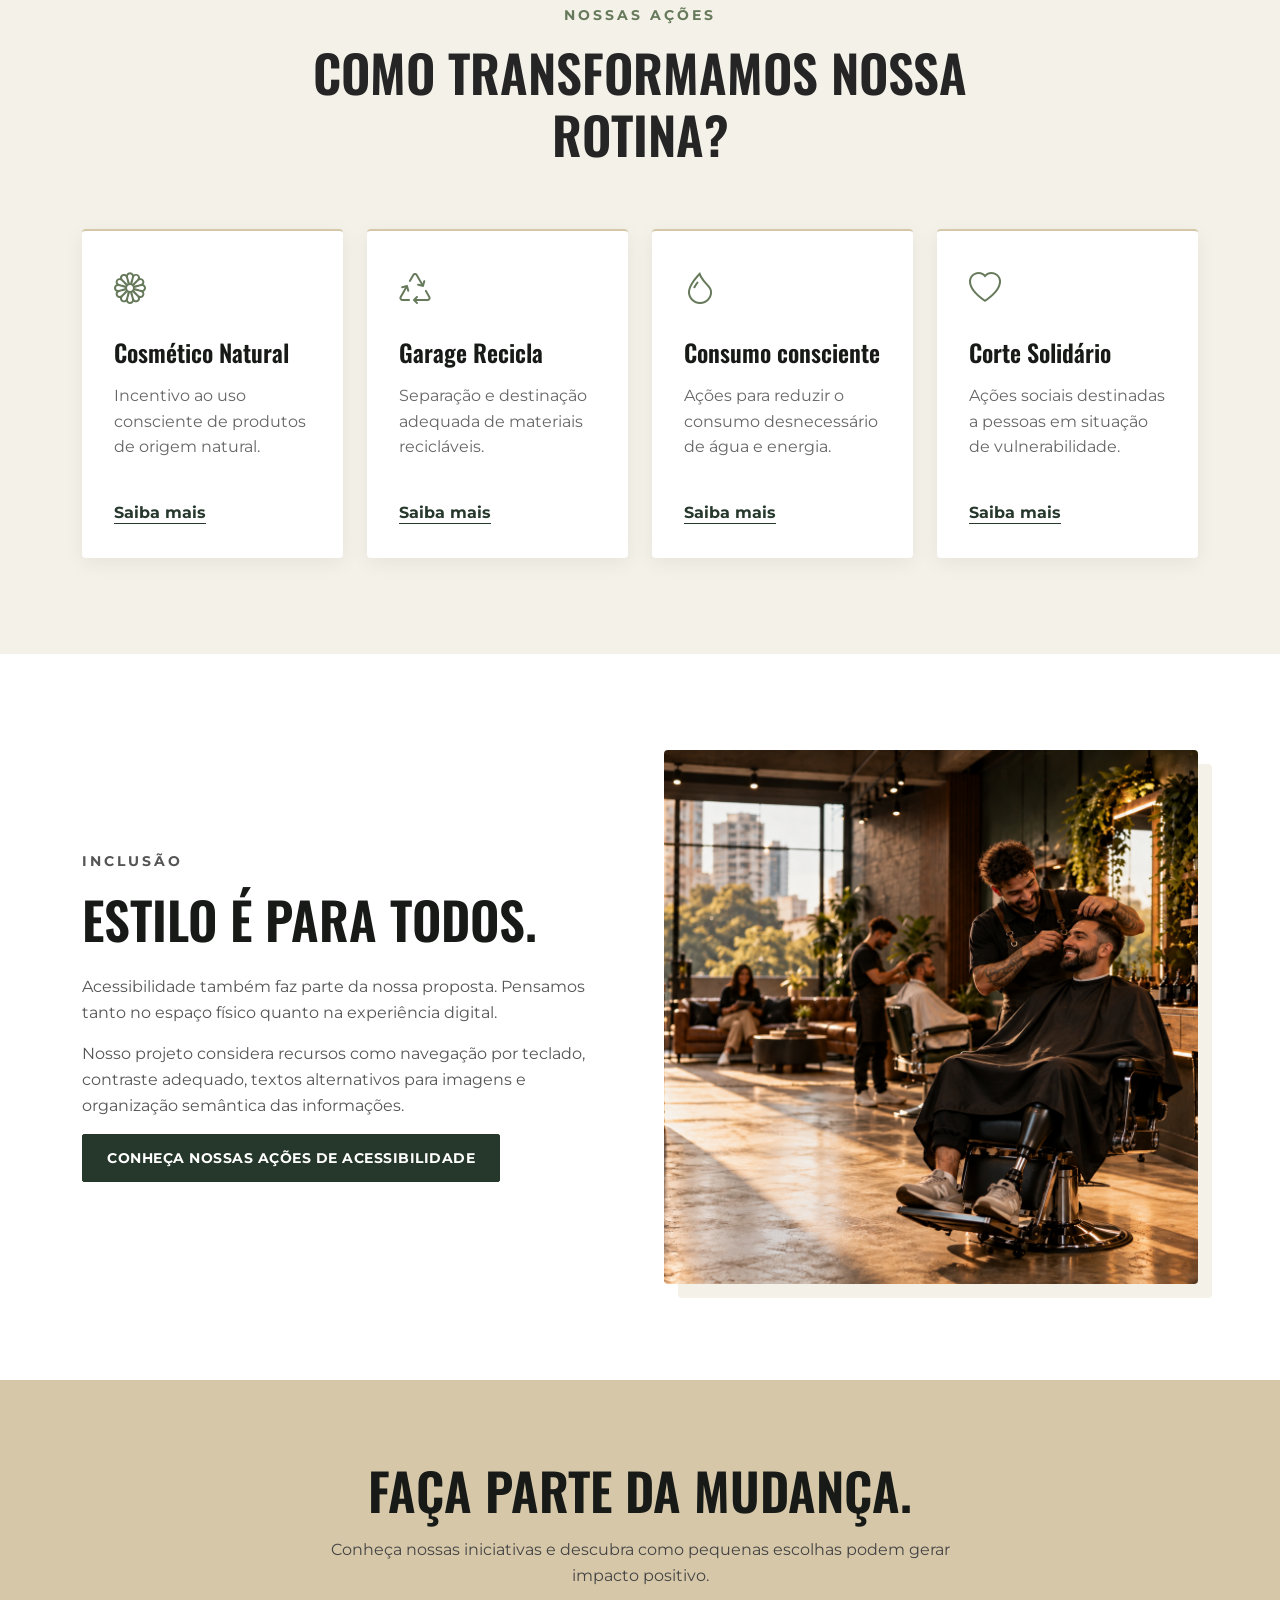
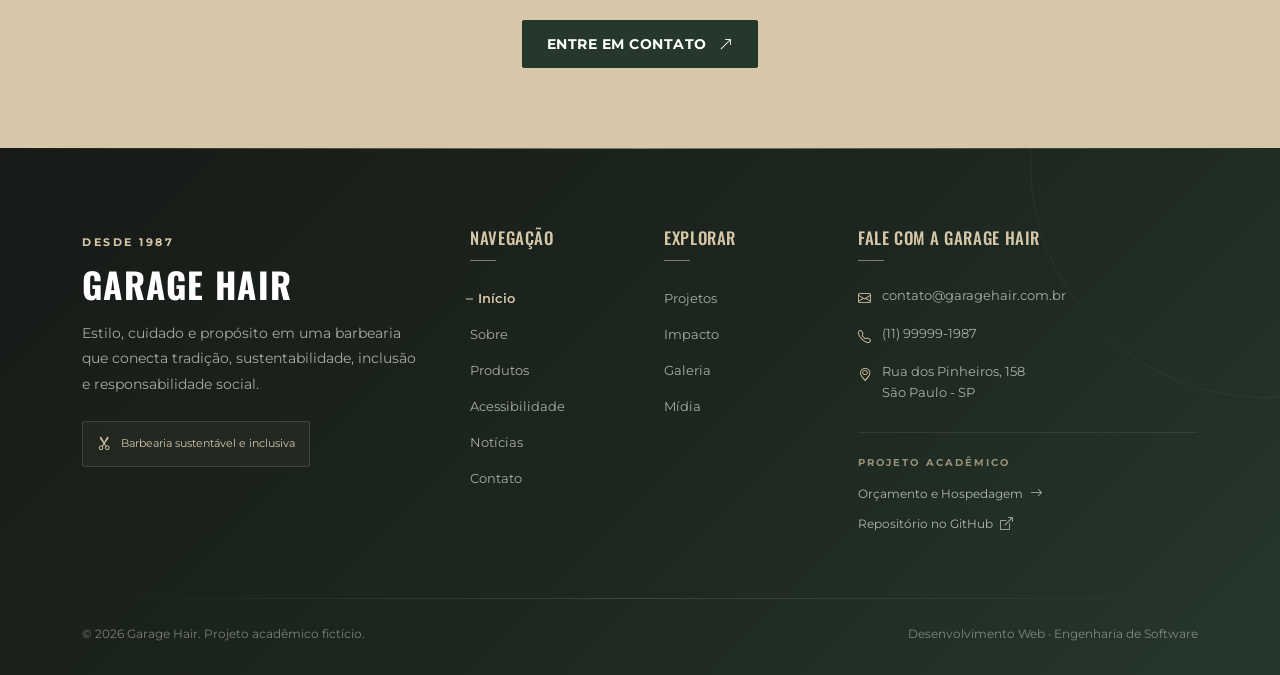
==== commit 0c1c01e9: "Ajuste de identação e transcrição de audio" ====
--- a/index.html
+++ b/index.html
@@ -1,470 +1,458 @@
 <!DOCTYPE html>
 <html lang="pt-BR">
-
-<head>
-    <meta charset="UTF-8">
-    <meta http-equiv="X-UA-Compatible" content="IE=edge">
-    <meta name="viewport" content="width=device-width, initial-scale=1.0">
-
-    <meta name="description"
-        content="Garage Hair: uma proposta de barbearia sustentável e inclusiva, unindo estilo, sustentabilidade e impacto social.">
-
-    <!-- Bootstrap min -->
-    <link href="https://cdn.jsdelivr.net/npm/bootstrap@5.3.8/dist/css/bootstrap.min.css" rel="stylesheet"
-        integrity="sha384-sRIl4kxILFvY47J16cr9ZwB07vP4J8+LH7qKQnuqkuIAvNWLzeN8tE5YBujZqJLB" crossorigin="anonymous">
-
-    <!-- Bootstrap icons -->
-    <!-- Option 1: Include in HTML -->
-    <link rel="stylesheet" href="https://cdn.jsdelivr.net/npm/bootstrap-icons@1.13.2/font/bootstrap-icons.min.css">
-
-    <!-- Font Google -->
-    <link rel="preconnect" href="https://fonts.googleapis.com">
-    <link rel="preconnect" href="https://fonts.gstatic.com" crossorigin>
-    <link
-        href="https://fonts.googleapis.com/css2?family=Montserrat:ital,wght@0,100..900;1,100..900&family=Oswald:wght@200..700&display=swap"
-        rel="stylesheet">
-
-    <!-- Favicon -->
-    <link rel="icon" type="image/x-icon" href="assets/images/icones/favicon.png">
-
-    <!-- CSS global -->
-    <link rel="stylesheet" href="assets/css/style.css">
-
-    <!-- CSS específico da página -->
-    <link rel="stylesheet" href="assets/css/index.css">
-
-    <!-- Título -->
-    <title>Bem-vindo | Garage Hair</title>
-</head>
-
-<body data-root="." class="home-page">
-    <a class="pular-conteudo" href="#conteudo-principal">Pular para o conteúdo principal</a>
-    <!-- Header -->
-    <header id="navbar-component"></header>
-
-    <!-- Conteúdo Principal -->
-    <main id="conteudo-principal" tabindex="-1">
-        <!-- Hero -->
-        <section id="hero" class="hero">
-            <div class="container">
-                <div class="row align-items-center">
-
-                    <!-- Hero -->
-                    <div class="col-lg-7">
-                        <p class="hero-subtitle">
-                            BARBEARIA SUSTENTÁVEL E INCLUSIVA
-                        </p>
-
-                        <h1>
-                            Estilo que transforma.
-                            <br> Impacto que permanece.
-                        </h1>
-
-                        <p class="hero-text">
-                            Uma barbearia que une cuidado, sustentabilidade e inclusão para transformar pequenas
-                            escolhas em grandes impactos.
-                        </p>
-                        <!-- Conheça mais sobre nós-->
-                        <div class="hero-buttons">
-                            <a href="pages/sobre.html" class="btn btn-primary">
-                                Conheça nossa proposta
-                                <i class="bi bi-arrow-up-right" aria-hidden="true"></i>
-                            </a>
-
-                            <a href="pages/projetos.html" class="btn btn-outline-light">
-                                Nossas iniciativas
-                            </a>
-                        </div>
-                    </div>
-                </div>
-            </div>
-        </section>
-
-        <!-- Proposta -->
-        <section id="proposta" class="section">
-            <div class="container">
-                <div class="section-title text-center">
-                    <p>GARAGE HAIR</p>
-
-                    <h2>
-                        Mais que uma barbearia
-                    </h2>
-
-                    <p>
-                        Nosso conceito combina cuidado pessoal, responsabilidade ambiental e impacto social.
-                    </p>
-                </div>
-
-                <div class="row g-4">
-
-                    <!-- Produtos naturais -->
-                    <div class="col-md-4">
-                        <article class="card h-100">
-                            <div class="card-body text-center">
-                                <i class="bi bi-flower1" aria-hidden="true"></i>
-
-                                <h3>
-                                    Produtos naturais
-                                </h3>
-
-                                <p>
-                                    Valorizamos produtos de origem natural e escolhas mais conscientes para o cuidado
-                                    com cabelos e barba.
-                                </p>
-                            </div>
-                        </article>
-                    </div>
-
-                    <!-- Consumo consciente -->
-                    <div class="col-md-4">
-                        <article class="card h-100">
-                            <div class="card-body text-center">
-                                <i class="bi bi-recycle" aria-hidden="true"></i>
-
-                                <h3>
-                                    Consumo consciente
-                                </h3>
-
-                                <p>
-                                    Buscamos reduzir desperdícios, incentivar a reciclagem e utilizar recursos de
-                                    maneira responsável.
-                                </p>
-                            </div>
-                        </article>
-                    </div>
-
-                    <!-- Inclusão -->
-                    <div class="col-md-4">
-                        <article class="card h-100">
-                            <div class="card-body text-center">
-                                <i class="bi bi-universal-access" aria-hidden="true"></i>
-
-                                <h3>
-                                    Inclusão
-                                </h3>
-
-                                <p>
-                                    Acreditamos que estilo e cuidado devem estar disponíveis para todas as pessoas.
-                                </p>
-                            </div>
-                        </article>
-                    </div>
-                </div>
-            </div>
-        </section>
-
-        <!-- Produtos Naturais-->
-        <section id="produtos" class="section">
-            <div class="container">
-                <div class="row align-items-center">
-                    <!-- Imagem -->
-                    <div class="col-lg-6">
-                        <img src="assets/images/index/produtos_naturais.png" class="img-fluid"
-                            alt="Produtos para cabelo e barba organizados sobre uma bancada de madeira">
-                    </div>
-
-                    <!-- Texto -->
-                    <div class="col-lg-6">
-                        <p class="section-subtitle">
-                            CUIDADO DE DENTRO PARA FORA
-                        </p>
-
-                        <h2>
-                            Escolhas mais conscientes
-                        </h2>
-
-                        <p>
-                            A proposta do Garage Hair é priorizar produtos de origem natural e incentivar escolhas que
-                            considerem seus impactos ambientais.
-                        </p>
-
-                        <p>
-                            Também buscamos reduzir o desperdício, utilizar os produtos de maneira responsável e
-                            incentivar embalagens recicláveis ou reutilizáveis sempre que possível.
-                        </p>
-
-                        <a href="pages/projetos.html" class="btn btn-primary">
-                            Conheça nossos projetos
-                        </a>
-                    </div>
-                </div>
-            </div>
-        </section>
-
-        <!-- Impacto -->
-        <section id="impacto" class="section impacto">
-            <div class="container">
-                <div class="section-title text-center">
-                    <p>RESULTADOS</p>
-
-                    <h2>
-                        Pequenas ações. Grandes impactos.
-                    </h2>
-
-                    <p>
-                        Indicadores simulados para fins acadêmicos.
-                    </p>
-                </div>
-
-                <div class="row g-4">
-                    <!-- Indicador 1 -->
-                    <div class="col-6 col-lg-3">
-                        <div class="impacto-item text-center">
-                            <i class="bi bi-recycle" aria-hidden="true"></i>
-
-                            <strong>
-                                <span class="visually-hidden">350+</span>
-                                <span data-counter="350" data-suffix="+" aria-hidden="true">350+</span>
-                            </strong>
-
-                            <span>
-                                embalagens recicladas por semestre
-                            </span>
-                        </div>
-                    </div>
-
-
-                    <!-- Indicador 2 -->
-                    <div class="col-6 col-lg-3">
-                        <div class="impacto-item text-center">
-                            <i class="bi bi-droplet" aria-hidden="true"></i>
-
-                            <strong>
-                                <span class="visually-hidden">1.850 litros</span>
-                                <span data-counter="1850" data-suffix=" L" aria-hidden="true">1.850 L</span>
-                            </strong>
-
-                            <span>
-                                de água economizados por mês
-                            </span>
-                        </div>
-                    </div>
-
-
-                    <!-- Indicador 3 -->
-                    <div class="col-6 col-lg-3">
-                        <div class="impacto-item text-center">
-                            <i class="bi bi-scissors" aria-hidden="true"></i>
-
-                            <strong>
-                                <span class="visually-hidden">55</span>
-                                <span data-counter="55" aria-hidden="true">55</span>
-                            </strong>
-
-                            <span>
-                                cortes solidários
-                            </span>
-                        </div>
-                    </div>
-
-
-                    <!-- Indicador 4 -->
-                    <div class="col-6 col-lg-3">
-                        <div class="impacto-item text-center">
-                            <i class="bi bi-people" aria-hidden="true"></i>
-
-                            <strong>
-                                <span class="visually-hidden">67</span>
-                                <span data-counter="67" aria-hidden="true">67</span>
-                            </strong>
-
-                            <span>
-                                pessoas beneficiadas
-                            </span>
-                        </div>
-                    </div>
-                </div>
-
-
-                <div class="text-center mt-4">
-                    <a href="pages/impacto.html" class="btn btn-outline-light">
-                        Veja nossos indicadores
-                        <i class="bi bi-arrow-right" aria-hidden="true"></i>
-                    </a>
-                </div>
-            </div>
-        </section>
-
-        <!-- Iniciativas -->
-        <section id="iniciativas" class="section">
-            <div class="container">
-                <div class="section-title text-center">
-                    <p>NOSSAS AÇÕES</p>
-
-                    <h2>
-                        Como transformamos nossa rotina?
-                    </h2>
-                </div>
-
-
-                <div class="row g-4">
-                    <!-- Projeto 1 -->
-                    <div class="col-md-6 col-lg-3">
-                        <article class="card iniciativa-card h-100">
-                            <div class="card-body">
-                                <i class="bi bi-flower1" aria-hidden="true"></i>
-
-                                <h3>
-                                    Cosmético Natural
-                                </h3>
-
-                                <p>
-                                    Incentivo ao uso consciente de produtos de origem natural.
-                                </p>
-
-                                <a href="pages/projetos.html">
-                                    Saiba mais
+    <head>
+        <meta charset="UTF-8">
+        <meta http-equiv="X-UA-Compatible" content="IE=edge">
+        <meta name="viewport" content="width=device-width, initial-scale=1.0">
+
+        <meta name="description"
+            content="Garage Hair: uma proposta de barbearia sustentável e inclusiva, unindo estilo, sustentabilidade e impacto social.">
+
+        <!-- Bootstrap — estilos -->
+        <link href="https://cdn.jsdelivr.net/npm/bootstrap@5.3.8/dist/css/bootstrap.min.css" rel="stylesheet"
+            integrity="sha384-sRIl4kxILFvY47J16cr9ZwB07vP4J8+LH7qKQnuqkuIAvNWLzeN8tE5YBujZqJLB" crossorigin="anonymous">
+
+        <!-- Bootstrap Icons -->
+        <link rel="stylesheet" href="https://cdn.jsdelivr.net/npm/bootstrap-icons@1.13.2/font/bootstrap-icons.min.css">
+
+        <!-- Fontes — Google Fonts -->
+        <link rel="preconnect" href="https://fonts.googleapis.com">
+        <link rel="preconnect" href="https://fonts.gstatic.com" crossorigin>
+        <link
+            href="https://fonts.googleapis.com/css2?family=Montserrat:ital,wght@0,100..900;1,100..900&family=Oswald:wght@200..700&display=swap"
+            rel="stylesheet">
+
+        <!-- Favicon -->
+        <link rel="icon" type="image/x-icon" href="assets/images/icones/favicon.png">
+
+        <!-- CSS global -->
+        <link rel="stylesheet" href="assets/css/style.css">
+
+        <!-- CSS específico da página -->
+        <link rel="stylesheet" href="assets/css/index.css">
+
+        <!-- Título -->
+        <title>Bem-vindo | Garage Hair</title>
+    </head>
+
+    <body data-root="." class="home-page">
+        <a class="pular-conteudo" href="#conteudo-principal">Pular para o conteúdo principal</a>
+        <!-- Navegação compartilhada -->
+        <header id="navbar-component"></header>
+
+        <!-- Conteúdo principal -->
+        <main id="conteudo-principal" tabindex="-1">
+            <!-- Hero -->
+            <section id="hero" class="hero">
+                <div class="container">
+                    <div class="row align-items-center">
+                        <!-- Hero -->
+                        <div class="col-lg-7">
+                            <p class="hero-subtitle">
+                                BARBEARIA SUSTENTÁVEL E INCLUSIVA
+                            </p>
+
+                            <h1>
+                                Estilo que transforma.
+                                <br> Impacto que permanece.
+                            </h1>
+
+                            <p class="hero-text">
+                                Uma barbearia que une cuidado, sustentabilidade e inclusão para transformar pequenas
+                                escolhas em grandes impactos.
+                            </p>
+                            <!-- Conheça mais sobre nós -->
+                            <div class="hero-buttons">
+                                <a href="pages/sobre.html" class="btn btn-primary">
+                                    Conheça nossa proposta
+                                    <i class="bi bi-arrow-up-right" aria-hidden="true"></i>
+                                </a>
+
+                                <a href="pages/projetos.html" class="btn btn-outline-light">
+                                    Nossas iniciativas
                                 </a>
                             </div>
-                        </article>
-                    </div>
-
-
-                    <!-- Projeto 2 -->
-                    <div class="col-md-6 col-lg-3">
-                        <article class="card iniciativa-card h-100">
-                            <div class="card-body">
+                        </div>
+                    </div>
+                </div>
+            </section>
+
+            <!-- Proposta -->
+            <section id="proposta" class="section">
+                <div class="container">
+                    <div class="section-title text-center">
+                        <p>GARAGE HAIR</p>
+
+                        <h2>
+                            Mais que uma barbearia
+                        </h2>
+
+                        <p>
+                            Nosso conceito combina cuidado pessoal, responsabilidade ambiental e impacto social.
+                        </p>
+                    </div>
+
+                    <div class="row g-4">
+                        <!-- Produtos naturais -->
+                        <div class="col-md-4">
+                            <article class="card h-100">
+                                <div class="card-body text-center">
+                                    <i class="bi bi-flower1" aria-hidden="true"></i>
+
+                                    <h3>
+                                        Produtos naturais
+                                    </h3>
+
+                                    <p>
+                                        Valorizamos produtos de origem natural e escolhas mais conscientes para o cuidado
+                                        com cabelos e barba.
+                                    </p>
+                                </div>
+                            </article>
+                        </div>
+
+                        <!-- Consumo consciente -->
+                        <div class="col-md-4">
+                            <article class="card h-100">
+                                <div class="card-body text-center">
+                                    <i class="bi bi-recycle" aria-hidden="true"></i>
+
+                                    <h3>
+                                        Consumo consciente
+                                    </h3>
+
+                                    <p>
+                                        Buscamos reduzir desperdícios, incentivar a reciclagem e utilizar recursos de
+                                        maneira responsável.
+                                    </p>
+                                </div>
+                            </article>
+                        </div>
+
+                        <!-- Inclusão -->
+                        <div class="col-md-4">
+                            <article class="card h-100">
+                                <div class="card-body text-center">
+                                    <i class="bi bi-universal-access" aria-hidden="true"></i>
+
+                                    <h3>
+                                        Inclusão
+                                    </h3>
+
+                                    <p>
+                                        Acreditamos que estilo e cuidado devem estar disponíveis para todas as pessoas.
+                                    </p>
+                                </div>
+                            </article>
+                        </div>
+                    </div>
+                </div>
+            </section>
+
+            <!-- Produtos Naturais -->
+            <section id="produtos" class="section">
+                <div class="container">
+                    <div class="row align-items-center">
+                        <!-- Imagem -->
+                        <div class="col-lg-6">
+                            <img src="assets/images/index/produtos_naturais.png" class="img-fluid"
+                                alt="Produtos para cabelo e barba organizados sobre uma bancada de madeira">
+                        </div>
+
+                        <!-- Texto -->
+                        <div class="col-lg-6">
+                            <p class="section-subtitle">
+                                CUIDADO DE DENTRO PARA FORA
+                            </p>
+
+                            <h2>
+                                Escolhas mais conscientes
+                            </h2>
+
+                            <p>
+                                A proposta do Garage Hair é priorizar produtos de origem natural e incentivar escolhas que
+                                considerem seus impactos ambientais.
+                            </p>
+
+                            <p>
+                                Também buscamos reduzir o desperdício, utilizar os produtos de maneira responsável e
+                                incentivar embalagens recicláveis ou reutilizáveis sempre que possível.
+                            </p>
+
+                            <a href="pages/projetos.html" class="btn btn-primary">
+                                Conheça nossos projetos
+                            </a>
+                        </div>
+                    </div>
+                </div>
+            </section>
+
+            <!-- Impacto -->
+            <section id="impacto" class="section impacto">
+                <div class="container">
+                    <div class="section-title text-center">
+                        <p>RESULTADOS</p>
+
+                        <h2>
+                            Pequenas ações. Grandes impactos.
+                        </h2>
+
+                        <p>
+                            Indicadores simulados para fins acadêmicos.
+                        </p>
+                    </div>
+
+                    <div class="row g-4">
+                        <!-- Indicador 1 -->
+                        <div class="col-6 col-lg-3">
+                            <div class="impacto-item text-center">
                                 <i class="bi bi-recycle" aria-hidden="true"></i>
 
-                                <h3>
-                                    Garage Recicla
-                                </h3>
-
-                                <p>
-                                    Separação e destinação adequada de materiais recicláveis.
-                                </p>
-
-                                <a href="pages/projetos.html">
-                                    Saiba mais
-                                </a>
+                                <strong>
+                                    <span class="visually-hidden">350+</span>
+                                    <span data-counter="350" data-suffix="+" aria-hidden="true">350+</span>
+                                </strong>
+
+                                <span>
+                                    embalagens recicladas por semestre
+                                </span>
                             </div>
-                        </article>
-                    </div>
-
-
-                    <!-- Projeto 3 -->
-                    <div class="col-md-6 col-lg-3">
-                        <article class="card iniciativa-card h-100">
-                            <div class="card-body">
+                        </div>
+
+                        <!-- Indicador 2 -->
+                        <div class="col-6 col-lg-3">
+                            <div class="impacto-item text-center">
                                 <i class="bi bi-droplet" aria-hidden="true"></i>
 
-                                <h3>
-                                    Consumo consciente
-                                </h3>
-
-                                <p>
-                                    Ações para reduzir o consumo desnecessário de água e energia.
-                                </p>
-
-                                <a href="pages/projetos.html">
-                                    Saiba mais
-                                </a>
+                                <strong>
+                                    <span class="visually-hidden">1.850 litros</span>
+                                    <span data-counter="1850" data-suffix=" L" aria-hidden="true">1.850 L</span>
+                                </strong>
+
+                                <span>
+                                    de água economizados por mês
+                                </span>
                             </div>
-                        </article>
-                    </div>
-
-
-                    <!-- Projeto 4 -->
-                    <div class="col-md-6 col-lg-3">
-                        <article class="card iniciativa-card h-100">
-                            <div class="card-body">
-                                <i class="bi bi-heart" aria-hidden="true"></i>
-
-                                <h3>
-                                    Corte Solidário
-                                </h3>
-
-                                <p>
-                                    Ações sociais destinadas a pessoas em situação de vulnerabilidade.
-                                </p>
-
-                                <a href="pages/projetos.html">
-                                    Saiba mais
-                                </a>
+                        </div>
+
+                        <!-- Indicador 3 -->
+                        <div class="col-6 col-lg-3">
+                            <div class="impacto-item text-center">
+                                <i class="bi bi-scissors" aria-hidden="true"></i>
+
+                                <strong>
+                                    <span class="visually-hidden">55</span>
+                                    <span data-counter="55" aria-hidden="true">55</span>
+                                </strong>
+
+                                <span>
+                                    cortes solidários
+                                </span>
                             </div>
-                        </article>
-                    </div>
-                </div>
-            </div>
-        </section>
-
-        <!-- Acessibilidade -->
-        <section id="acessibilidade" class="section">
-            <div class="container">
-                <div class="row align-items-center">
-                    <!-- Texto -->
-                    <div class="col-lg-6">
-                        <p class="section-subtitle">
-                            INCLUSÃO
-                        </p>
+                        </div>
+
+                        <!-- Indicador 4 -->
+                        <div class="col-6 col-lg-3">
+                            <div class="impacto-item text-center">
+                                <i class="bi bi-people" aria-hidden="true"></i>
+
+                                <strong>
+                                    <span class="visually-hidden">67</span>
+                                    <span data-counter="67" aria-hidden="true">67</span>
+                                </strong>
+
+                                <span>
+                                    pessoas beneficiadas
+                                </span>
+                            </div>
+                        </div>
+                    </div>
+
+                    <div class="text-center mt-4">
+                        <a href="pages/impacto.html" class="btn btn-outline-light">
+                            Veja nossos indicadores
+                            <i class="bi bi-arrow-right" aria-hidden="true"></i>
+                        </a>
+                    </div>
+                </div>
+            </section>
+
+            <!-- Iniciativas -->
+            <section id="iniciativas" class="section">
+                <div class="container">
+                    <div class="section-title text-center">
+                        <p>NOSSAS AÇÕES</p>
 
                         <h2>
-                            Estilo é para todos.
+                            Como transformamos nossa rotina?
                         </h2>
-
-                        <p>
-                            Acessibilidade também faz parte da nossa proposta. Pensamos tanto no espaço físico quanto na
-                            experiência digital.
-                        </p>
-
-                        <p>
-                            Nosso projeto considera recursos como navegação por teclado, contraste adequado, textos
-                            alternativos para imagens e organização semântica das informações.
-                        </p>
-
-                        <a href="pages/acessibilidade.html" class="btn btn-primary">
-
-                            Conheça nossas ações de acessibilidade
-
-                        </a>
-                    </div>
-
-                    <!-- Imagem -->
-                    <div class="col-lg-6">
-                        <img src="assets/images/index/inclusao.png" class="img-fluid"
-                            alt="Pessoa com deficiência recebendo atendimento em um ambiente de barbearia acessível">
-
-                    </div>
-                </div>
-            </div>
-        </section>
-
-        <!-- Chamada Final -->
-        <section id="cta" class="section cta">
-            <div class="container text-center">
-                <h2>
-                    Faça parte da mudança.
-                </h2>
-
-                <p>
-                    Conheça nossas iniciativas e descubra como pequenas escolhas podem gerar impacto positivo.
-                </p>
-
-                <a href="pages/contato.html" class="btn btn-primary">
-                    Entre em contato
-                    <i class="bi bi-arrow-up-right" aria-hidden="true"></i>
-                </a>
-            </div>
-        </section>
-    </main>
-
-    <!-- Rodapé -->
-    <footer id="footer-component"></footer>
-
-    <!-- JS  Bootstrap -->
-    <script src="https://cdn.jsdelivr.net/npm/bootstrap@5.3.8/dist/js/bootstrap.bundle.min.js"
-        integrity="sha384-FKyoEForCGlyvwx9Hj09JcYn3nv7wiPVlz7YYwJrWVcXK/BmnVDxM+D2scQbITxI"
-        crossorigin="anonymous"></script>
-
-    <!-- Components -->
-    <script src="assets/js/components.js"></script>
-
-    <!-- Acessibilidade -->
-    <script src="./assets/js/acessibilidade.js"></script>
-
-    <!-- JS Dedicado -->
-    <script src="assets/js/script.js" defer></script>
-    <script src="assets/js/index.js" defer></script>
-</body>
+                    </div>
+
+                    <div class="row g-4">
+                        <!-- Projeto 1 -->
+                        <div class="col-md-6 col-lg-3">
+                            <article class="card iniciativa-card h-100">
+                                <div class="card-body">
+                                    <i class="bi bi-flower1" aria-hidden="true"></i>
+
+                                    <h3>
+                                        Cosmético Natural
+                                    </h3>
+
+                                    <p>
+                                        Incentivo ao uso consciente de produtos de origem natural.
+                                    </p>
+
+                                    <a href="pages/projetos.html">
+                                        Saiba mais
+                                    </a>
+                                </div>
+                            </article>
+                        </div>
+
+                        <!-- Projeto 2 -->
+                        <div class="col-md-6 col-lg-3">
+                            <article class="card iniciativa-card h-100">
+                                <div class="card-body">
+                                    <i class="bi bi-recycle" aria-hidden="true"></i>
+
+                                    <h3>
+                                        Garage Recicla
+                                    </h3>
+
+                                    <p>
+                                        Separação e destinação adequada de materiais recicláveis.
+                                    </p>
+
+                                    <a href="pages/projetos.html">
+                                        Saiba mais
+                                    </a>
+                                </div>
+                            </article>
+                        </div>
+
+                        <!-- Projeto 3 -->
+                        <div class="col-md-6 col-lg-3">
+                            <article class="card iniciativa-card h-100">
+                                <div class="card-body">
+                                    <i class="bi bi-droplet" aria-hidden="true"></i>
+
+                                    <h3>
+                                        Consumo consciente
+                                    </h3>
+
+                                    <p>
+                                        Ações para reduzir o consumo desnecessário de água e energia.
+                                    </p>
+
+                                    <a href="pages/projetos.html">
+                                        Saiba mais
+                                    </a>
+                                </div>
+                            </article>
+                        </div>
+
+                        <!-- Projeto 4 -->
+                        <div class="col-md-6 col-lg-3">
+                            <article class="card iniciativa-card h-100">
+                                <div class="card-body">
+                                    <i class="bi bi-heart" aria-hidden="true"></i>
+
+                                    <h3>
+                                        Corte Solidário
+                                    </h3>
+
+                                    <p>
+                                        Ações sociais destinadas a pessoas em situação de vulnerabilidade.
+                                    </p>
+
+                                    <a href="pages/projetos.html">
+                                        Saiba mais
+                                    </a>
+                                </div>
+                            </article>
+                        </div>
+                    </div>
+                </div>
+            </section>
+
+            <!-- Acessibilidade -->
+            <section id="acessibilidade" class="section">
+                <div class="container">
+                    <div class="row align-items-center">
+                        <!-- Texto -->
+                        <div class="col-lg-6">
+                            <p class="section-subtitle">
+                                INCLUSÃO
+                            </p>
+
+                            <h2>
+                                Estilo é para todos.
+                            </h2>
+
+                            <p>
+                                Acessibilidade também faz parte da nossa proposta. Pensamos tanto no espaço físico quanto na
+                                experiência digital.
+                            </p>
+
+                            <p>
+                                Nosso projeto considera recursos como navegação por teclado, contraste adequado, textos
+                                alternativos para imagens e organização semântica das informações.
+                            </p>
+
+                            <a href="pages/acessibilidade.html" class="btn btn-primary">
+
+                                Conheça nossas ações de acessibilidade
+
+                            </a>
+                        </div>
+
+                        <!-- Imagem -->
+                        <div class="col-lg-6">
+                            <img src="assets/images/index/inclusao.png" class="img-fluid"
+                                alt="Pessoa com deficiência recebendo atendimento em um ambiente de barbearia acessível">
+
+                        </div>
+                    </div>
+                </div>
+            </section>
+
+            <!-- Chamada Final -->
+            <section id="cta" class="section cta">
+                <div class="container text-center">
+                    <h2>
+                        Faça parte da mudança.
+                    </h2>
+
+                    <p>
+                        Conheça nossas iniciativas e descubra como pequenas escolhas podem gerar impacto positivo.
+                    </p>
+
+                    <a href="pages/contato.html" class="btn btn-primary">
+                        Entre em contato
+                        <i class="bi bi-arrow-up-right" aria-hidden="true"></i>
+                    </a>
+                </div>
+            </section>
+        </main>
+
+        <!-- Rodapé compartilhado -->
+        <footer id="footer-component"></footer>
+
+        <!-- Bootstrap — scripts -->
+        <script src="https://cdn.jsdelivr.net/npm/bootstrap@5.3.8/dist/js/bootstrap.bundle.min.js"
+            integrity="sha384-FKyoEForCGlyvwx9Hj09JcYn3nv7wiPVlz7YYwJrWVcXK/BmnVDxM+D2scQbITxI"
+            crossorigin="anonymous"></script>
+
+        <!-- Componentes compartilhados -->
+        <script src="assets/js/components.js"></script>
+
+        <!-- Acessibilidade — scripts -->
+        <script src="./assets/js/acessibilidade.js"></script>
+
+        <!-- Scripts da página -->
+        <script src="assets/js/script.js" defer></script>
+        <script src="assets/js/index.js" defer></script>
+    </body>
 
 </html>
--- a/assets/css/style.css
+++ b/assets/css/style.css
@@ -1,13 +1,8 @@
-/* =========================================================
-   GARAGE HAIR
-   CSS GLOBAL
-   ========================================================= */
-
-
-/* =========================================================
-   1. VARIÁVEIS
-   ========================================================= */
-
+/*
+ * Garage Hair
+ * CSS global
+ */
+/* Variáveis */
 :root {
     --garage-dark: #171a17;
     --garage-green: #26382c;
@@ -20,11 +15,7 @@
     --transition-image: 0.6s cubic-bezier(0.22, 0.61, 0.36, 1);
 }
 
-
-/* =========================================================
-   2. CONFIGURAÇÕES GERAIS
-   ========================================================= */
-
+/* Configurações gerais */
 html {
     scroll-behavior: smooth;
     scroll-snap-type: proximity;
@@ -39,32 +30,28 @@
     line-height: 1.6;
 }
 
-
 /* Links */
-
 a {
     text-decoration: none;
 }
 
-/* A transição fica no estado normal para suavizar a entrada e a saída.
-   Seletores de baixa prioridade preservam os efeitos de cada componente. */
+/*
+ * A transição fica no estado normal para suavizar a entrada e a saída.
+ * Seletores de baixa prioridade preservam os efeitos de cada componente.
+ */
 :where(a, button, input, select, textarea) {
     transition: color var(--transition), background-color var(--transition),
-        border-color var(--transition), box-shadow var(--transition),
-        opacity var(--transition), transform var(--transition);
-}
-
+    border-color var(--transition), box-shadow var(--transition),
+    opacity var(--transition), transform var(--transition);
+}
 
 /* Imagens */
-
 img {
     max-width: 100%;
     height: auto;
 }
 
-
 /* Títulos */
-
 h1,
 h2,
 h3 {
@@ -73,11 +60,7 @@
     line-height: 1.2;
 }
 
-
-/* =========================================================
-   3. TIPOGRAFIA
-   ========================================================= */
-
+/* Tipografia */
 h1 {
     font-size: clamp(2.8rem, 6vw, 5rem);
     text-transform: uppercase;
@@ -96,22 +79,14 @@
     font-size: 1rem;
 }
 
-
-/* =========================================================
-   4. CABEÇALHO / NAVBAR
-   ========================================================= */
-
+/* Cabeçalho / navbar */
 header {
     position: sticky;
     top: 0;
     z-index: 1050;
 }
 
-
-/* =========================================================
-   NAVBAR PRINCIPAL
-   ========================================================= */
-
+/* Navbar principal */
 .navbar-garage {
     position: relative;
     min-height: 82px;
@@ -121,9 +96,7 @@
     transition: min-height 0.3s ease, padding 0.3s ease, background-color 0.3s ease, backdrop-filter 0.3s ease, box-shadow 0.3s ease;
 }
 
-
 /* Linha decorativa inferior */
-
 .navbar-garage::after {
     content: "";
     position: absolute;
@@ -135,11 +108,7 @@
     pointer-events: none;
 }
 
-
-/* =========================================================
-   MARCA
-   ========================================================= */
-
+/* Marca */
 .navbar-brand {
     padding: 0;
     margin-right: 2rem;
@@ -183,11 +152,7 @@
     color: var(--garage-beige);
 }
 
-
-/* =========================================================
-   MARCA COMPACTA - SCROLL
-   ========================================================= */
-
+/* Marca compacta - scroll */
 .brand-compact {
     display: none;
     align-items: center;
@@ -211,11 +176,7 @@
     color: var(--garage-white);
 }
 
-
-/* =========================================================
-   NAVBAR APÓS SCROLL
-   ========================================================= */
-
+/* Navbar após scroll */
 .navbar.navbar-scrolled {
     min-height: 58px;
     padding-top: 0.35rem;
@@ -234,11 +195,7 @@
     display: inline-flex;
 }
 
-
-/* =========================================================
-   LINKS PRINCIPAIS
-   ========================================================= */
-
+/* Links principais */
 .navbar .navbar-nav {
     gap: 0.15rem;
 }
@@ -255,9 +212,7 @@
     transition: color 0.25s ease, background-color 0.25s ease;
 }
 
-
 /* Linha animada dos links */
-
 .navbar .nav-link:not(.nav-link-contato):not(.dropdown-toggle)::after {
     content: "";
     position: absolute;
@@ -279,9 +234,7 @@
     width: calc(100% - 1.5rem);
 }
 
-
 /* Página atual */
-
 .navbar .nav-link.active {
     color: var(--garage-beige);
 }
@@ -290,11 +243,7 @@
     width: calc(100% - 1.5rem);
 }
 
-
-/* =========================================================
-   DROPDOWN EXPLORAR
-   ========================================================= */
-
+/* Dropdown explorar */
 .navbar .dropdown-toggle::after {
     position: static;
     display: inline-block;
@@ -359,11 +308,7 @@
     color: rgba(255, 255, 255, 0.58);
 }
 
-
-/* =========================================================
-   CONTATO - CTA
-   ========================================================= */
-
+/* Contato - CTA */
 .nav-item-contato {
     margin-left: 0.65rem;
 }
@@ -396,11 +341,7 @@
     transform: translate(2px, -2px);
 }
 
-
-/* =========================================================
-   BOTÃO MOBILE
-   ========================================================= */
-
+/* Botão mobile */
 .navbar-toggler {
     display: inline-flex;
     align-items: center;
@@ -427,11 +368,7 @@
     box-shadow: 0 0 0 0.2rem rgba(214, 199, 168, 0.2);
 }
 
-
-/* =========================================================
-   OFFCANVAS - BASE
-   ========================================================= */
-
+/* Offcanvas - base */
 .offcanvas-header {
     display: none;
 }
@@ -440,11 +377,7 @@
     display: none;
 }
 
-
-/* =========================================================
-   5. BOTÕES
-   ========================================================= */
-
+/* Botões */
 .btn {
     border-radius: 2px;
     padding: 0.8rem 1.5rem;
@@ -453,12 +386,10 @@
     letter-spacing: 0.5px;
     text-transform: uppercase;
     transition: color var(--transition), background-color var(--transition),
-        border-color var(--transition), box-shadow var(--transition), transform var(--transition);
-}
-
+    border-color var(--transition), box-shadow var(--transition), transform var(--transition);
+}
 
 /* Botão principal */
-
 .btn-primary {
     background-color: var(--garage-beige);
     border-color: var(--garage-beige);
@@ -472,9 +403,7 @@
     color: var(--garage-dark);
 }
 
-
 /* Botão secundário */
-
 .btn-outline-light {
     border-color: var(--garage-white);
     color: var(--garage-white);
@@ -486,26 +415,18 @@
     color: var(--garage-dark);
 }
 
-
-/* =========================================================
-   6. SEÇÕES
-   ========================================================= */
-
+/* Seções */
 .section {
     padding: 6rem 0;
 }
 
-
 /* Título das seções */
-
 .section-title {
     max-width: 800px;
     margin: 0 auto 4rem;
 }
 
-
 /* Pequeno título */
-
 .section-title>p:first-child,
 .section-subtitle {
     color: var(--garage-olive);
@@ -515,20 +436,14 @@
     text-transform: uppercase;
 }
 
-
 /* Texto do título */
-
 .section-title>p:last-child {
     color: #666;
     max-width: 650px;
     margin: 1rem auto 0;
 }
 
-
-/* =========================================================
-   7. CARDS
-   ========================================================= */
-
+/* Cards */
 .card {
     background-color: var(--garage-white);
     border: none;
@@ -537,24 +452,18 @@
     transition: transform var(--transition), box-shadow var(--transition);
 }
 
-
 /* Efeito hover */
-
 .card:hover {
     transform: translateY(-4px);
     box-shadow: 0 12px 30px rgba(0, 0, 0, 0.10);
 }
 
-
 /* Conteúdo */
-
 .card-body {
     padding: 2rem;
 }
 
-
 /* Ícones */
-
 .card i {
     display: block;
     color: var(--garage-olive);
@@ -562,27 +471,19 @@
     margin-bottom: 1.5rem;
 }
 
-
 /* Títulos dos cards */
-
 .card h3 {
     color: var(--garage-dark);
     margin-bottom: 1rem;
 }
 
-
 /* Textos */
-
 .card p {
     color: #666;
     margin-bottom: 0;
 }
 
-
-/* =========================================================
-   8. CTA FINAL
-   ========================================================= */
-
+/* CTA final */
 .cta {
     background-color: var(--garage-beige);
     color: var(--garage-dark);
@@ -626,12 +527,8 @@
     animation: garage-enter 0.7s cubic-bezier(0.22, 0.61, 0.36, 1) backwards;
 }
 
-/* =========================================================
-   ACESSIBILIDADE - NAVBAR
-   ========================================================= */
-/* ---------------------------------------------------------
-   Botão principal
-   --------------------------------------------------------- */
+/* Acessibilidade - navbar */
+/* Botão principal */
 .accessibility-toggle {
     display: flex;
     align-items: center;
@@ -654,12 +551,10 @@
 
 /* Gira a seta quando o dropdown está aberto */
 .accessibility-toggle[aria-expanded="true"] .accessibility-chevron {
-    transform: rotate(180deg);
-}
-
-/* ---------------------------------------------------------
-   Dropdown
-   --------------------------------------------------------- */
+transform: rotate(180deg);
+}
+
+/* Dropdown */
 .accessibility-dropdown {
     width: 310px;
     margin-top: 0.8rem;
@@ -687,10 +582,7 @@
     }
 }
 
-
-/* ---------------------------------------------------------
-   Cabeçalho
-   --------------------------------------------------------- */
+/* Cabeçalho */
 .accessibility-header {
     display: flex;
     align-items: center;
@@ -731,20 +623,14 @@
     color: rgba(244, 241, 232, 0.65);
 }
 
-
-/* ---------------------------------------------------------
-   Divisórias
-   --------------------------------------------------------- */
+/* Divisórias */
 .accessibility-divider {
     height: 1px;
     margin: 0.45rem 0;
     background: rgba(214, 199, 168, 0.15);
 }
 
-
-/* ---------------------------------------------------------
-   Grupo: tamanho do texto
-   --------------------------------------------------------- */
+/* Grupo: tamanho do texto */
 .accessibility-group {
     padding: 0.55rem 0.4rem;
 }
@@ -786,15 +672,15 @@
     display: none;
 }
 
-/* O widget oficial só aparece enquanto a preferência está ativada.
-   Sua interface mantém os estilos isolados fornecidos pelo VLibras. */
+/*
+ * O widget oficial só aparece enquanto a preferência está ativada.
+ * Sua interface mantém os estilos isolados fornecidos pelo VLibras.
+ */
 html:not(.vlibras-enabled) :is(#vlibras-access-wrapper, #vlibras-app-root) {
     display: none !important;
 }
 
-/* ---------------------------------------------------------
-   Botões
-   --------------------------------------------------------- */
+/* Botões */
 .accessibility-option {
     border: 1px solid rgba(214, 199, 168, 0.15);
     border-radius: 0.55rem;
@@ -814,14 +700,12 @@
     color: #D6C7A8;
 }
 
-
-/* A- / A+ */
+/* A- / a+ */
 .accessibility-font-button {
     min-height: 42px;
     font-size: 0.9rem;
     font-weight: 600;
 }
-
 
 /* Opções completas */
 .accessibility-option-full {
@@ -842,22 +726,18 @@
     color: #D6C7A8;
 }
 
-
-/* ---------------------------------------------------------
-   Estado ativo
-   Será utilizado depois pelo acessibilidade.js
-   --------------------------------------------------------- */
+/*
+ * Estado ativo
+ * Será utilizado depois pelo acessibilidade.js
+ */
 .accessibility-option.active,
 .accessibility-option[aria-pressed="true"] {
-    border-color: #667A5B;
-    background: #26382C;
-    color: #F4F1E8;
-}
-
-
-/* ---------------------------------------------------------
-   Restaurar padrão
-   --------------------------------------------------------- */
+border-color: #667A5B;
+background: #26382C;
+color: #F4F1E8;
+}
+
+/* Restaurar padrão */
 .accessibility-reset {
     color: rgba(244, 241, 232, 0.78);
 }
@@ -866,10 +746,7 @@
     color: #F4F1E8;
 }
 
-
-/* ---------------------------------------------------------
-   Link para página completa
-   --------------------------------------------------------- */
+/* Link para página completa */
 .accessibility-page-link {
     display: flex;
     align-items: center;
@@ -900,11 +777,7 @@
     transform: translateX(3px);
 }
 
-
-/* =========================================================
-   9. RODAPÉ
-   ========================================================= */
-
+/* Rodapé compartilhado */
 footer {
     position: relative;
     padding: 5rem 0 2rem;
@@ -913,9 +786,7 @@
     color: var(--garage-white);
 }
 
-
 /* Linha decorativa superior */
-
 footer::before {
     content: "";
     position: absolute;
@@ -926,9 +797,7 @@
     background: linear-gradient(90deg, transparent, rgba(214, 199, 168, 0.55), transparent);
 }
 
-
 /* Elemento decorativo */
-
 footer::after {
     content: "";
     position: absolute;
@@ -941,11 +810,7 @@
     pointer-events: none;
 }
 
-
-/* =========================================================
-   MARCA
-   ========================================================= */
-
+/* Marca */
 .footer-brand {
     max-width: 390px;
 }
@@ -993,11 +858,7 @@
     font-size: 0.9rem;
 }
 
-
-/* =========================================================
-   COLUNAS
-   ========================================================= */
-
+/* Colunas */
 .footer-column h3 {
     position: relative;
     margin-bottom: 1.5rem;
@@ -1010,9 +871,7 @@
     color: var(--garage-beige);
 }
 
-
 /* Pequena linha sob os títulos */
-
 .footer-column h3::after {
     content: "";
     position: absolute;
@@ -1023,11 +882,7 @@
     background-color: rgba(214, 199, 168, 0.55);
 }
 
-
-/* =========================================================
-   MENU
-   ========================================================= */
-
+/* Menu */
 .footer-menu {
     margin: 0;
     padding: 0;
@@ -1073,11 +928,7 @@
     font-weight: 600;
 }
 
-
-/* =========================================================
-   CONTATO
-   ========================================================= */
-
+/* Contato */
 .footer-contact-list {
     display: flex;
     flex-direction: column;
@@ -1110,11 +961,7 @@
     color: var(--garage-beige);
 }
 
-
-/* =========================================================
-   PROJETO ACADÊMICO
-   ========================================================= */
-
+/* Projeto acadêmico */
 .footer-project {
     display: flex;
     flex-direction: column;
@@ -1147,11 +994,7 @@
     color: var(--garage-beige);
 }
 
-
-/* =========================================================
-   DIVISOR
-   ========================================================= */
-
+/* Divisor */
 .footer-divider {
     width: 100%;
     height: 1px;
@@ -1159,11 +1002,7 @@
     background: linear-gradient(90deg, transparent, rgba(255, 255, 255, 0.13), transparent);
 }
 
-
-/* =========================================================
-   FOOTER BOTTOM
-   ========================================================= */
-
+/* Footer bottom */
 .footer-bottom {
     display: flex;
     align-items: center;
@@ -1181,17 +1020,11 @@
     text-align: right;
 }
 
-
-/* =========================================================
-   10. FOCO DE ACESSIBILIDADE
-   ========================================================= */
-
-
+/* Foco de acessibilidade */
 /*
-   Mantemos um indicador visual claro para quem navega
-   utilizando teclado.
-*/
-
+ * Mantemos um indicador visual claro para quem navega
+ * utilizando teclado.
+ */
 a:focus-visible,
 button:focus-visible,
 input:focus-visible,
@@ -1210,7 +1043,7 @@
 }
 
 main[id] {
-    scroll-margin-top: 7rem;
+scroll-margin-top: 7rem;
 }
 
 .pular-conteudo {
@@ -1275,8 +1108,10 @@
     scroll-behavior: auto !important;
 }
 
-/* Remove somente deslocamentos decorativos; preserva o posicionamento
-   de dropdowns, carrosséis e componentes do Bootstrap. */
+/*
+ * Remove somente deslocamentos decorativos; preserva o posicionamento
+ * de dropdowns, carrosséis e componentes do Bootstrap.
+ */
 html.reduced-motion :is(
     .card, .produto-card, .midia-card, .noticia-card, .contato-card,
     .indicador-card, .impacto-item, .overview-card, .price-card, .hosting-card,
@@ -1311,15 +1146,15 @@
     }
 
     html:not(.motion-allowed) :is(
-        .card, .produto-card, .midia-card, .noticia-card, .contato-card,
-        .indicador-card, .impacto-item, .overview-card, .price-card, .hosting-card,
-        .recurso-acessibilidade, .preferencia-card, .identidade-item, .reveal-enter,
-        .galeria-item img, .galeria-item figcaption, .galeria-historia-imagem img,
-        .midia-audio-imagem img, .midia-card-imagem img, .noticia-card-imagem img,
-        .noticia-destaque-imagem img, .sobre-image, .btn, .btn-garage,
-        .btn-enviar, .btn-acessibilidade, .btn-midia, .btn-galeria, .btn-galeria-cta,
-        .filtro-btn, .btn i, .btn-enviar i, .sobre-history-link i, .contato-arrow,
-        .footer-menu a, .nav-link-contato i, .accessibility-page-link i
+    .card, .produto-card, .midia-card, .noticia-card, .contato-card,
+    .indicador-card, .impacto-item, .overview-card, .price-card, .hosting-card,
+    .recurso-acessibilidade, .preferencia-card, .identidade-item, .reveal-enter,
+    .galeria-item img, .galeria-item figcaption, .galeria-historia-imagem img,
+    .midia-audio-imagem img, .midia-card-imagem img, .noticia-card-imagem img,
+    .noticia-destaque-imagem img, .sobre-image, .btn, .btn-garage,
+    .btn-enviar, .btn-acessibilidade, .btn-midia, .btn-galeria, .btn-galeria-cta,
+    .filtro-btn, .btn i, .btn-enviar i, .sobre-history-link i, .contato-arrow,
+    .footer-menu a, .nav-link-contato i, .accessibility-page-link i
     ) {
         transform: none !important;
     }
@@ -1333,11 +1168,10 @@
     }
 }
 
-/* =========================================================
-   GARAGE HAIR - ALTO CONTRASTE
-   As regras ficam restritas a html.high-contrast.
-   ========================================================= */
-
+/*
+ * Garage Hair - alto contraste
+ * As regras ficam restritas a html.high-contrast.
+ */
 html.high-contrast {
     --contrast-bg: #000000;
     --contrast-text: #ffffff;
@@ -1348,16 +1182,20 @@
     color-scheme: dark;
 }
 
-/* As cores dos textos internos acompanham o componente. Assim, um
-   span dentro de um botão amarelo também recebe o texto preto. */
+/*
+ * As cores dos textos internos acompanham o componente. Assim, um
+ * span dentro de um botão amarelo também recebe o texto preto.
+ */
 html.high-contrast body * {
     color: inherit !important;
     text-shadow: none !important;
     box-shadow: none !important;
 }
 
-/* Fundos sólidos também nas seções e nos cards próprios de cada página.
-   Fotos, vídeos, iframes e imagens de produtos mantêm suas cores. */
+/*
+ * Fundos sólidos também nas seções e nos cards próprios de cada página.
+ * Fotos, vídeos, iframes e imagens de produtos mantêm suas cores.
+ */
 html.high-contrast :is(
     body, main, section, article, footer, .navbar, .navbar .offcanvas,
     .dropdown-menu, .modal-content, .modal-header, .modal-body, .modal-footer,
@@ -1385,8 +1223,10 @@
     background: none !important;
 }
 
-/* O carrossel mantém as fotos; somente a área do texto tem fundo sólido.
-   A faixa superior deixa a imagem visível também nas telas menores. */
+/*
+ * O carrossel mantém as fotos; somente a área do texto tem fundo sólido.
+ * A faixa superior deixa a imagem visível também nas telas menores.
+ */
 html.high-contrast .banner-slide {
     padding-top: 10rem;
 }
@@ -1427,8 +1267,10 @@
     border-top: 2px solid var(--contrast-text) !important;
 }
 
-/* Links e controles. Os estados selecionado, hover e foco continuam
-   legíveis porque o conteúdo interno herda a cor do controle. */
+/*
+ * Links e controles. Os estados selecionado, hover e foco continuam
+ * legíveis porque o conteúdo interno herda a cor do controle.
+ */
 html.high-contrast a {
     color: var(--contrast-accent) !important;
     text-decoration: underline !important;
@@ -1502,8 +1344,10 @@
     opacity: 1;
 }
 
-/* O label flutuante já identifica o campo vazio; o placeholder fica
-   transparente para não se sobrepor a ele. */
+/*
+ * O label flutuante já identifica o campo vazio; o placeholder fica
+ * transparente para não se sobrepor a ele.
+ */
 html.high-contrast .form-floating > :is(input, textarea)::placeholder {
     color: transparent !important;
 }
@@ -1588,21 +1432,10 @@
     color: var(--contrast-bg);
 }
 
-
-/* =========================================================
-   11. RESPONSIVIDADE
-   ========================================================= */
-
-
-/* =========================================================
-   TABLETS / MENU MOBILE
-   ========================================================= */
-
+/* Responsividade */
+/* Tablets / menu mobile */
 @media (max-width: 991.98px) {
-
-    /* -----------------------------------------------------
-       OFFCANVAS
-       ----------------------------------------------------- */
+    /* Offcanvas */
     .navbar .offcanvas {
         width: min(88vw, 380px);
         background: linear-gradient(180deg, #171a17 0%, #202b23 100%);
@@ -1635,9 +1468,7 @@
         color: var(--garage-white);
     }
 
-    /* -----------------------------------------------------
-       ÁREA COM ROLAGEM
-       ----------------------------------------------------- */
+    /* Área com rolagem */
     .offcanvas-body {
         display: flex;
         flex-direction: column;
@@ -1659,9 +1490,7 @@
         border-radius: 20px;
     }
 
-    /* -----------------------------------------------------
-       LINKS MOBILE
-       ----------------------------------------------------- */
+    /* Links mobile */
     .navbar .navbar-nav {
         width: 100%;
         gap: 0;
@@ -1683,9 +1512,7 @@
         display: none;
     }
 
-    /* -----------------------------------------------------
-       DROPDOWN MOBILE
-       ----------------------------------------------------- */
+    /* Dropdown mobile */
     .garage-dropdown {
         position: static !important;
         transform: none !important;
@@ -1715,9 +1542,7 @@
         font-size: 0.68rem;
     }
 
-    /* -----------------------------------------------------
-       CONTATO MOBILE
-       ----------------------------------------------------- */
+    /* Contato mobile */
     .nav-item-contato {
         margin: 1.5rem 0 0;
     }
@@ -1729,9 +1554,7 @@
         text-align: center;
     }
 
-    /* -----------------------------------------------------
-       RODAPÉ DO MENU MOBILE
-       ----------------------------------------------------- */
+    /* Rodapé do menu mobile */
     .mobile-menu-footer {
         display: flex;
         flex-direction: column;
@@ -1753,9 +1576,7 @@
         color: rgba(255, 255, 255, 0.45);
     }
 
-    /* -----------------------------------------------------
-       MARCA
-       ----------------------------------------------------- */
+    /* Marca */
     .brand-name {
         font-size: 1.5rem;
     }
@@ -1764,9 +1585,7 @@
         display: none;
     }
 
-    /*
-       ACESSIBILIDADE
-    */
+    /* Acessibilidade */
     .accessibility-dropdown {
         width: 100%;
         margin-top: 0.4rem;
@@ -1783,11 +1602,7 @@
     }
 }
 
-
-/* =========================================================
-   CELULARES
-   ========================================================= */
-
+/* Celulares */
 @media (max-width: 767px) {
     .section {
         padding: 4rem 0;
@@ -1797,7 +1612,7 @@
         margin-bottom: 3rem;
     }
 
-    /* Footer */
+    /* Rodapé compartilhado */
     footer {
         padding: 4rem 0 1.8rem;
     }
@@ -1825,11 +1640,7 @@
     }
 }
 
-
-/* =========================================================
-   CELULARES PEQUENOS
-   ========================================================= */
-
+/* Celulares pequenos */
 @media (max-width: 575.98px) {
     .navbar-garage {
         min-height: 68px;
@@ -1849,11 +1660,7 @@
     }
 }
 
-
-/* =========================================================
-   CELULARES MUITO PEQUENOS
-   ========================================================= */
-
+/* Celulares muito pequenos */
 @media (max-width: 480px) {
     h2 {
         font-size: 2rem;
@@ -1880,7 +1687,7 @@
         padding-right: 0.3rem;
     }
 
-    /* Footer */
+    /* Rodapé compartilhado */
     footer {
         padding-top: 3.5rem;
     }
--- a/assets/css/index.css
+++ b/assets/css/index.css
@@ -1,7 +1,4 @@
-/* =========================================================
-   1. HERO
-   ========================================================= */
-
+/* Hero */
 .hero {
     position: relative;
     min-height: calc(100svh - 82px);
@@ -26,9 +23,7 @@
     z-index: 1;
 }
 
-
 /* Subtítulo */
-
 .hero-subtitle {
     color: var(--garage-beige);
     font-size: 0.9rem;
@@ -43,16 +38,12 @@
     z-index: 2;
 }
 
-
 /* Título */
-
 .hero h1 {
     margin-bottom: 1.5rem;
 }
 
-
 /* Texto */
-
 .hero-text {
     max-width: 650px;
     font-size: 1.1rem;
@@ -60,20 +51,14 @@
     margin-bottom: 2rem;
 }
 
-
 /* Botões */
-
 .hero-buttons {
     display: flex;
     flex-wrap: wrap;
     gap: 1rem;
 }
 
-
-/* =========================================================
-   2. SEÇÃO PRODUTOS NATURAIS
-   ========================================================= */
-
+/* Seção produtos naturais */
 #produtos {
     background-color: var(--garage-white);
 }
@@ -98,19 +83,13 @@
     color: #555;
 }
 
-
-/* =========================================================
-   3. SEÇÃO DE IMPACTO
-   ========================================================= */
-
+/* Seção de impacto */
 .impacto {
     background-color: var(--garage-green);
     color: var(--garage-white);
 }
 
-
 /* Títulos */
-
 .impacto .section-title>p:first-child {
     color: var(--garage-beige);
 }
@@ -123,9 +102,7 @@
     color: #d9d9d9;
 }
 
-
 /* Indicadores */
-
 .impacto-item {
     height: 100%;
     padding: 2rem 1rem;
@@ -135,9 +112,7 @@
     transition: transform 0.3s ease, border-color 0.3s ease, background-color 0.3s ease;
 }
 
-
 /* Ícone */
-
 .impacto-item i {
     display: block;
     color: var(--garage-beige);
@@ -145,9 +120,7 @@
     margin-bottom: 1rem;
 }
 
-
 /* Número */
-
 .impacto-item strong {
     display: block;
     color: var(--garage-white);
@@ -157,9 +130,7 @@
     margin-bottom: 0.7rem;
 }
 
-
 /* Descrição */
-
 .impacto-item > span {
     display: block;
     color: #d9d9d9;
@@ -274,26 +245,18 @@
     }
 }
 
-
-/* =========================================================
-   4. INICIATIVAS
-   ========================================================= */
-
+/* Iniciativas */
 .iniciativa-card {
     height: 100%;
 }
 
-
 /* Ícones */
-
 .iniciativa-card i {
     color: var(--garage-olive);
     font-size: 2rem;
 }
 
-
 /* Link */
-
 .iniciativa-card a {
     display: inline-block;
     color: var(--garage-green);
@@ -306,11 +269,7 @@
     color: var(--garage-olive);
 }
 
-
-/* =========================================================
-   5. ACESSIBILIDADE
-   ========================================================= */
-
+/* Acessibilidade */
 #acessibilidade {
     background-color: var(--garage-white);
 }
@@ -331,9 +290,7 @@
     color: #555;
 }
 
-
 /* Tablets */
-
 @media (max-width: 991px) {
     .hero {
         min-height: calc(100svh - 82px);
@@ -349,9 +306,7 @@
     }
 }
 
-
 /* Celulares */
-
 @media (max-width: 767px) {
     .hero {
         padding: 4rem 0;
@@ -377,9 +332,7 @@
     }
 }
 
-
 /* Celulares pequenos */
-
 @media (max-width: 480px) {
     .hero h1 {
         font-size: clamp(1.8rem, 8vw, 2.3rem);
